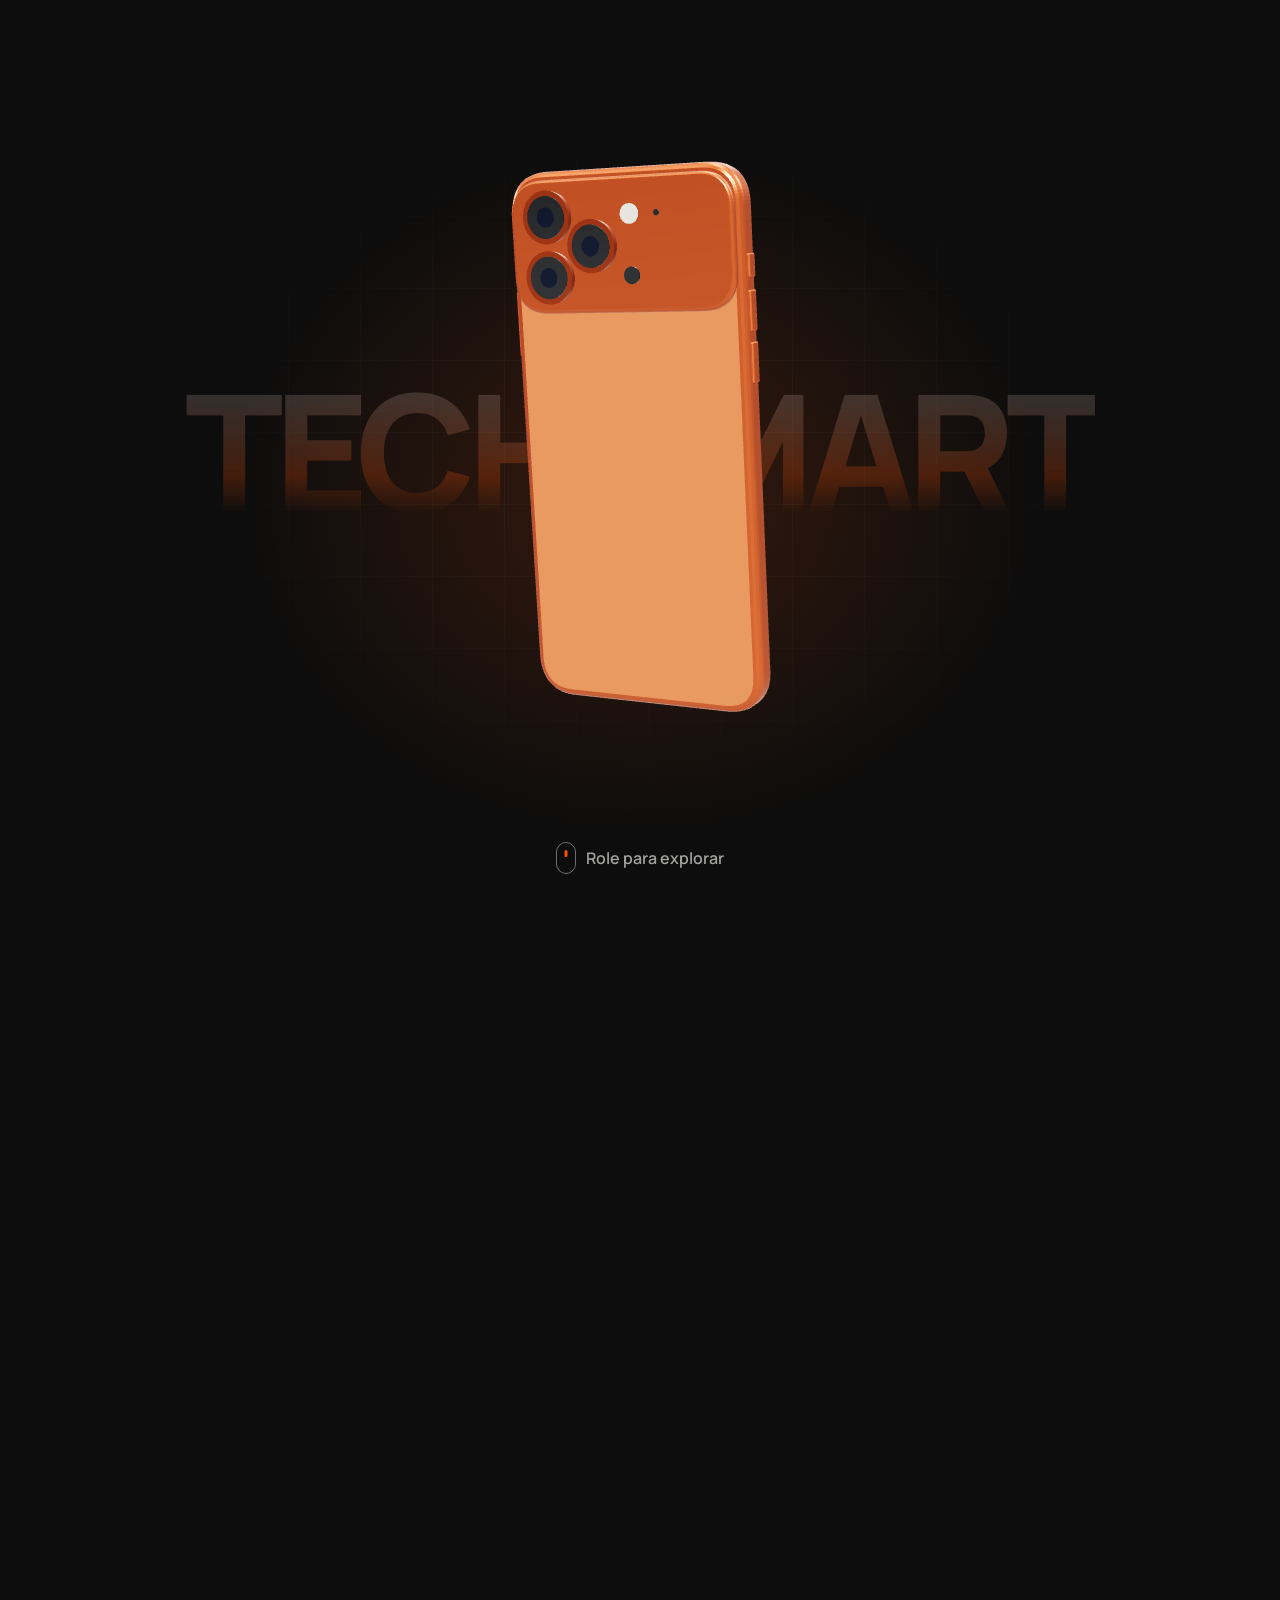
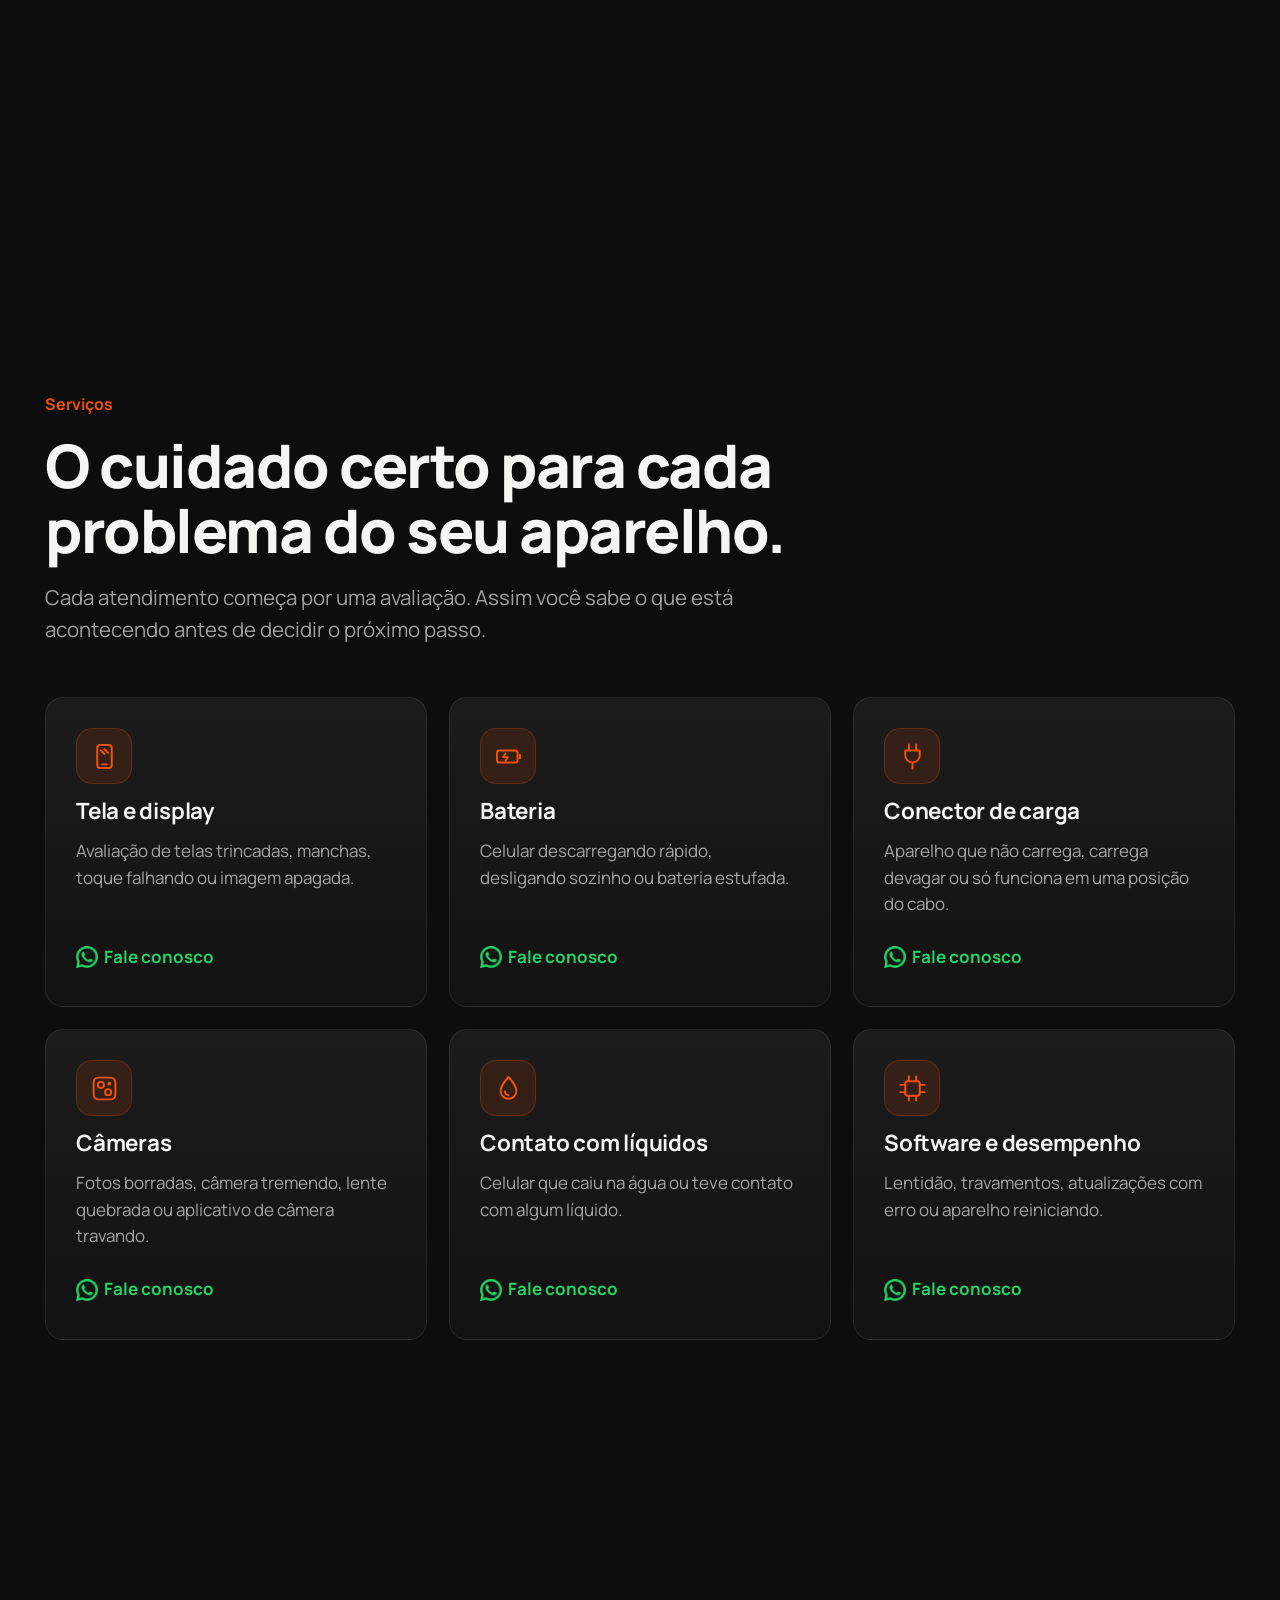
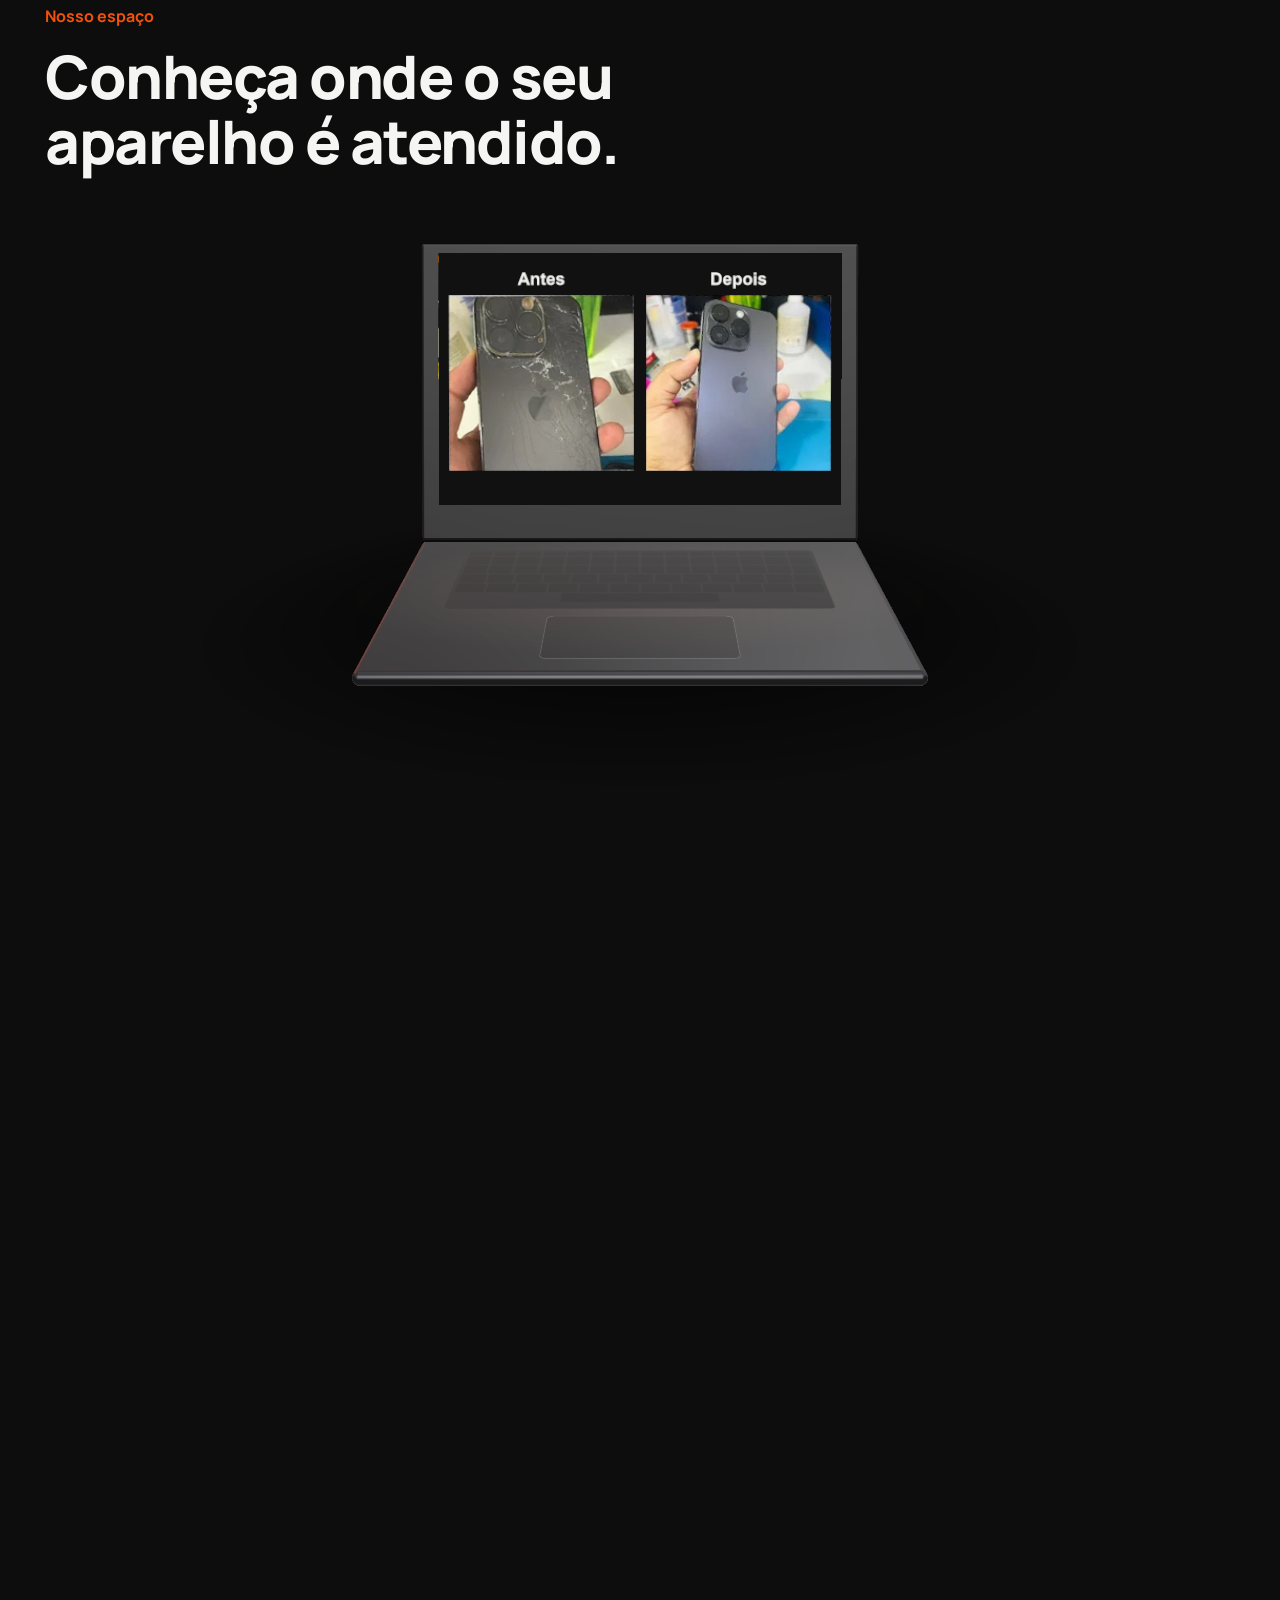
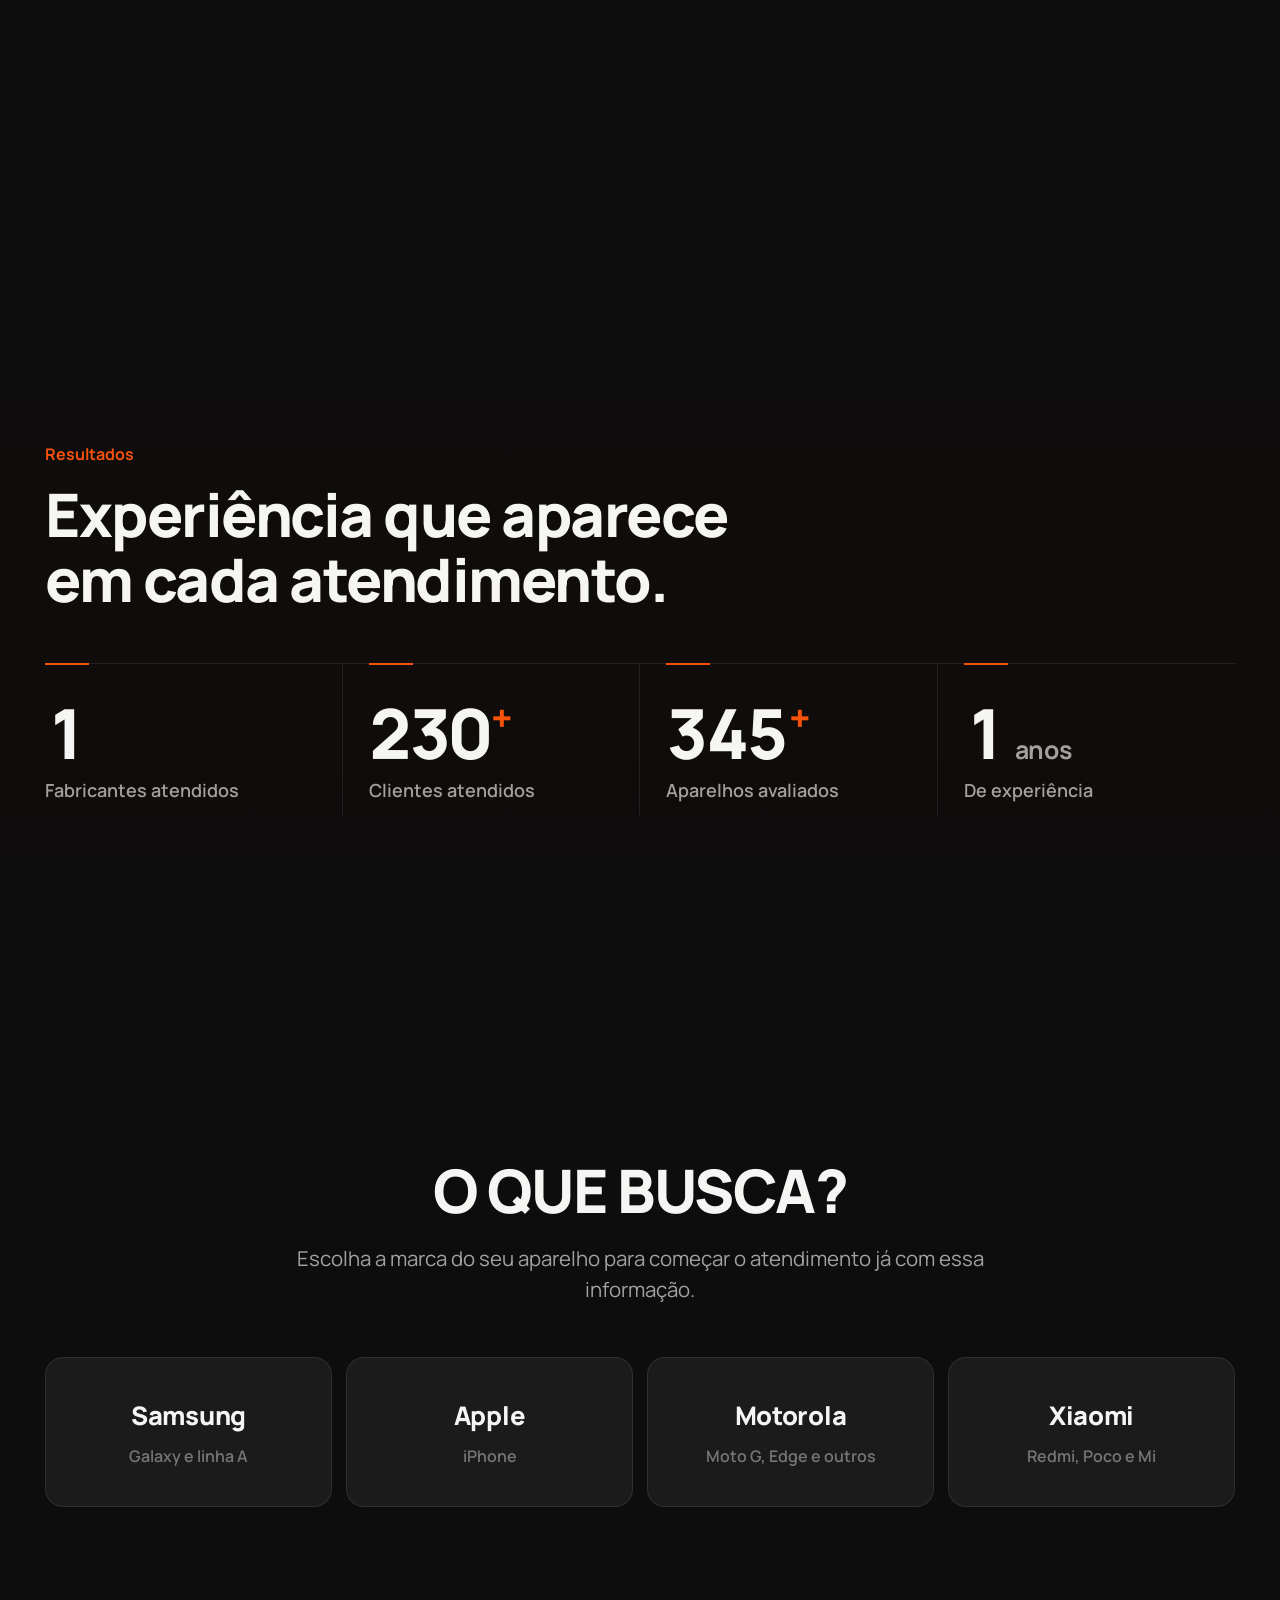
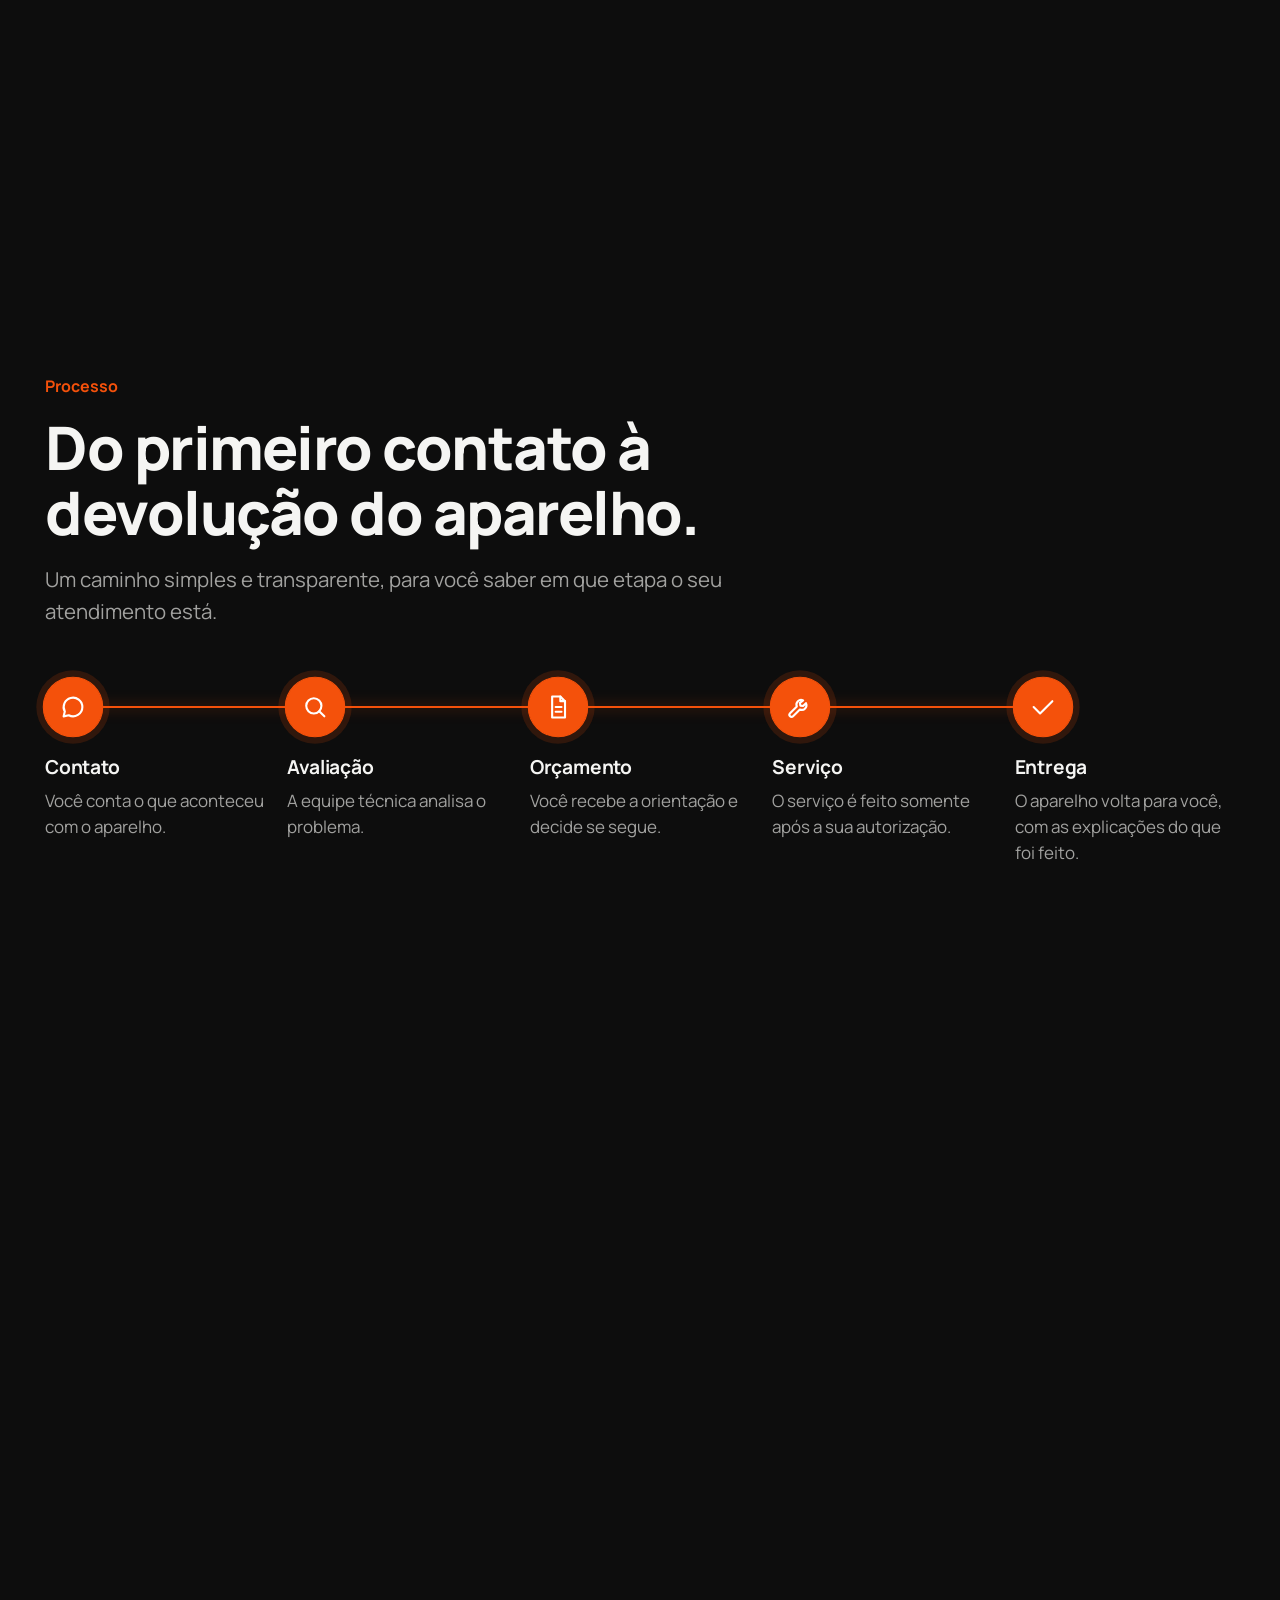
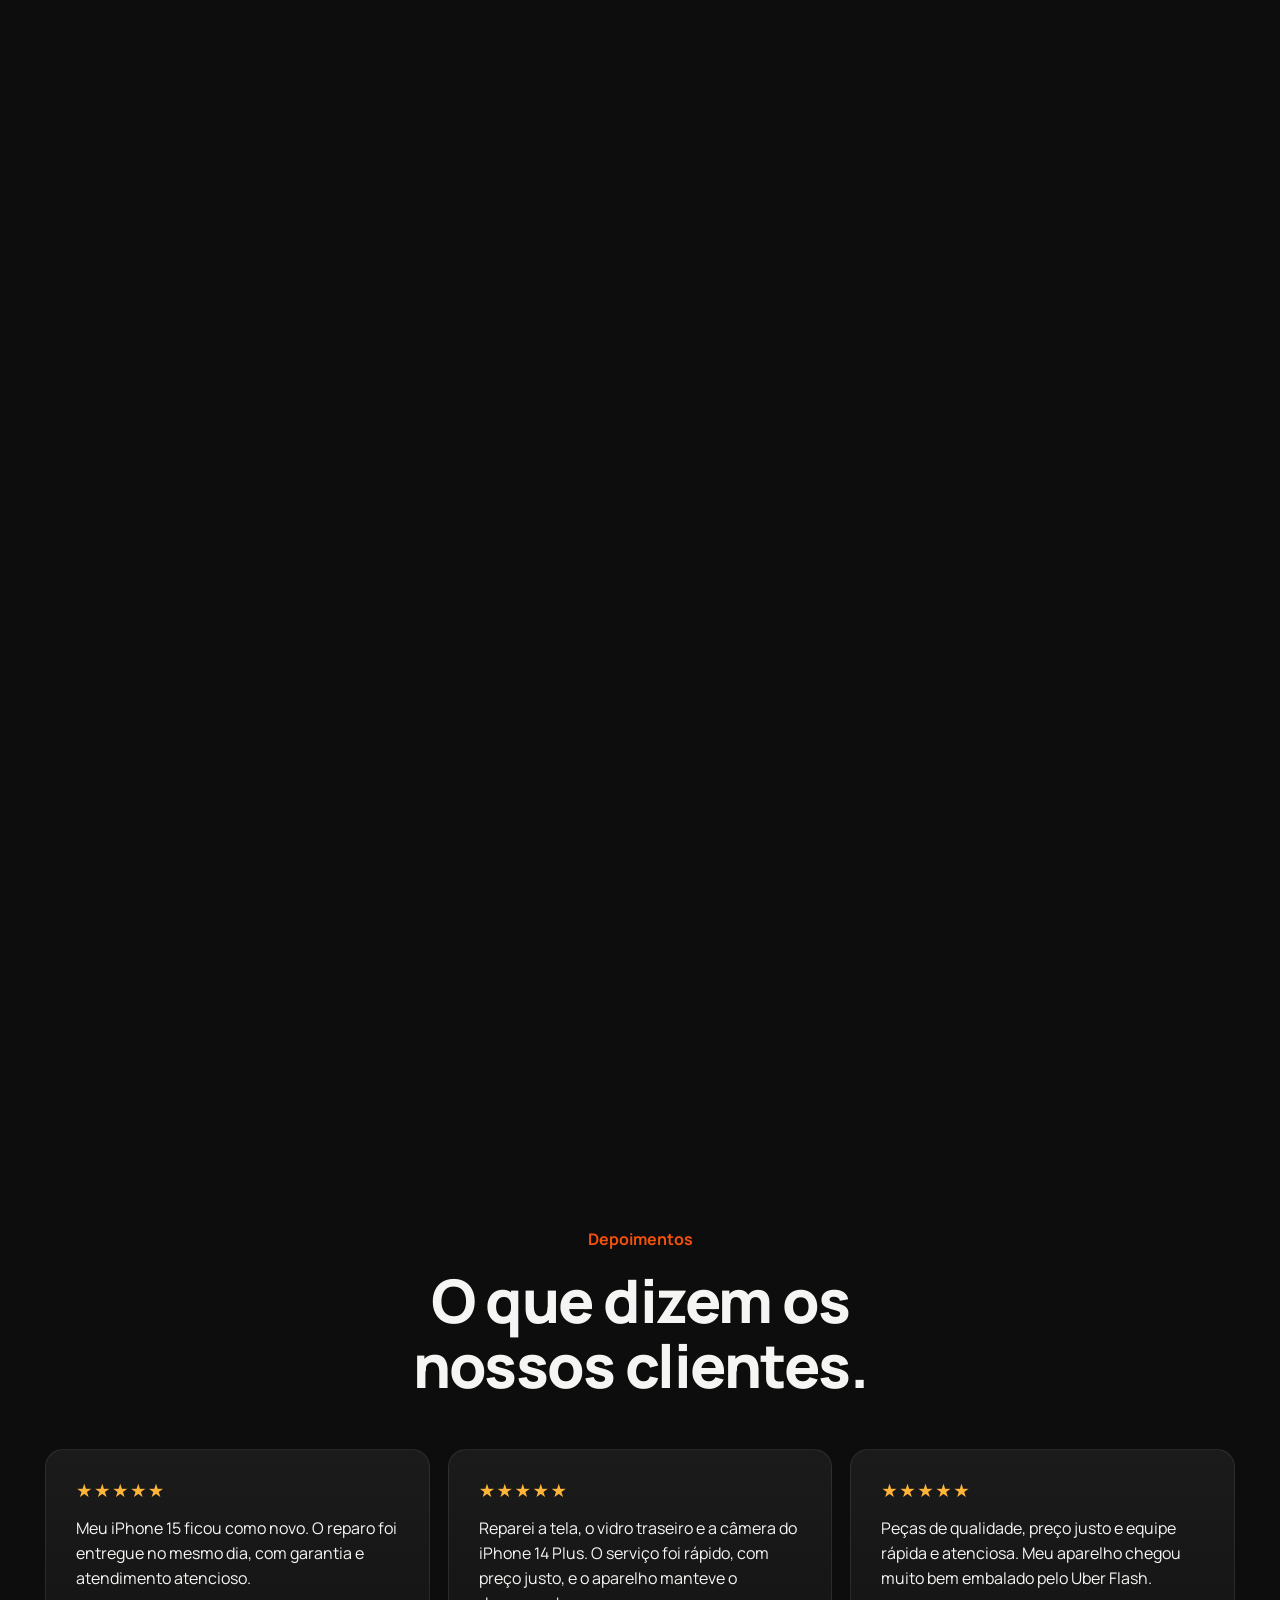
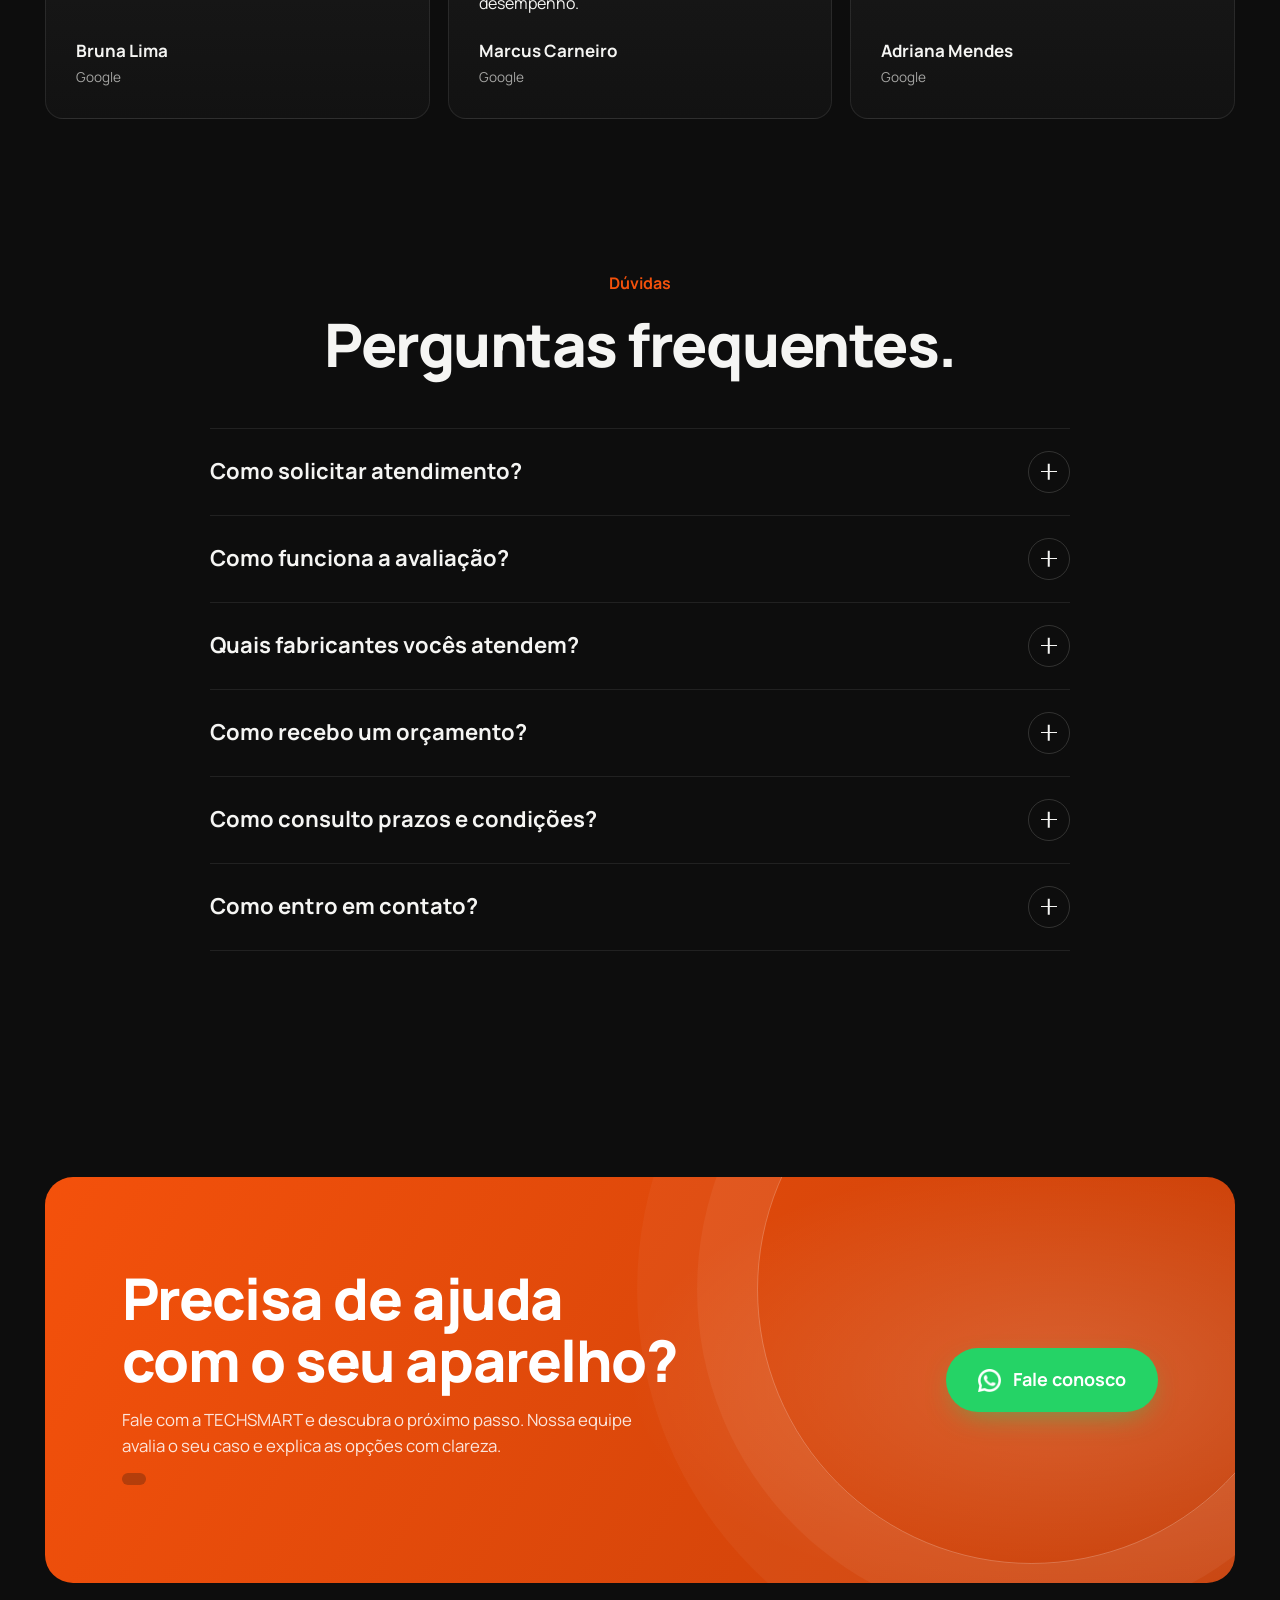
==== index.html @ 06741369 "Add files via upload" ====
<!DOCTYPE html>
<html lang="pt-BR">
<head>
<meta charset="utf-8">
<meta name="viewport" content="width=device-width, initial-scale=1, viewport-fit=cover">
<title>TECHSMART · Assistência técnica</title>
<meta name="description" content="TECHSMART: assistência técnica para celulares Samsung, Apple, Motorola e Xiaomi. Conte o que aconteceu com seu aparelho e receba orientação da nossa equipe.">
<meta property="og:title" content="TECHSMART · Assistência técnica">
<meta property="og:description" content="Assistência técnica para celulares Samsung, Apple, Motorola e Xiaomi.">
<meta property="og:type" content="website">
<meta name="theme-color" content="#0D0D0D">
<link rel="stylesheet" href="style.css">
<script src="vendor/lenis/lenis.min.js"></script>

</head>
<body class="nojs">
<a class="btn sm" href="#servicos" style="position:absolute;left:-9999px;top:8px;z-index:99" onfocus="this.style.left='16px'" onblur="this.style.left='-9999px'">Pular para o conteúdo</a>

<header class="hd" id="hd">
  <div class="wrap">
    <a class="logo" href="#inicio" data-go="inicio" aria-label="TECHSMART, voltar ao início"><svg class="brand-logo" viewBox="11 47 125 60" width="144" height="69" aria-hidden="true" focusable="false" xmlns="http://www.w3.org/2000/svg"><g fill="none" stroke="currentColor" stroke-width="2.05" stroke-linecap="round" stroke-linejoin="round"><rect x="13.4" y="49.25" width="120" height="55.2" rx="6.5" stroke-width="2.6"/><path d="M59 62.6H41.5V56.2H119.8V76.5H102"/><path d="M52 62.6V70"/><path d="M63 62.6H79 M79 66.5H63V68.4Q63 70 65.3 70H79"/><path d="M98 62.6H86.2Q82.5 62.6 82.5 66.3T86.2 70H98"/><path d="M102 62.6V70 M102 66.3H116.5 M116.5 62.6V70"/><path d="M41.5 76H28.7Q26.2 76 26.2 77.8T28.7 79.7H39Q41.6 79.7 41.6 81.6T39 83.5H26.5"/><path d="M46 83.5V76.6Q46 75.6 47.1 76.3L54 83.4L60.8 76.3Q61.9 75.6 61.9 76.6V83.5"/><path d="M66 83.6L71.7 76.4Q72.5 75.3 73.4 76.4L79.2 83.6"/><path d="M83 76H95.8Q98 76 98 77.9T95.8 79.8H85.2Q83 79.8 83 82V83.5 M92.7 79.9L98 83.5"/><path d="M109.2 76.5V83.6"/><path d="M21 90.2H125"/></g></svg></a>
    <nav class="nav" id="nav" aria-label="Principal"></nav>
    <a class="btn sm wa" href="#o-que-busca" data-cta="header" data-go="o-que-busca"><i class="ich" aria-hidden="true"></i>Fale conosco</a>
    <button class="burger" id="burger" aria-label="Abrir menu" aria-expanded="false" aria-controls="mm"><span></span><span></span></button>
  </div>
</header>
<div class="mm" id="mm" data-lenis-prevent aria-hidden="true"></div>

<!-- ================= HOME ================= -->
<main class="view" id="v-home">
  <section class="intro" id="inicio" aria-label="Abertura">
    <div class="intro-pin">
      <div class="iword" id="iword" aria-hidden="true">TECHSMART</div>
      <canvas id="ph3d" aria-hidden="true"></canvas>
      <div class="ifb" aria-hidden="true"><div class="cssph"><div>TECH<span style="color:var(--or)">SMART</span></div></div></div>
      <div class="ihint" id="ihint" aria-hidden="true"><i></i>Role para explorar</div>
      <div class="hero" id="hero">
        <div class="wrap hero-tx">
          <span class="eb">Assistência técnica de celulares</span>
          <h1 id="h1"><span class="video-line">Seu celular nas</span> <span class="video-line">mãos de quem</span> <em>entende do assunto.</em></h1>
          <p class="lead">Atendemos Samsung, Apple, Motorola e Xiaomi. Conte o que aconteceu com o seu aparelho e a nossa equipe orienta o melhor caminho, com avaliação antes de qualquer serviço.</p>
          <div class="hero-cta">
            <a class="btn wa" href="#o-que-busca" data-go="o-que-busca" data-cta="hero"><i class="ich" aria-hidden="true"></i>Fale conosco</a>
            <a class="btn gh" href="#servicos" data-go="servicos">Ver serviços</a>
          </div>
        </div>
      </div>
    </div>
  </section>

  <section class="sec" id="servicos" aria-labelledby="t-sv">
    <div class="wrap">
      <div class="head"><span class="eb" data-rv>Serviços</span><h2 id="t-sv" data-rv style="--i:1">O cuidado certo para cada problema do seu aparelho.</h2><p class="lead" data-rv style="--i:2">Cada atendimento começa por uma avaliação. Assim você sabe o que está acontecendo antes de decidir o próximo passo.</p></div>
      <div class="sv" id="sv"></div>
    </div>
  </section>

  <section class="sec nes" id="nosso-espaco" aria-labelledby="t-ne" style="padding-top:0">
    <div class="nes-pin">
    <div class="wrap">
      <div class="head"><span class="eb" data-rv>Nosso espaço</span><h2 id="t-ne" data-rv style="--i:1">Conheça onde o seu aparelho é atendido.</h2></div>
    </div>
    <canvas id="lap3d" aria-hidden="true"></canvas>
    <div class="wrap car-wrap">
      <div class="car" data-rv="z" aria-roledescription="carrossel" aria-label="Fotos da TECHSMART">
        <div class="track" id="track" data-lenis-prevent tabindex="0"></div>
        <div class="car-ui"><div class="dots" id="dots" role="group" aria-label="Escolher foto"></div>
          <div class="arr"><button id="prev" aria-label="Foto anterior"><svg viewBox="0 0 24 24" fill="none" stroke="currentColor" stroke-width="2"><path d="M15 6l-6 6 6 6"/></svg></button><button id="next" aria-label="Próxima foto"><svg viewBox="0 0 24 24" fill="none" stroke="currentColor" stroke-width="2"><path d="M9 6l6 6-6 6"/></svg></button></div></div>
      </div>
    </div>
    </div>
  </section>

  <section class="sec res" id="resultados" aria-labelledby="t-rs">
    <div class="wrap">
      <div class="head"><span class="eb" data-rv>Resultados</span><h2 id="t-rs" data-rv style="--i:1">Experiência que aparece em cada atendimento.</h2></div>
      <div class="st" id="st"></div>
    </div>
  </section>

  <section class="sec" id="o-que-busca" aria-labelledby="t-ob">
    <div class="wrap">
      <div class="head c"><span class="eb" data-rv>Atendimento por marca</span><h2 id="t-ob" data-rv style="--i:1">O QUE BUSCA?</h2><p class="lead" data-rv style="--i:2">Escolha a marca do seu aparelho para começar o atendimento já com essa informação.</p></div>
      <div class="bb" id="bb" role="group" aria-label="Marca do aparelho"></div>
      <p class="fbk" id="fbk" aria-live="polite"></p>
    </div>
  </section>

  <section class="sec prs" id="processo" aria-labelledby="t-pr" style="padding-block:0">
    <div class="wrap">
      <div class="head"><span class="eb" data-rv>Processo</span><h2 id="t-pr" data-rv style="--i:1">Do primeiro contato à devolução do aparelho.</h2><p class="lead" data-rv style="--i:2">Um caminho simples e transparente, para você saber em que etapa o seu atendimento está.</p></div>
      <ol class="pr" id="pr" style="list-style:none;margin:0;padding:0"></ol>
    </div>
  </section>

  <section class="sec" id="depoimentos" aria-labelledby="t-dp" style="padding-top:0">
    <div class="wrap">
      <div class="head c"><span class="eb" data-rv>Depoimentos</span><h2 id="t-dp" data-rv style="--i:1">O que dizem os nossos clientes.</h2></div>
      <div id="dp"></div>
    </div>
  </section>

  <section class="sec" id="duvidas" aria-labelledby="t-fq" style="padding-top:0">
    <div class="wrap">
      <div class="head c"><span class="eb" data-rv>Dúvidas</span><h2 id="t-fq" data-rv style="--i:1">Perguntas frequentes.</h2></div>
      <div class="fq" id="fq" data-rv></div>
    </div>
  </section>

  <section class="cta" id="contato" aria-labelledby="t-ct">
    <div class="wrap">
      <div class="ban" data-rv="z">
        <div><h2 id="t-ct">Precisa de ajuda com o seu aparelho?</h2><p>Fale com a TECHSMART e descubra o próximo passo. Nossa equipe avalia o seu caso e explica as opções com clareza.</p><span class="ctx" id="ctx" hidden></span></div>
        <a class="btn wa" id="cta-final" href="#o-que-busca" data-go="o-que-busca" data-cta="final"><i class="ich" aria-hidden="true"></i>Fale conosco</a>
      </div>
    </div>
  </section>
</main>

<!-- ================= PÁGINAS INTERNAS ================= -->
<main class="view doc" id="v-politica-de-privacidade" hidden><div class="wrap">
  <a class="back" href="#inicio" data-go="inicio">← Voltar ao início</a>
  <h1>Política de privacidade</h1><p class="upd">Última atualização: 2026. </p>
  <h2>Quais dados este site trata</h2><p>Este site não possui formulários, contas de usuário nem ferramentas de análise ou publicidade ativas. Não coletamos nome, telefone, e-mail ou outros dados pessoais pelo site.</p>
  <h2>Contato pelo WhatsApp</h2><p>Ao tocar em um botão de atendimento, você é direcionado ao WhatsApp, que pertence a outra empresa e segue a própria política de privacidade. As informações que você enviar na conversa são usadas apenas para responder ao seu atendimento.</p>
  <h2>Armazenamento no navegador</h2><p>Esta página não grava cookies, preferências ou identificadores de navegação.</p>
  <h2>Seus direitos</h2><p>Nos termos da LGPD, você pode solicitar informações, correção ou exclusão de dados pessoais tratados pela TECHSMART pelos canais oficiais de atendimento.</p>
</div></main>
<main class="view doc" id="v-termos-de-uso" hidden><div class="wrap">
  <a class="back" href="#inicio" data-go="inicio">← Voltar ao início</a>
  <h1>Termos de uso</h1><p class="upd">Última atualização: 2026. </p>
  <h2>Sobre este site</h2><p>Este site apresenta os serviços da TECHSMART e facilita o contato para atendimento. As informações têm caráter informativo e não constituem orçamento.</p>
  <h2>Orçamentos e serviços</h2><p>Valores, prazos e condições de cada serviço são informados somente após a avaliação do aparelho e dependem da disponibilidade de peças.</p>
  <h2>Marcas citadas</h2><p>Samsung, Apple, Motorola e Xiaomi são marcas de seus respectivos titulares e aparecem aqui apenas para indicar os fabricantes de aparelhos atendidos.</p>
  <h2>Alterações</h2><p>Estes termos podem ser atualizados a qualquer momento. A versão vigente é sempre a publicada nesta página.</p>
</div></main>
<main class="view doc" id="v-404" hidden><div class="wrap" style="text-align:center">
  <span class="eb">Erro 404</span><h1>Página não encontrada.</h1><p class="lead" style="margin-inline:auto">O endereço acessado não existe ou mudou de lugar.</p>
  <p style="margin-top:28px"><a class="btn" href="#inicio" data-go="inicio">Voltar ao início</a></p>
</div></main>

<footer class="ft">
  <div class="wrap">
    <div class="ft-g">
      <div><a class="logo" href="#inicio" data-go="inicio" aria-label="TECHSMART, voltar ao início"><svg class="brand-logo" viewBox="11 47 125 60" width="144" height="69" aria-hidden="true" focusable="false" xmlns="http://www.w3.org/2000/svg"><g fill="none" stroke="currentColor" stroke-width="2.05" stroke-linecap="round" stroke-linejoin="round"><rect x="13.4" y="49.25" width="120" height="55.2" rx="6.5" stroke-width="2.6"/><path d="M59 62.6H41.5V56.2H119.8V76.5H102"/><path d="M52 62.6V70"/><path d="M63 62.6H79 M79 66.5H63V68.4Q63 70 65.3 70H79"/><path d="M98 62.6H86.2Q82.5 62.6 82.5 66.3T86.2 70H98"/><path d="M102 62.6V70 M102 66.3H116.5 M116.5 62.6V70"/><path d="M41.5 76H28.7Q26.2 76 26.2 77.8T28.7 79.7H39Q41.6 79.7 41.6 81.6T39 83.5H26.5"/><path d="M46 83.5V76.6Q46 75.6 47.1 76.3L54 83.4L60.8 76.3Q61.9 75.6 61.9 76.6V83.5"/><path d="M66 83.6L71.7 76.4Q72.5 75.3 73.4 76.4L79.2 83.6"/><path d="M83 76H95.8Q98 76 98 77.9T95.8 79.8H85.2Q83 79.8 83 82V83.5 M92.7 79.9L98 83.5"/><path d="M109.2 76.5V83.6"/><path d="M21 90.2H125"/></g></svg></a><p class="ft-d">Assistência técnica para celulares Samsung, Apple, Motorola e Xiaomi, com avaliação antes de qualquer serviço.</p></div>
      <div><h4>Navegação</h4><ul id="ft-nav"></ul></div>
      <div><h4>Contato</h4><ul id="ft-ct"></ul></div>
      <div><h4>Legal</h4><ul><li><a href="#politica-de-privacidade">Política de privacidade</a></li><li><a href="#termos-de-uso">Termos de uso</a></li></ul></div>
    </div>
    <div class="cred">
      <p id="copy">TECHSMART © 2026 - Todos os direitos reservados.</p>
      <p>Desenvolvido com <svg class="heart" viewBox="0 0 24 24" fill="currentColor" role="img" aria-label="amor"><path d="M12 21s-7.5-4.6-9.6-9.3C1 8.4 3 4.5 6.9 4.5c2.1 0 3.7 1.1 5.1 2.9 1.4-1.8 3-2.9 5.1-2.9C21 4.5 23 8.4 21.6 11.7 19.5 16.4 12 21 12 21z"/></svg> por: <a href="https://www.nyltech.com.br" target="_blank" rel="noopener noreferrer">Nyltech Dev.</a></p>
      <p class="sub">Especialistas em criação de sites e tráfego pago. :)</p>
    </div>
  </div>
</footer>

<a class="wa-fab" id="wa-fab" href="#o-que-busca" data-go="o-que-busca" aria-label="Fale conosco"><i class="ich" aria-hidden="true"></i></a>


<script src="main.js"></script>

<script type="module" src="scene.js"></script>



</body>
</html>
---- style.css ----
:root{color-scheme:dark;
  --or:#F4510B;--or-2:#FF7A3D;--bg:#0D0D0D;--bg-2:#121212;--sf:#1B1B1B;--sf-2:#242424;--ln:rgba(245,245,243,.09);--ln-2:rgba(245,245,243,.16);
  --tx:#F5F5F3;--mu:rgba(245,245,243,.64);--mu-2:rgba(245,245,243,.42);--heart:#14DF14;
  --r:18px;--r-sm:12px;--wrap:1240px;--pad:max(5vw,18px);--sec:clamp(84px,11vw,150px);
  --e:cubic-bezier(.2,.7,.2,1);--d1:.2s;--d2:.5s;--hd:76px;--z-hd:50;--z-fab:60;--z-ck:70}
:root[data-theme=light],:root[data-theme=dark]{color-scheme:dark}
*{box-sizing:border-box;min-width:0}
html{scroll-padding-top:calc(var(--hd) + 12px);-webkit-text-size-adjust:100%}
body{margin:0;background:var(--bg);color:var(--tx);font:16px/1.6 Manrope,system-ui,-apple-system,"Segoe UI",sans-serif;overflow-x:clip;-webkit-font-smoothing:antialiased}
img{max-width:100%;display:block}a{color:inherit}button{font:inherit;color:inherit}
:focus-visible{outline:2px solid var(--or);outline-offset:3px;border-radius:6px}
.wrap{width:min(var(--wrap),100%);margin-inline:auto;padding-inline:var(--pad)}
.sec{padding-block:var(--sec);position:relative}
.eb{display:inline-flex;align-items:center;gap:8px;color:var(--or);font-weight:700;font-size:.875rem;margin-bottom:14px}
h1,h2,h3{margin:0;line-height:1.08;letter-spacing:-.025em;text-wrap:balance}
h2{font-size:clamp(2rem,4.2vw,3.25rem);font-weight:800}
h3{font-size:1.2rem;font-weight:700;letter-spacing:-.01em}
.lead{color:var(--mu);font-size:clamp(1rem,1.3vw,1.125rem);max-width:58ch;margin:18px 0 0}
.head{max-width:760px;margin-bottom:clamp(40px,5vw,64px)}.head.c{margin-inline:auto;text-align:center}.head.c .lead{margin-inline:auto}
/* botões */
.btn{--h:54px;display:inline-flex;align-items:center;justify-content:center;gap:10px;height:var(--h);padding:0 26px;border-radius:999px;border:0;background:var(--or);color:#fff;font-weight:700;font-size:.95rem;text-decoration:none;cursor:pointer;transition:background var(--d1),transform var(--d1) var(--e),box-shadow var(--d1);box-shadow:0 10px 30px -12px rgba(244,81,11,.7)}
.btn:hover{background:var(--or-2);transform:translateY(-2px)}.btn:active{transform:translateY(0)}
.btn.gh{background:transparent;color:var(--tx);box-shadow:inset 0 0 0 1px var(--ln-2)}.btn.gh:hover{background:rgba(245,245,243,.06)}
.btn.sm{--h:44px;padding:0 18px;font-size:.875rem}
.btn svg{width:18px;height:18px;flex:none}
/* header */
.hd{position:fixed;inset:0 0 auto;z-index:var(--z-hd);padding-top:env(safe-area-inset-top);transition:background var(--d2),border-color var(--d2),backdrop-filter var(--d2);border-bottom:1px solid transparent}
.hd.on{background:rgba(13,13,13,.78);backdrop-filter:blur(14px) saturate(1.3);-webkit-backdrop-filter:blur(14px) saturate(1.3);border-color:var(--ln)}
.hd .wrap{height:var(--hd);display:flex;align-items:center;gap:24px}
.logo{display:inline-flex;align-items:center;gap:10px;text-decoration:none;font-weight:800;letter-spacing:.02em;font-size:1.15rem}
.logo i{width:30px;height:30px;border-radius:9px;background:var(--or);display:grid;place-items:center;font-style:normal;color:#fff;font-size:.9rem;box-shadow:0 6px 18px -6px rgba(244,81,11,.8)}
.logo b{color:var(--or)}
.nav{display:flex;gap:4px;margin-left:auto}
.nav a{white-space:nowrap;padding:8px 10px;border-radius:999px;text-decoration:none;color:var(--mu);font-size:.875rem;font-weight:600;transition:color var(--d1),background var(--d1)}
.nav a:hover{color:var(--tx)}.nav a.act{color:var(--tx);background:rgba(245,245,243,.07)}
.burger{display:none;margin-left:auto;width:44px;height:44px;border-radius:50%;border:1px solid var(--ln-2);background:transparent;cursor:pointer;flex-direction:column;align-items:center;justify-content:center;padding:0}
.burger span{display:block;width:18px;height:2px;background:var(--tx);border-radius:2px;transition:transform .3s var(--e),opacity .2s;box-shadow:0 0 0 0}
.burger span+span{margin-top:5px}
.mm{position:fixed;inset:0;z-index:calc(var(--z-hd) - 1);background:rgba(13,13,13,.97);backdrop-filter:blur(10px);display:flex;flex-direction:column;justify-content:center;gap:6px;padding:calc(var(--hd) + 20px) var(--pad) 40px;opacity:0;visibility:hidden;transition:opacity .3s,visibility .3s}
.mm.open{opacity:1;visibility:visible}
.mm a:not(.btn){font-size:1.6rem;font-weight:800;text-decoration:none;padding:6px 0;color:var(--mu)}.mm a.act{color:var(--tx)}
.mm .btn{margin-top:18px;align-self:flex-start}
body.lock{overflow:hidden}
.burger[aria-expanded=true] span:first-child{transform:translateY(3.5px) rotate(45deg)}.burger[aria-expanded=true] span:last-child{transform:translateY(-3.5px) rotate(-45deg)}
@media (max-width:1280px){.nav,.hd .wrap>.btn{display:none}.burger{display:flex}}
.hd .wrap>.btn{white-space:nowrap;flex:none}
/* abertura imersiva: iPhone → troca de apps → navegador → site */
.intro{position:relative;height:560vh;height:560svh}
.intro-pin{position:sticky;top:0;height:100vh;height:100svh;overflow:hidden;isolation:isolate;background:radial-gradient(45% 55% at 50% 55%,rgba(244,81,11,.18),transparent 70%),var(--bg)}
.intro-pin::after{content:"";position:absolute;inset:0;z-index:-1;background-image:linear-gradient(var(--ln) 1px,transparent 1px),linear-gradient(90deg,var(--ln) 1px,transparent 1px);background-size:72px 72px;-webkit-mask:radial-gradient(55% 55% at 50% 50%,#000,transparent 75%);mask:radial-gradient(55% 55% at 50% 50%,#000,transparent 75%);opacity:.45}
.iword{position:absolute;left:50%;top:50%;translate:-50% -50%;font-weight:800;font-size:clamp(3.6rem,15vw,15rem);letter-spacing:-.055em;line-height:.8;white-space:nowrap;color:transparent;background:linear-gradient(180deg,rgba(245,245,243,.16),rgba(244,81,11,.24) 70%,rgba(244,81,11,0));-webkit-background-clip:text;background-clip:text;pointer-events:none;will-change:transform,opacity}
#ph3d{position:absolute;inset:0;width:100%;height:100%;display:block}
.ifb{position:absolute;inset:0;display:none;place-items:center}.intro.no3d .ifb{display:grid}
.cssph{width:min(280px,58%);aspect-ratio:78/163;border-radius:44px;background:linear-gradient(160deg,#F08A4B,#C9531B);padding:9px;box-shadow:0 40px 80px -30px rgba(0,0,0,.9),0 0 90px -20px rgba(244,81,11,.45);animation:fl 6s ease-in-out infinite}
.cssph div{height:100%;border-radius:36px;background:radial-gradient(80% 50% at 50% 30%,rgba(244,81,11,.35),transparent),#0b0b0b;display:grid;place-items:center;font-weight:800;letter-spacing:.05em}
@keyframes fl{50%{transform:translateY(-14px) rotate(-2deg)}}
.ihint{position:absolute;left:50%;bottom:calc(26px + env(safe-area-inset-bottom));translate:-50% 0;display:flex;align-items:center;gap:10px;color:var(--mu);font-size:.82rem;font-weight:600;transition:opacity .4s}
.ihint i{width:20px;height:32px;border-radius:12px;border:1.5px solid var(--mu-2);position:relative}
.ihint i::after{content:"";position:absolute;left:50%;top:7px;width:3px;height:7px;border-radius:2px;background:var(--or);translate:-50% 0;animation:sc 1.8s var(--e) infinite}
@keyframes sc{0%{opacity:0;transform:translateY(0)}30%{opacity:1}100%{opacity:0;transform:translateY(10px)}}
.hero{position:absolute;inset:0;display:grid;align-items:center;padding:calc(var(--hd) + 24px) 0 40px;background:radial-gradient(50% 60% at 50% 45%,rgba(244,81,11,.16),transparent 70%),var(--bg);opacity:0;visibility:hidden;will-change:opacity}
.hero.on{visibility:visible}
.hero-tx{text-align:center;display:flex;flex-direction:column;align-items:center}
.hero h1{font-size:clamp(2.5rem,6vw,5.2rem);font-weight:800;letter-spacing:-.035em;max-width:14ch}
.hero h1 em{font-style:normal;color:var(--or)}
.hero .lead{font-size:clamp(1.05rem,1.4vw,1.2rem);margin-inline:auto}
.hero-cta{display:flex;flex-wrap:wrap;justify-content:center;gap:12px;margin-top:34px}
.hero-tx>*{transform:translateY(calc((1 - var(--hp,1)) * 22px))}
.hd{transition:background var(--d2),border-color var(--d2),backdrop-filter var(--d2),opacity .5s var(--e),transform .5s var(--e)}
body.in-intro .hd{opacity:0;pointer-events:none;transform:translateY(-12px)}
body.in-intro .wa-fab{opacity:0;pointer-events:none}
@media (max-width:900px){.intro{height:480vh;height:480svh}}
/* revelações */
[data-rv]{opacity:0;transform:translateY(18px);transition:opacity .55s var(--e),transform .55s var(--e);transition-delay:calc(var(--i,0) * 70ms)}
[data-rv=l]{transform:translateX(-20px)}[data-rv=r]{transform:translateX(20px)}[data-rv=z]{transform:scale(.97)}
[data-rv].vis{opacity:1;transform:none}
.nojs [data-rv]{opacity:1;transform:none}
/* serviços */
.sv{display:grid;grid-template-columns:repeat(3,minmax(0,1fr));gap:18px}
.card{position:relative;background:linear-gradient(180deg,var(--sf),var(--bg-2));border:1px solid var(--ln);border-radius:var(--r);padding:28px;display:flex;flex-direction:column;gap:12px;transition:transform .25s var(--e),border-color .25s,box-shadow .25s}
.card:hover{transform:translateY(-4px);border-color:rgba(244,81,11,.45);box-shadow:0 24px 50px -28px rgba(244,81,11,.45)}
.ic{width:48px;height:48px;border-radius:14px;display:grid;place-items:center;background:rgba(244,81,11,.12);color:var(--or);border:1px solid rgba(244,81,11,.25)}
.ic svg{width:24px;height:24px}
.card p{margin:0;color:var(--mu);font-size:.95rem}
.card .bn{font-size:.875rem;color:var(--tx);font-weight:600;display:flex;gap:8px;align-items:flex-start}
.card .bn::before{content:"";flex:none;margin-top:8px;width:6px;height:6px;border-radius:50%;background:var(--or)}
.card .lk{margin-top:auto;padding-top:6px;color:var(--or);font-weight:700;font-size:.9rem;text-decoration:none;display:inline-flex;gap:6px;align-items:center;min-height:44px}
.card .lk span{transition:transform var(--d1)}.card .lk:hover span{transform:translateX(4px)}
@media (max-width:1000px){.sv{grid-template-columns:repeat(2,minmax(0,1fr))}}@media (max-width:620px){.sv{grid-template-columns:1fr}}
/* carrossel */
.car{position:relative}
#lap3d{display:none}
.nes.lap{height:400vh;height:400svh;padding:0}
.nes.lap .nes-pin{position:sticky;top:0;height:100vh;height:100svh;display:flex;flex-direction:column;padding-top:calc(var(--hd) + 28px);overflow:hidden}
.nes.lap .nes-pin .head{margin-bottom:0}
.nes.lap #lap3d{display:block;flex:1;min-height:0;width:100%}
.nes.lap .car-wrap{display:none}
@media (max-width:900px){.nes.lap{height:330vh;height:330svh}}
.track{display:flex;gap:18px;overflow-x:auto;scroll-snap-type:x mandatory;cursor:grab;user-select:none;-webkit-user-select:none;scrollbar-width:none;padding-bottom:4px;overscroll-behavior-x:contain}
.track::-webkit-scrollbar{display:none}.track.drag{cursor:grabbing;scroll-snap-type:none}.track img{pointer-events:none}
.slide{flex:0 0 min(78%,820px);scroll-snap-align:center;aspect-ratio:16/10;border-radius:22px;overflow:hidden;position:relative;background:var(--sf);border:1px solid var(--ln)}
.slide img{width:100%;height:100%;object-fit:cover}
.ph{position:absolute;inset:0;display:grid;place-items:center;text-align:center;padding:24px;background:radial-gradient(70% 60% at 30% 20%,rgba(244,81,11,.16),transparent 70%),repeating-linear-gradient(135deg,rgba(245,245,243,.025) 0 2px,transparent 2px 14px),linear-gradient(160deg,#1d1d1d,#101010)}
.ph b{display:block;font-size:clamp(1.2rem,2.4vw,1.8rem);letter-spacing:-.02em}.ph small{color:var(--mu-2);font-size:.85rem}
.slide figcaption{position:absolute;left:18px;bottom:16px;padding:8px 14px;border-radius:999px;background:rgba(13,13,13,.7);backdrop-filter:blur(8px);font-weight:700;font-size:.85rem}
.car-ui{display:flex;align-items:center;justify-content:space-between;gap:16px;margin-top:22px}
.dots{display:flex;gap:6px}.dots button{width:28px;height:44px;border:0;background:none;cursor:pointer;display:grid;place-items:center;padding:0}
.dots button::after{content:"";width:22px;height:4px;border-radius:4px;background:var(--ln-2);transition:background .3s,width .3s}
.dots button[aria-current=true]::after{background:var(--or)}
.arr{display:flex;gap:10px}.arr button{width:48px;height:48px;border-radius:50%;border:1px solid var(--ln-2);background:transparent;cursor:pointer;display:grid;place-items:center;transition:background var(--d1),border-color var(--d1)}
.arr button:hover{background:rgba(244,81,11,.14);border-color:rgba(244,81,11,.5)}.arr svg{width:18px;height:18px}
/* resultados */
.res{background:linear-gradient(180deg,var(--bg),#100c0a 50%,var(--bg))}
.st{display:grid;grid-template-columns:repeat(4,minmax(0,1fr));border-top:1px solid var(--ln)}
.st>div{padding:34px 26px 10px 0;border-right:1px solid var(--ln);position:relative}
.st>div:last-child{border-right:0}
.st>div+div{padding-left:26px}
.st>div::before{content:"";position:absolute;top:-1px;left:0;height:2px;width:0;background:var(--or);transition:width 1s var(--e)}
.st>div.vis::before{width:44px}
.st>div+div::before{left:26px}
.num{font-size:clamp(2.6rem,5.4vw,4.4rem);font-weight:800;letter-spacing:-.04em;line-height:1;font-variant-numeric:tabular-nums}
.num .un{font-size:.36em;letter-spacing:-.01em;color:var(--mu);margin-left:6px;font-weight:700}
.num sup{color:var(--or);font-size:.55em;vertical-align:top;margin-left:2px}
.st p{margin:10px 0 0;color:var(--mu);font-weight:600}
.pend{display:inline-block;margin-top:8px;font-size:.75rem;color:var(--mu-2)}
@media (max-width:860px){.st{grid-template-columns:repeat(2,minmax(0,1fr))}.st>div{border-right:0;border-bottom:1px solid var(--ln);padding:28px 12px 22px 0}.st>div+div{padding-left:0}.st>div:nth-child(even){padding-left:18px;border-left:1px solid var(--ln)}.st>div+div::before{left:0}.st>div:nth-child(even)::before{left:18px}}
/* o que busca */
.bb{display:grid;grid-template-columns:repeat(4,minmax(0,1fr));gap:14px}
.brand{position:relative;height:150px;border-radius:var(--r);border:1px solid var(--ln);background:var(--sf);cursor:pointer;display:flex;flex-direction:column;align-items:center;justify-content:center;gap:8px;text-decoration:none;transition:transform .25s var(--e),border-color .25s,background .25s;overflow:hidden}
.brand b{font-size:clamp(1.25rem,2vw,1.6rem);font-weight:800;letter-spacing:-.01em}
.brand small{color:var(--mu-2);font-size:.8rem;font-weight:600;transition:color .25s}
.brand::after{content:"";position:absolute;inset:auto 0 0;height:3px;background:var(--or);transform:scaleX(0);transform-origin:left;transition:transform .35s var(--e)}
.brand:hover{transform:translateY(-3px);border-color:var(--ln-2);background:var(--sf-2)}.brand:hover::after{transform:scaleX(1)}
.brand[aria-pressed=true]{border-color:var(--or);background:linear-gradient(180deg,rgba(244,81,11,.14),var(--sf))}.brand[aria-pressed=true]::after{transform:scaleX(1)}
.brand[aria-pressed=true] small{color:var(--or)}
.fbk{margin-top:22px;min-height:28px;color:var(--mu);font-weight:600;text-align:center}
.fbk b{color:var(--tx)}
@media (max-width:760px){.bb{grid-template-columns:repeat(2,minmax(0,1fr))}.brand{height:118px}}
/* processo */
.prs{position:relative}
@media (min-width:901px) and (prefers-reduced-motion:no-preference){.prs{height:300vh}.prs>.wrap{position:sticky;top:0;height:100vh;display:flex;flex-direction:column;justify-content:center;padding-top:var(--hd)}}
.pr{display:grid;grid-template-columns:repeat(5,minmax(0,1fr));gap:18px;position:relative;--p:0}
.pr::before,.pr::after{content:"";position:absolute;left:24px;right:24px;top:23px;height:2px;background:var(--ln)}
.pr::after{background:var(--or);transform:scaleX(var(--p));transform-origin:left;box-shadow:0 0 14px rgba(244,81,11,.6);will-change:transform}
.stp h3,.stp p{opacity:.38;transform:translateY(8px);transition:opacity .7s var(--e),transform .7s var(--e)}.stp.on h3,.stp.on p{opacity:1;transform:none}
.stp .n{transition:border-color .6s,background .6s,color .6s,transform .6s var(--e),box-shadow .6s}.stp.on .n{transform:scale(1.08);box-shadow:0 0 0 6px rgba(244,81,11,.15)}
.stp{position:relative;z-index:1}
.stp .n{width:48px;height:48px;border-radius:50%;display:grid;place-items:center;background:var(--bg);border:1.5px solid var(--ln-2);font-weight:800;transition:border-color .4s,background .4s,color .4s}
.stp.on .n{border-color:var(--or);background:var(--or);color:#fff}.stp .n svg{width:22px;height:22px}.stp .n{color:var(--mu)}
.stp h3{margin:22px 0 8px;font-size:1.05rem}.stp p{margin:0;color:var(--mu);font-size:.93rem}
.note{margin-top:34px;color:var(--mu-2);font-size:.85rem}
@media (max-width:900px){.pr{grid-template-columns:1fr;gap:28px;padding-left:4px}.pr::before,.pr::after{left:27px;right:auto;top:24px;bottom:24px;width:2px;height:auto}.pr::after{transform:scaleY(var(--p));transform-origin:top}.stp{display:grid;grid-template-columns:48px 1fr;column-gap:20px}.stp h3{margin:10px 0 6px}.stp p{grid-column:2}}
/* depoimentos */
.dp{display:grid;grid-template-columns:repeat(3,minmax(0,1fr));gap:18px}
.dp blockquote{margin:0}.dp .card p{color:var(--tx);font-size:1rem}
.dp cite{font-style:normal;color:var(--mu);font-size:.875rem;font-weight:600}
.empty{border:1px dashed var(--ln-2);border-radius:var(--r);padding:clamp(28px,5vw,52px);text-align:center;color:var(--mu);max-width:760px;margin-inline:auto}
.empty b{display:block;color:var(--tx);font-size:1.15rem;margin-bottom:6px}
@media (max-width:900px){.dp{grid-template-columns:1fr}}
/* faq */
.fq{max-width:860px;margin-inline:auto;border-top:1px solid var(--ln)}
.qa{border-bottom:1px solid var(--ln)}
.qa button{width:100%;display:flex;align-items:center;justify-content:space-between;gap:18px;text-align:left;padding:24px 0;background:none;border:0;cursor:pointer;font-size:clamp(1rem,1.4vw,1.15rem);font-weight:700;min-height:44px}
.qa .pl{flex:none;width:34px;height:34px;border-radius:50%;border:1px solid var(--ln-2);display:grid;place-items:center;transition:transform .35s var(--e),background .25s,border-color .25s}
.qa .pl::before,.qa .pl::after{content:"";position:absolute;width:12px;height:1.5px;background:currentColor}.qa .pl{position:relative}.qa .pl::after{transform:rotate(90deg);transition:transform .35s var(--e)}
.qa button[aria-expanded=true] .pl{background:var(--or);border-color:var(--or)}.qa button[aria-expanded=true] .pl::after{transform:rotate(0)}
.qa .ans{display:grid;grid-template-rows:0fr;transition:grid-template-rows .4s var(--e)}
.qa .ans>div{overflow:hidden}.qa .ans p{margin:0 0 24px;color:var(--mu);max-width:68ch}
.qa button[aria-expanded=true]+.ans{grid-template-rows:1fr}
/* cta final */
.cta{padding-block:clamp(40px,6vw,80px) var(--sec)}
.ban{position:relative;overflow:hidden;border-radius:28px;padding:clamp(40px,7vw,92px) clamp(24px,6vw,80px);background:radial-gradient(60% 90% at 85% 50%,rgba(255,255,255,.16),transparent 60%),linear-gradient(120deg,#F4510B,#c7400a);display:grid;grid-template-columns:minmax(0,1.3fr) auto;align-items:center;gap:32px;isolation:isolate}
.ban::after{content:"";position:absolute;right:-6%;top:-40%;width:46%;aspect-ratio:1;border-radius:50%;border:1px solid rgba(255,255,255,.25);z-index:-1;box-shadow:0 0 0 60px rgba(255,255,255,.05),0 0 0 120px rgba(255,255,255,.035)}
.ban h2{color:#fff;font-size:clamp(2rem,4.6vw,3.6rem)}.ban p{color:rgba(255,255,255,.86);margin:16px 0 0;max-width:52ch;font-size:1.05rem}
.ban .ctx{display:inline-block;margin-top:14px;padding:6px 12px;border-radius:999px;background:rgba(13,13,13,.25);color:#fff;font-weight:700;font-size:.85rem}
.ban .btn{background:#0D0D0D;box-shadow:0 14px 34px -14px rgba(0,0,0,.7)}.ban .btn:hover{background:#1f1f1f}
@media (max-width:800px){.ban{grid-template-columns:1fr;text-align:center}.ban p{margin-inline:auto}.ban .btn{justify-self:center}}
/* rodapé */
.ft{border-top:1px solid var(--ln);padding:64px 0 calc(32px + env(safe-area-inset-bottom))}
.ft-g{display:grid;grid-template-columns:minmax(0,1.4fr) repeat(3,minmax(0,1fr));gap:36px}
.ft h4{margin:0 0 14px;font-size:.9rem;color:var(--tx)}
.ft ul{list-style:none;margin:0;padding:0;display:grid;gap:4px}
.ft li a,.ft li span{color:var(--mu);text-decoration:none;font-size:.92rem;display:inline-block;padding:5px 0;transition:color var(--d1)}
.ft li a:hover{color:var(--or)}
.ft-d{color:var(--mu);font-size:.95rem;max-width:36ch;margin:16px 0 0}
.cred{margin-top:56px;padding-top:28px;border-top:1px solid var(--ln);display:grid;gap:6px;justify-items:center;text-align:center;font-size:.84rem;color:var(--mu)}
.cred p{margin:0}.cred a{color:var(--tx);text-decoration:none;font-weight:700;transition:color var(--d1)}.cred a:hover{color:var(--heart)}
.cred .sub{font-size:.76rem;color:var(--mu-2)}
.heart{display:inline-block;width:14px;height:14px;vertical-align:-2px;color:var(--heart);animation:hb 1.3s ease-in-out infinite;transform-origin:50% 60%}
@keyframes hb{0%,100%{transform:scale(1)}15%{transform:scale(1.25)}30%{transform:scale(1)}45%{transform:scale(1.16)}60%{transform:scale(1)}}
@media (max-width:900px){.ft-g{grid-template-columns:1fr 1fr}.ft-g>div:first-child{grid-column:1/-1}}
@media (max-width:520px){.ft-g{grid-template-columns:1fr}}
/* whatsapp flutuante */
.wa-fab{position:fixed;right:max(20px,env(safe-area-inset-right));bottom:max(20px,env(safe-area-inset-bottom));z-index:var(--z-fab);width:60px;height:60px;border-radius:50%;display:grid;place-items:center;background:#25D366;color:#fff;box-shadow:0 10px 26px -10px rgba(37,211,102,.6);transition:transform .25s var(--e)}
.wa-fab:hover{transform:scale(1.07)}
.btn.wa{background:#25D366;box-shadow:0 10px 30px -12px rgba(37,211,102,.7)}.btn.wa:hover{background:#1fbe5a}.ich{display:inline-block;background:currentColor;-webkit-mask:url(assets/icones/interface-1.png) center/contain no-repeat;mask:url(assets/icones/interface-1.png) center/contain no-repeat}
.wa-fab .ich{width:30px;height:30px}
.btn .ich{width:20px;height:20px;flex:none}.btn.sm .ich{width:18px;height:18px}.card .lk .ich{width:18px;height:18px}.card .lk{color:#25D366}
.wa-fab::before{content:"";position:absolute;inset:0;border-radius:50%;background:#25D366;z-index:-1;animation:wp 2.6s cubic-bezier(.2,.6,.3,1) infinite}
@keyframes wp{0%{transform:scale(1);opacity:.4}100%{transform:scale(1.55);opacity:0}}
@media (max-width:640px){.wa-fab{width:54px;height:54px}}
/* páginas internas */
.view[hidden]{display:none}
.doc{padding:calc(var(--hd) + 64px) 0 var(--sec)}
.doc .wrap{max-width:820px}
.doc h1{font-size:clamp(2.2rem,4.4vw,3.4rem);font-weight:800;margin:6px 0 10px}
.doc h2{font-size:1.35rem;margin:38px 0 10px}
.doc p,.doc li{color:var(--mu)}.doc .upd{color:var(--mu-2);font-size:.88rem}
.back{display:inline-flex;align-items:center;gap:8px;color:var(--or);font-weight:700;text-decoration:none;min-height:44px}
@media (prefers-reduced-motion:reduce){html{scroll-behavior:auto}*,*::before,*::after{animation:none!important;transition-duration:.01ms!important}[data-rv]{opacity:1;transform:none}.intro{height:auto}.intro-pin{position:relative}#ph3d,.iword,.ihint,.ifb{display:none!important}.hero{position:relative;opacity:1;visibility:visible}body.in-intro .hd{opacity:1;pointer-events:auto;transform:none}}

/* Desktop geometry measured from the supplied 1280 × 720 recording. */
@font-face{font-family:Manrope;src:url(assets/fonts/manrope-latin.woff2) format("woff2");font-weight:200 800;font-style:normal;font-display:swap}
@media(min-width:1050px){
  :root{
    --desktop-scale:1;
    --hd:calc(76px * var(--desktop-scale));
    --sec:calc(150px * var(--desktop-scale));
  }
  @supports (zoom:calc(100vw / 1920px)){
    :root{--desktop-scale:clamp(.84,calc(100vw / 1920px),1)}
  }
  .wrap{width:min(1048px,calc(100% - 36px));padding-inline:0;zoom:var(--desktop-scale)}
  .hd .wrap{height:76px}
  .hd .wrap>.btn,.nav{display:inline-flex}
  .burger{display:none}
  .hero{padding:0 0 16px}
  .hero h1{font-size:5.2rem;max-width:none;line-height:1.08}
  .hero h1 .video-line,.hero h1 em{display:block}
  .hero .lead{font-size:1.2rem;max-width:58ch}
  #servicos .head{max-width:750px}
  #servicos .card{min-height:280px}
  #nosso-espaco .head{max-width:570px}
  #processo .head{max-width:660px}
  .nes.lap .nes-pin{padding-top:calc(104px * var(--desktop-scale))}
  .nes.lap #lap3d{margin-inline:auto;width:100%;max-width:1100px}
  .iword{font-size:clamp(3.6rem,12.6vw,15rem)}
  .ihint,.wa-fab{zoom:var(--desktop-scale)}
}
@media(max-width:1049px){
  .btn,.btn.sm{font-size:1rem}
  .btn.sm{min-height:44px}
}
@media(min-width:901px) and (prefers-reduced-motion:no-preference){.prs>.wrap{height:100svh}}
@media(min-width:1050px) and (prefers-reduced-motion:no-preference){
  .prs>.wrap{height:calc(100svh / var(--desktop-scale));padding-top:76px}
}
/* Larger type and controls, with spacing tied to the content. */
body{font-size:18px;line-height:1.55}
h2{font-size:clamp(2.25rem,5vw,3.75rem)}
h3{font-size:1.4rem}
.eb{font-size:1rem;margin-bottom:16px}
.lead{font-size:clamp(1.125rem,1.6vw,1.3125rem);margin-top:20px}
.head{margin-bottom:clamp(28px,4vw,56px)}
.btn{--h:64px;font-size:1.125rem;padding-inline:clamp(20px,3vw,32px);gap:12px}
.btn.sm{--h:52px;font-size:1rem;padding-inline:18px;gap:9px}
.btn svg,.btn .ich{width:23px;height:23px}
.btn.sm svg,.btn.sm .ich{width:20px;height:20px}
.logo{font-size:1.3rem}
.logo i{width:36px;height:36px;font-size:1rem}
.burger{width:50px;height:50px}
.burger span{width:22px}
.mm{overflow-y:auto;justify-content:safe center}
.mm a:not(.btn){font-size:1.75rem}
.hero{padding-inline:0}
.hero h1{font-size:clamp(2.75rem,9.5vw,5.75rem)}
.hero .lead{font-size:clamp(1.125rem,2.4vw,1.375rem)}
.hero-cta{margin-top:clamp(24px,4vw,36px);gap:14px}
.card{padding:clamp(22px,2.5vw,30px);gap:15px}
.ic{width:56px;height:56px;border-radius:16px}
.ic svg{width:29px;height:29px}
.card p,.card .lk,.stp p,.ft-d,.ft li a,.ft li span{font-size:1.0625rem}
.card .lk .ich{width:22px;height:22px}
.sv,.pr{gap:22px}
.brand b{font-size:clamp(1.35rem,2vw,1.8rem)}
.brand small,.ft h4{font-size:1rem}
.stp h3{font-size:1.2rem;margin-bottom:10px}
.stp .n{width:56px;height:56px}
.stp .n svg{width:26px;height:26px}
.pr::before,.pr::after{left:28px;right:calc((100% - 4 * 22px) / 5 - 28px);top:27px}
.qa button{font-size:clamp(1.15rem,2vw,1.375rem);padding-block:22px}
.qa .pl{width:42px;height:42px}
.qa .pl::before,.qa .pl::after{width:16px}
.wa-fab{width:68px;height:68px}
.wa-fab .ich{width:35px;height:35px}
.ihint{font-size:1rem}
@media(min-width:1050px){
  :root{--hd:calc(88px * var(--desktop-scale))}
  .wrap{width:min(1190px,calc(100% - 48px))}
  .hd .wrap{height:88px;gap:16px}
  .nav{gap:2px}
  .nav a{font-size:1rem;padding-inline:8px}
  .hero h1{font-size:5.9rem}
  .hero .lead{font-size:1.375rem}
  #servicos .head{max-width:850px}
  #servicos .card{min-height:304px}
  #nosso-espaco .head{max-width:670px}
  #processo .head{max-width:755px}
  .nes.lap .nes-pin{padding-top:calc(112px * var(--desktop-scale))}
  .prs>.wrap{padding-top:88px}
}
@media(max-width:900px){
  .pr{gap:26px}
  .pr::before,.pr::after{left:31px;right:auto;bottom:calc(var(--last-step-height,54px) - 28px)}
  .stp{grid-template-columns:56px minmax(0,1fr)}
}
@media(max-width:620px){
  :root{--sec:clamp(65px,13vw,88px)}
  body{font-size:17px}
  .wrap{padding-inline:max(5vw,18px)}
  h2{font-size:clamp(2.1rem,9vw,3rem)}
  .hero{padding:clamp(24px,7svh,64px) 0 20px}
  .hero h1{font-size:clamp(2.45rem,9.5vw,4rem)}
  .hero .lead{font-size:1.125rem;line-height:1.5}
  .hero-cta{gap:10px}
  .hero-cta .btn{--h:56px;padding-inline:16px;font-size:1rem;gap:8px}
  .hero-cta .btn .ich{width:21px;height:21px}
  .brand{padding-inline:10px;overflow-wrap:anywhere}
  .wa-fab{width:60px;height:60px}
  .wa-fab .ich{width:32px;height:32px}
  .ihint{font-size:.9rem}
}
@media(max-width:620px) and (max-height:650px){
  .hero{padding-block:26px 12px}
  .hero h1{font-size:clamp(2.2rem,8.5vw,3rem)}
  .hero .eyebrow,.hero .eb{margin-bottom:10px}
  .hero .lead{margin-top:14px}
  .hero-cta{margin-top:18px}
}

@media(max-width:900px){
  .mm{overscroll-behavior:contain;padding-bottom:max(28px,env(safe-area-inset-bottom))}
  .hero,.cta,.ft{overflow-wrap:anywhere}
  .hd.on,.mm{-webkit-backdrop-filter:none;backdrop-filter:none;background-color:#131313}
  .wa-fab{bottom:max(18px,env(safe-area-inset-bottom));right:max(16px,env(safe-area-inset-right))}
}
@media(max-width:620px){
  .intro-pin:has(.hero.on) .hero{overflow-y:auto;overscroll-behavior-y:auto}
}
@media (prefers-reduced-motion:reduce){
  .intro-pin{height:auto;min-height:100svh;display:grid}
  .stp h3,.stp p{opacity:1;transform:none}
  .pr::after{--p:1}
}

.logo{color:var(--or);flex:none}
.brand-logo{display:block;width:144px;height:auto}
.ft .brand-logo{width:168px;max-width:100%}
@media(max-width:1049px){.hd .brand-logo{width:120px}}

.review-stars{color:#ffb43a;font-size:1.15rem;letter-spacing:.08em;line-height:1.15}
.review-person{display:grid;gap:2px;margin-top:auto;padding-top:8px}
.review-person strong{font-size:1.0625rem}
.review-person small{color:var(--mu);font-size:.85rem}
@media(min-width:769px) and (max-width:900px){#dp .dp{grid-template-columns:repeat(3,minmax(0,1fr));gap:12px}#dp .card{padding:18px}}
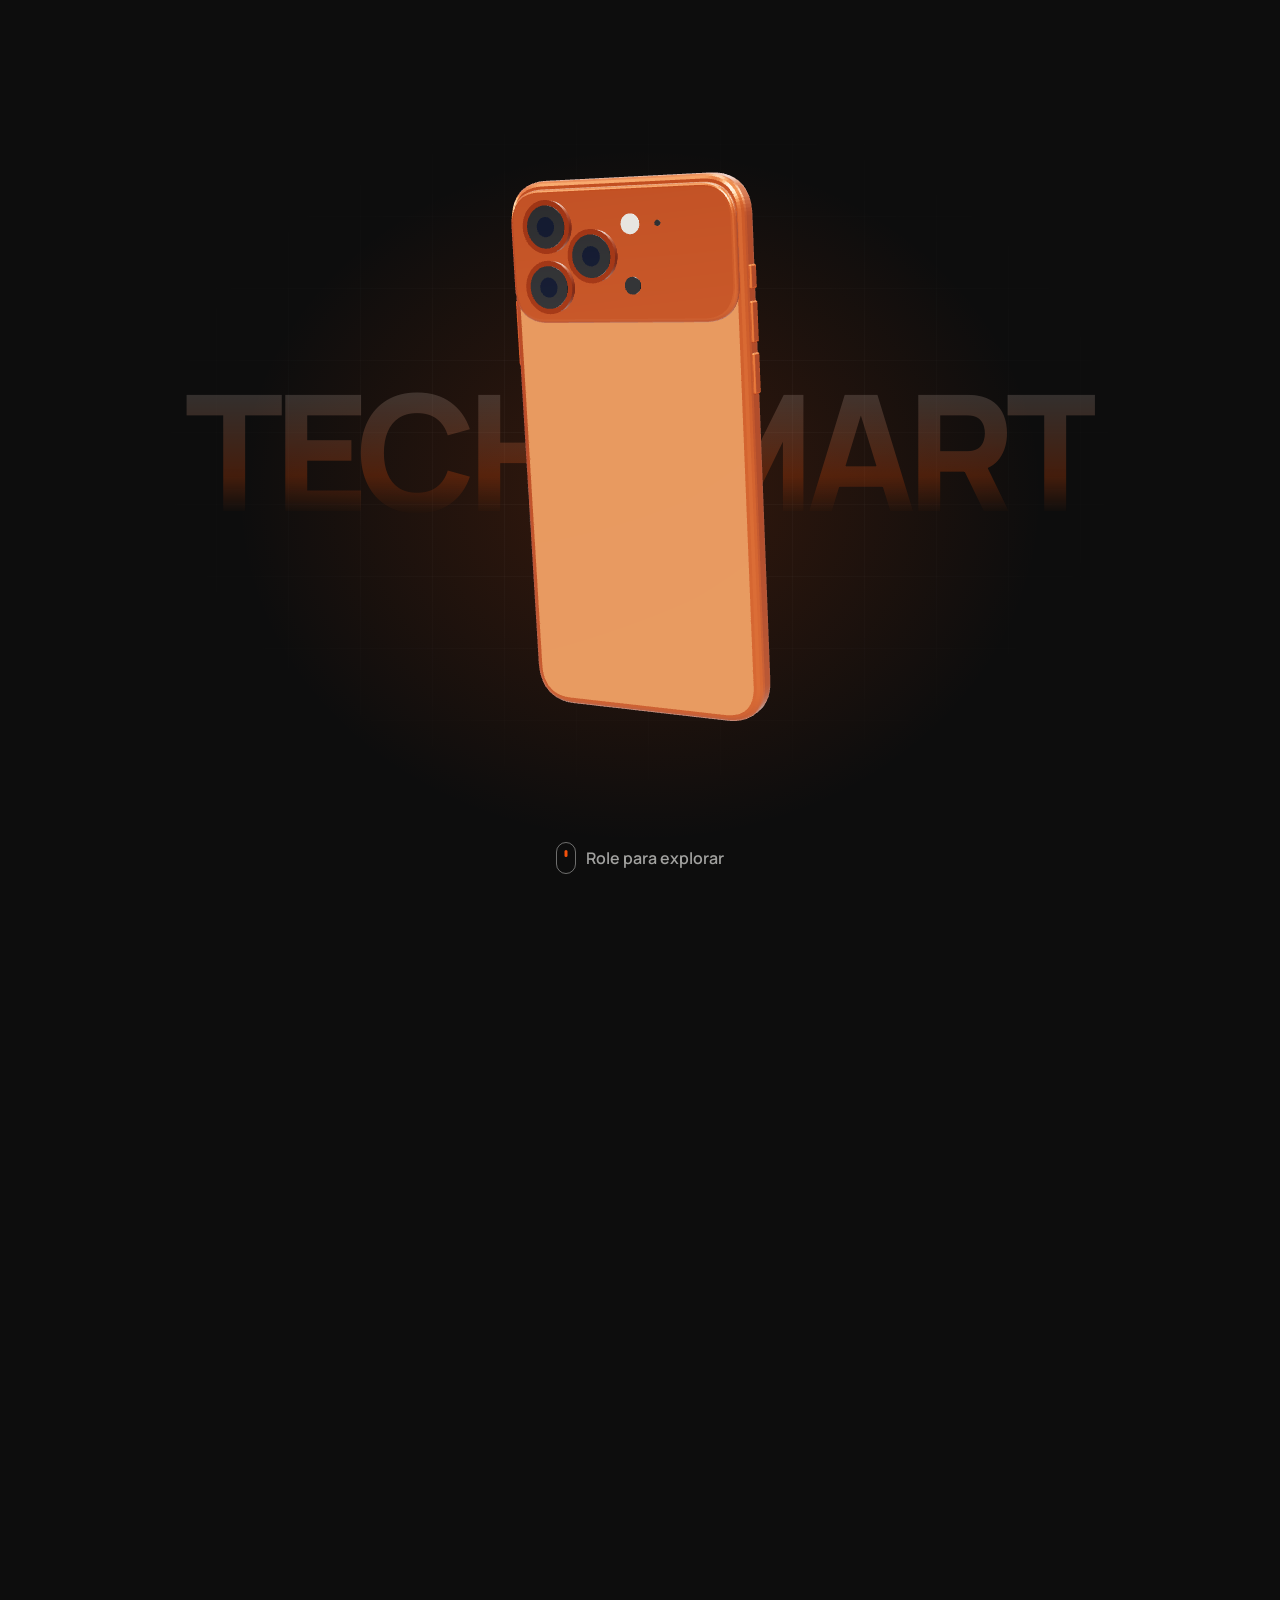
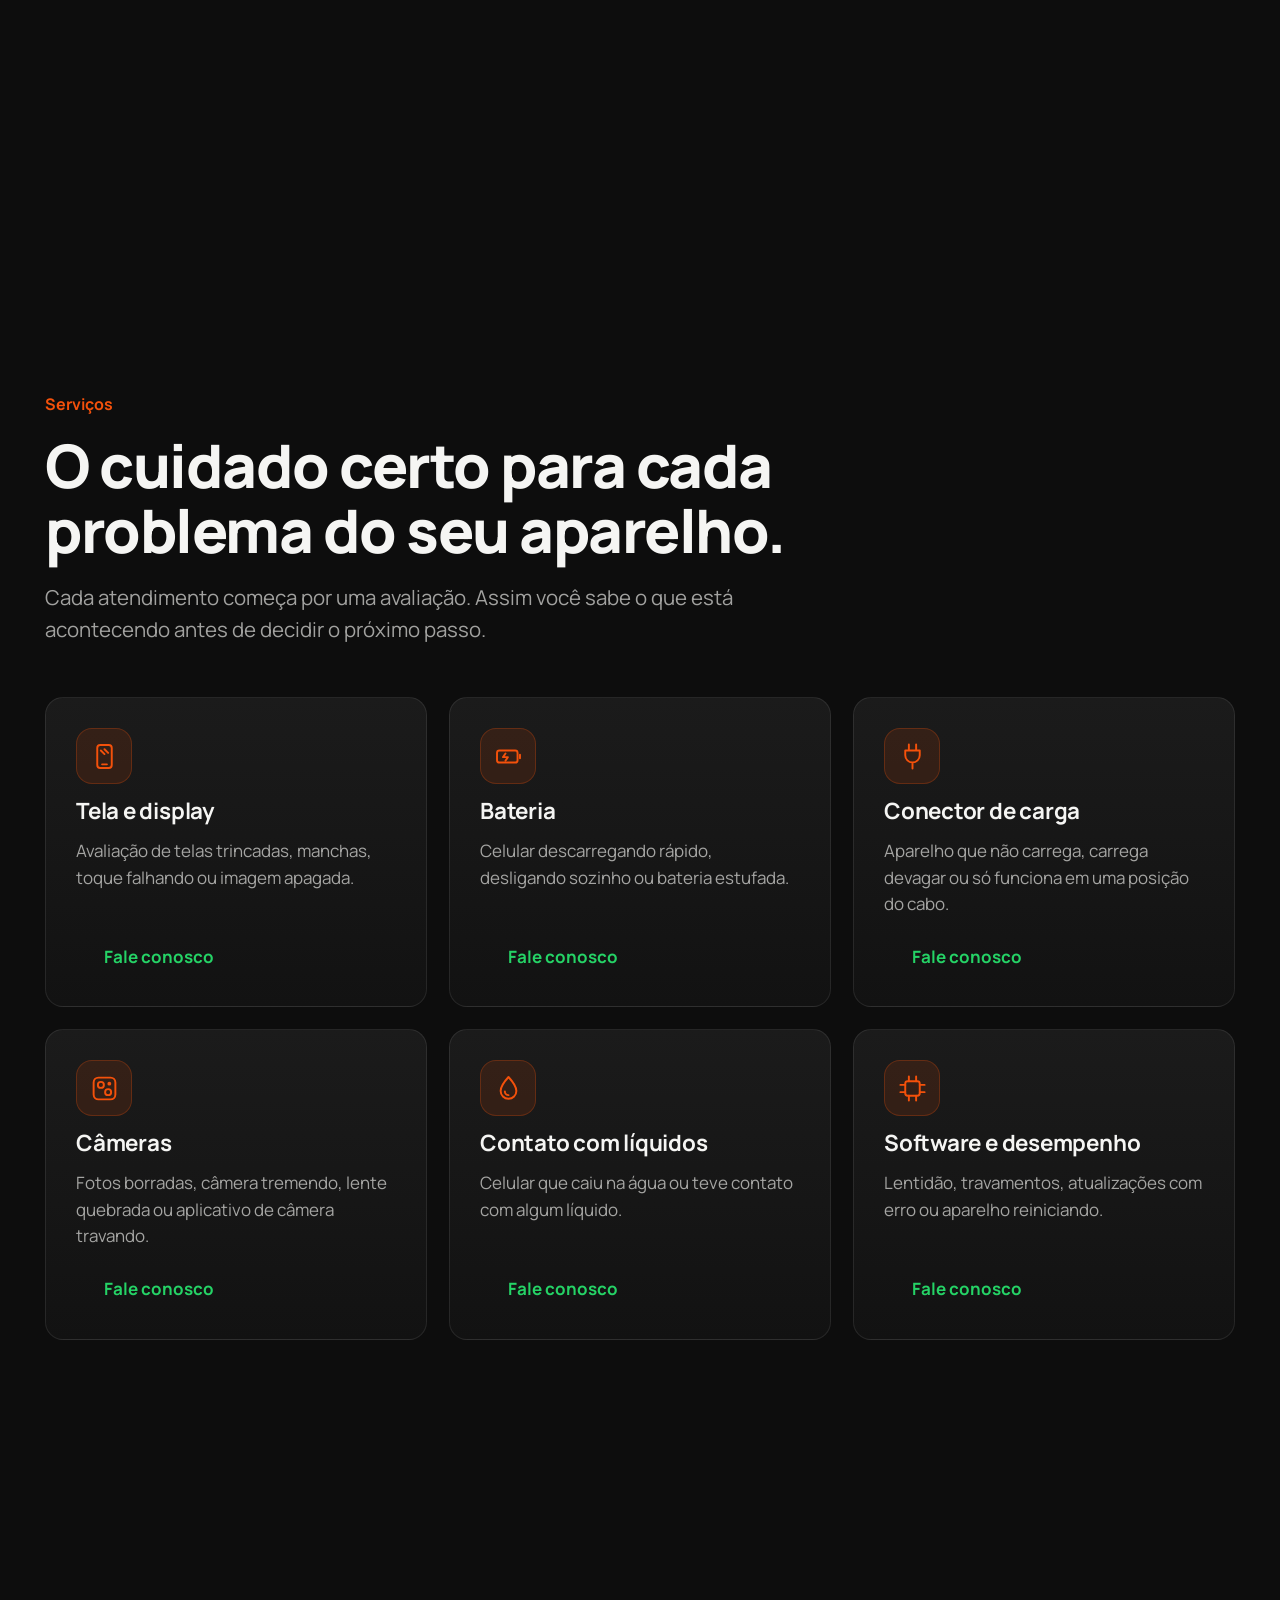
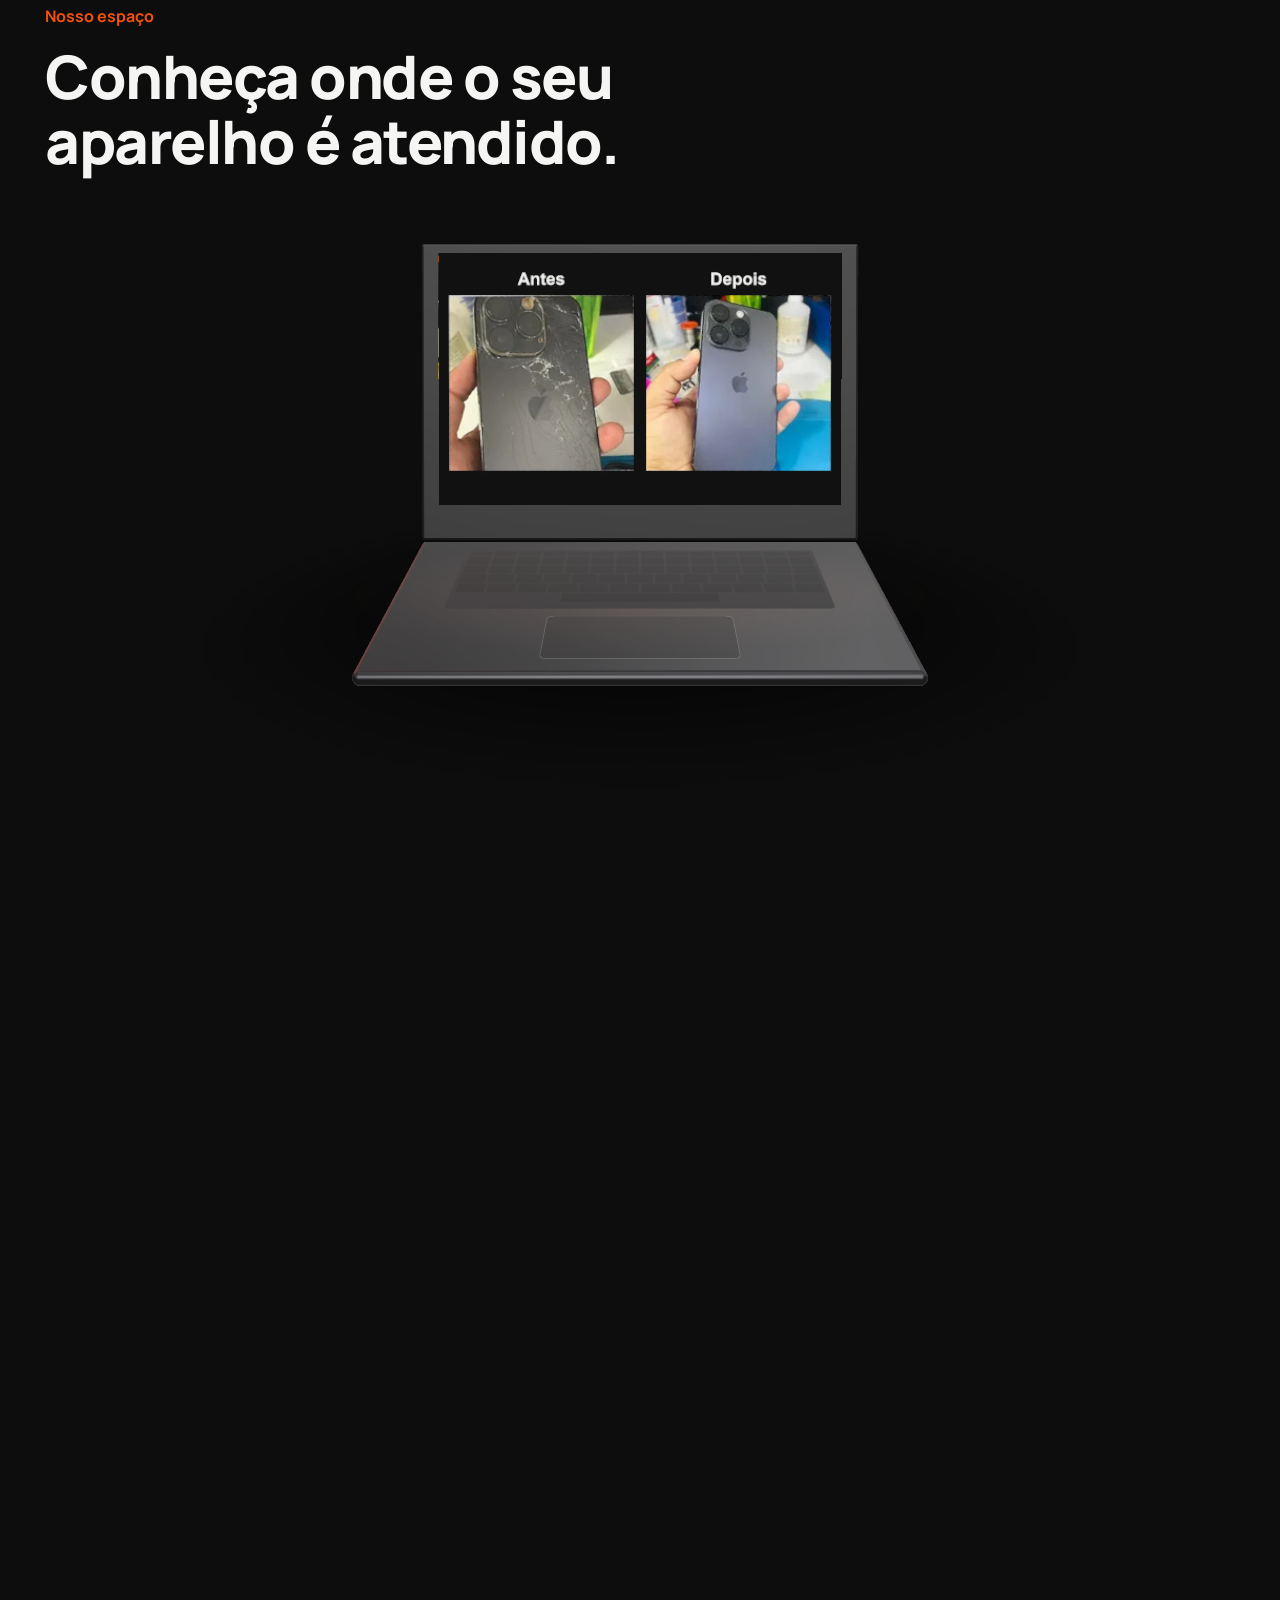
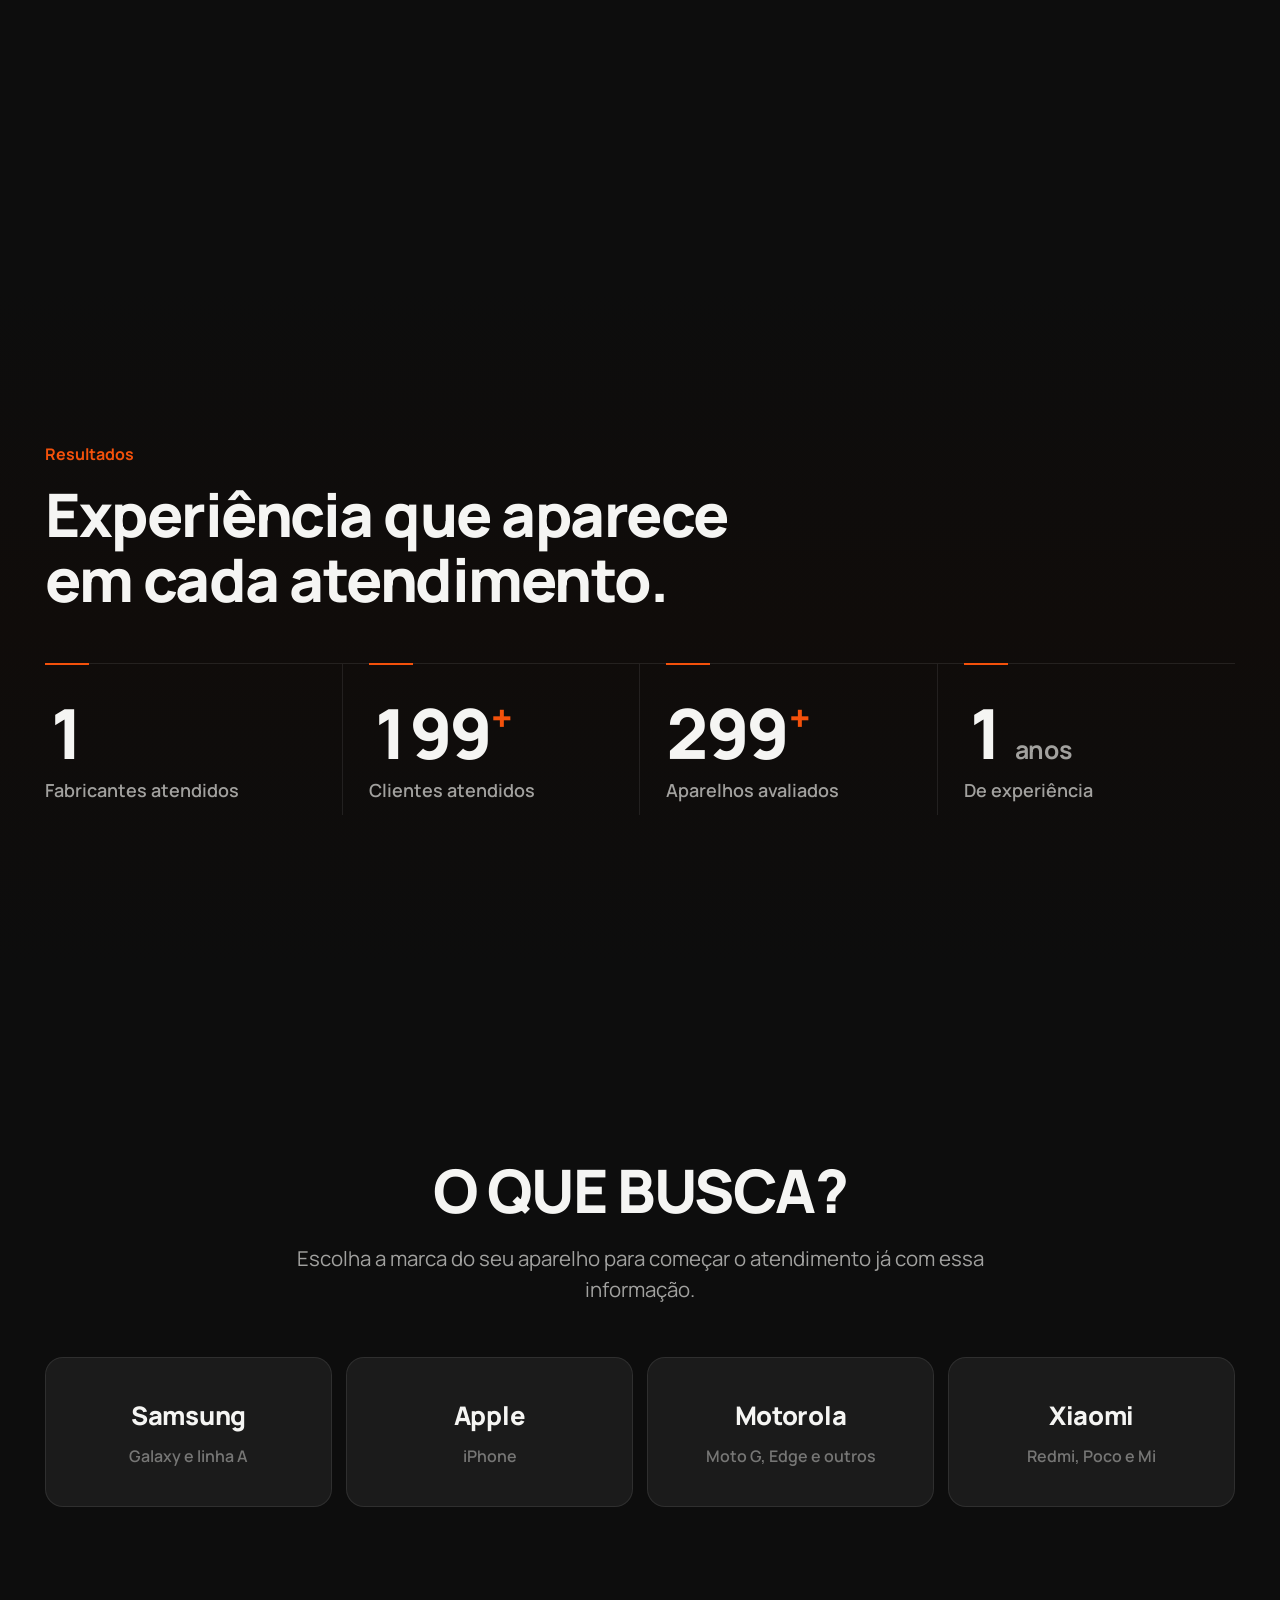
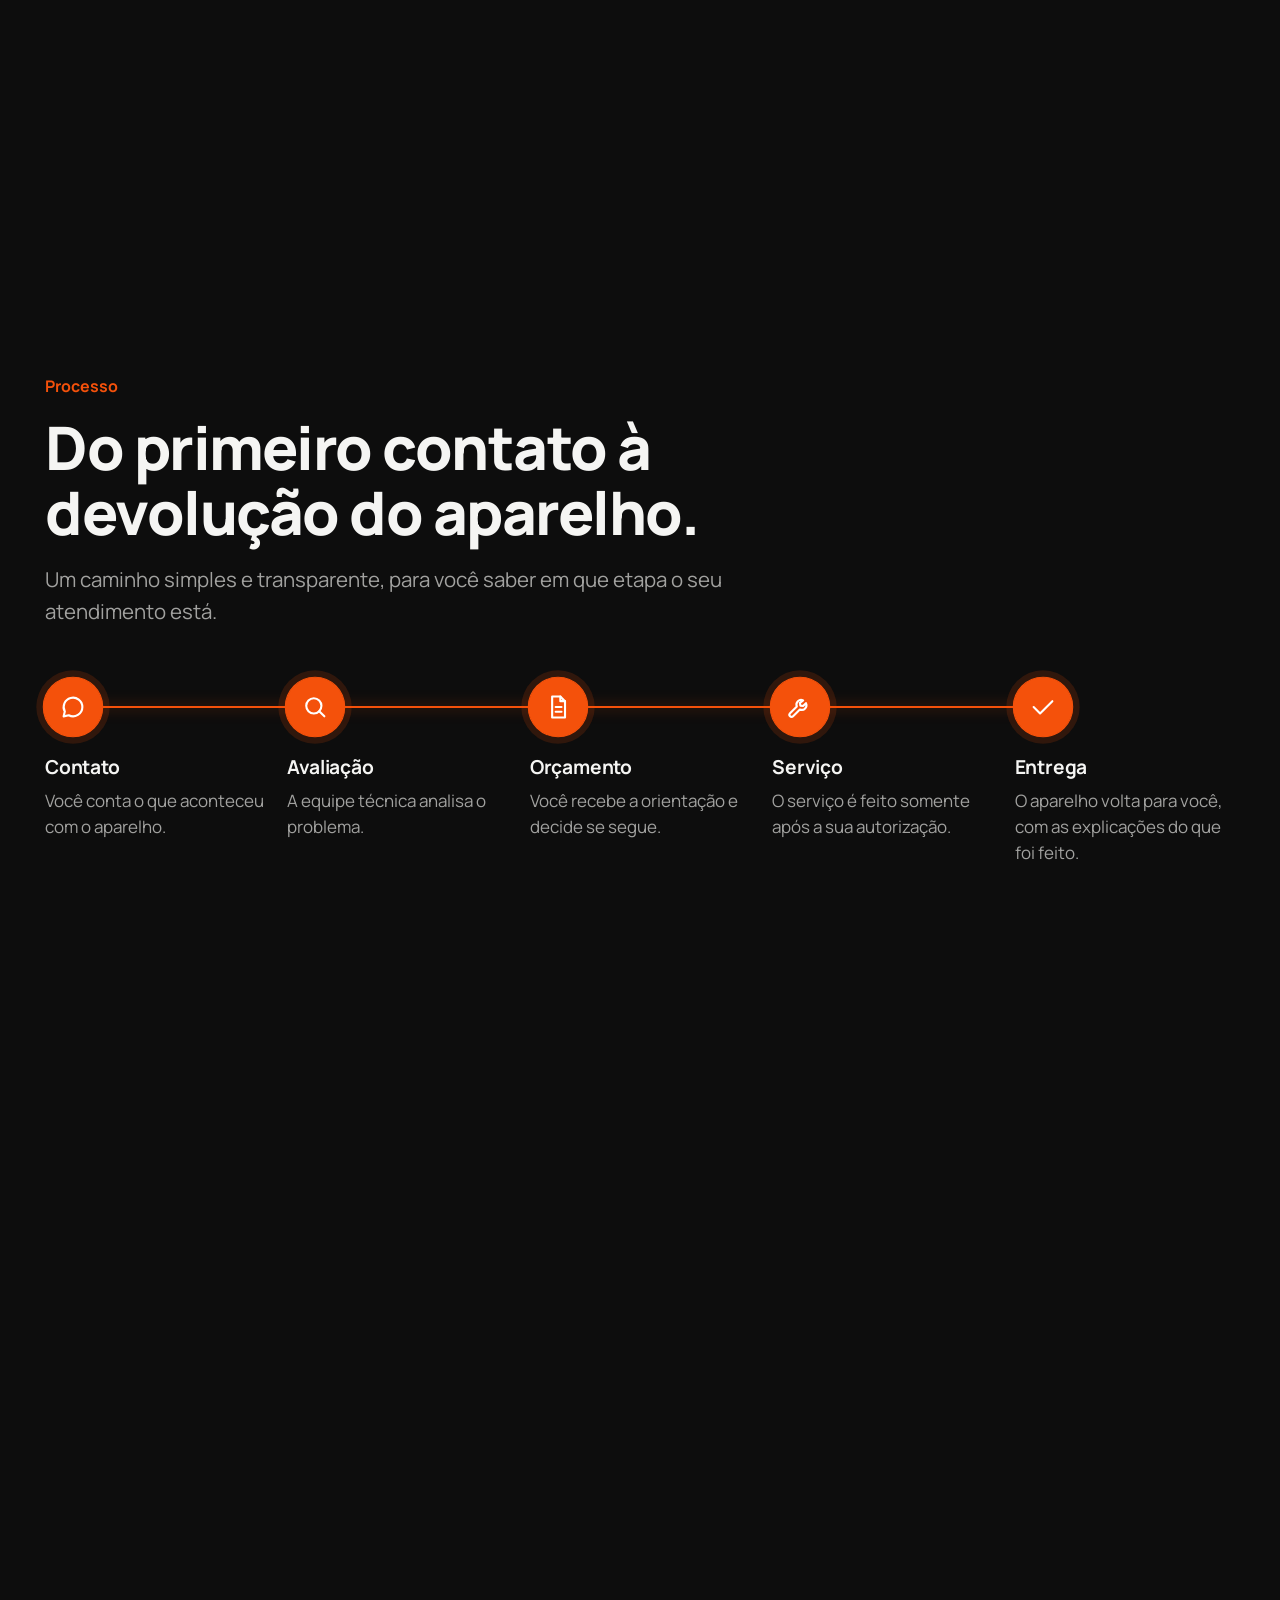
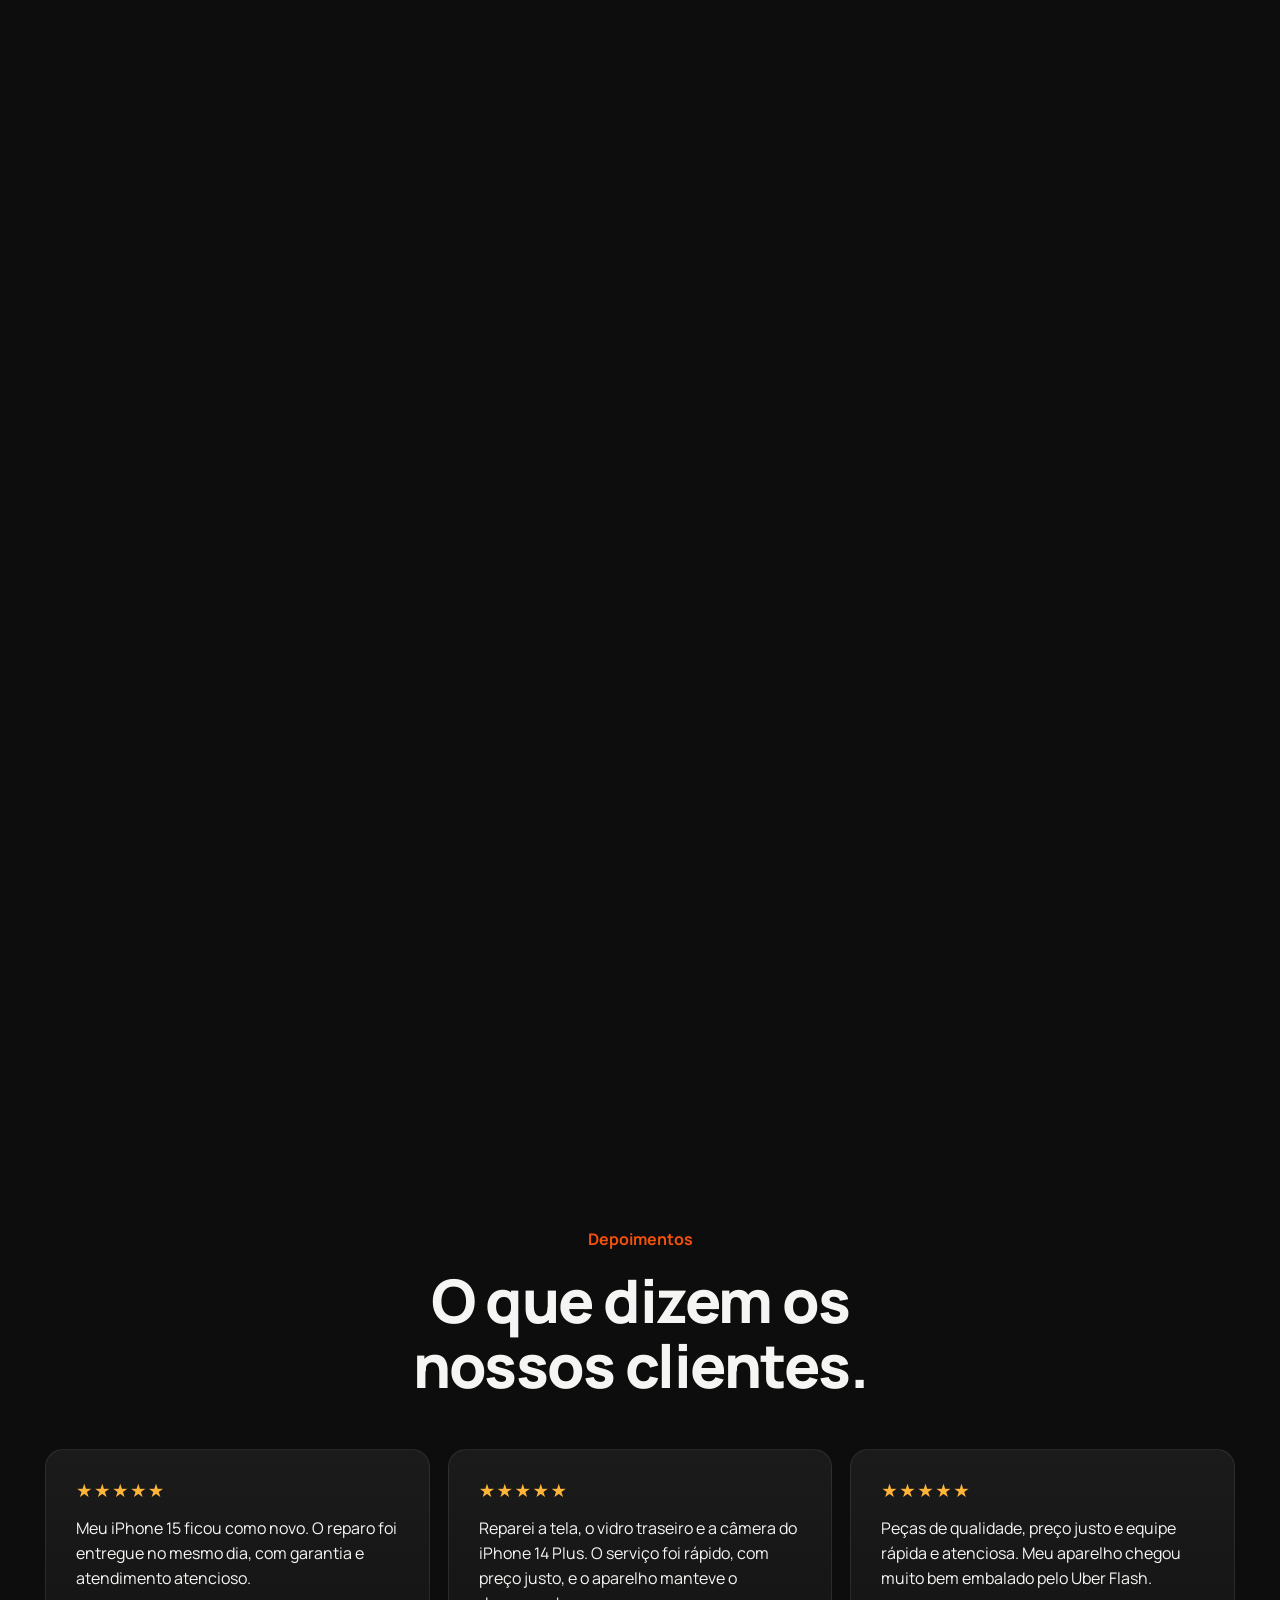
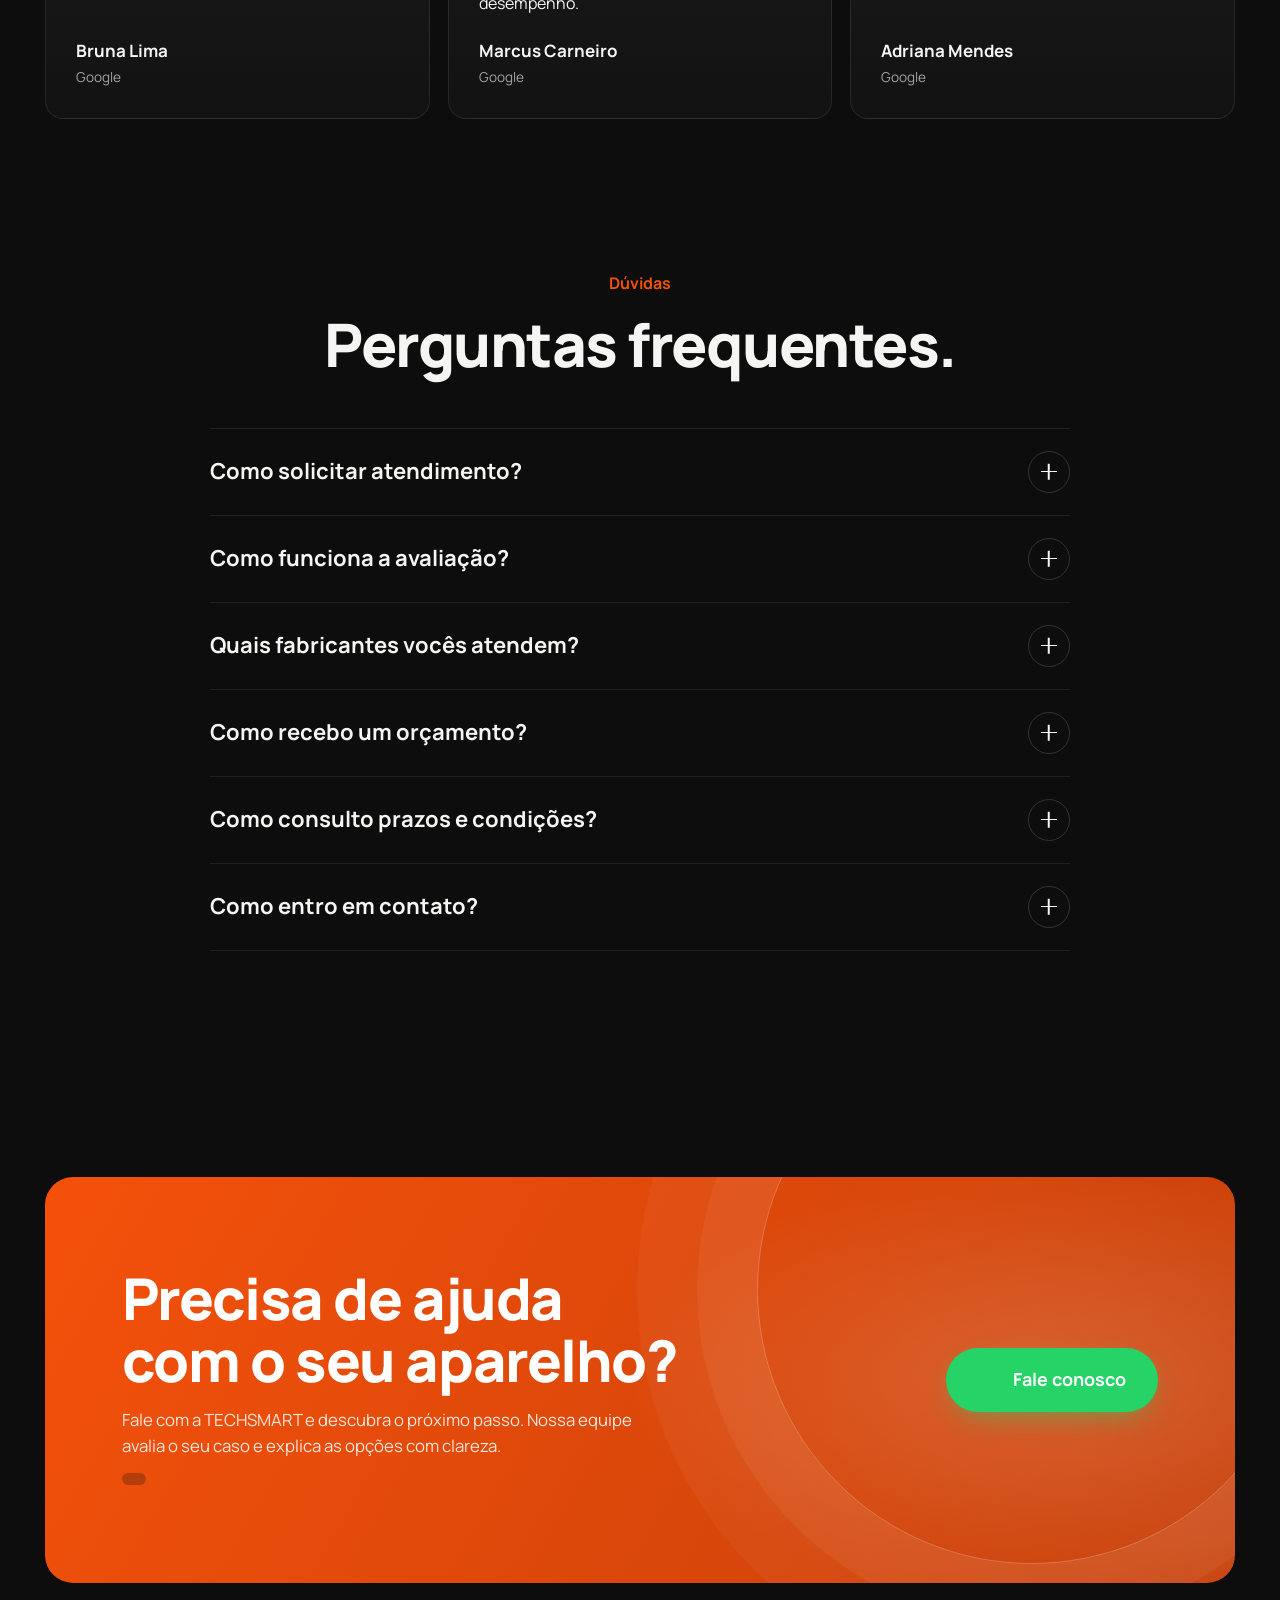
==== commit dfda87ce: "Add files via upload" ====
--- a/index.html
+++ b/index.html
@@ -9,8 +9,7 @@
 <meta property="og:description" content="Assistência técnica para celulares Samsung, Apple, Motorola e Xiaomi.">
 <meta property="og:type" content="website">
 <meta name="theme-color" content="#0D0D0D">
-<link rel="stylesheet" href="style.css">
-<script src="vendor/lenis/lenis.min.js"></script>
+<link rel="stylesheet" href="assets/immutable/site.abd9362d398e919c.css">
 
 </head>
 <body class="nojs">
@@ -158,9 +157,9 @@
 <a class="wa-fab" id="wa-fab" href="#o-que-busca" data-go="o-que-busca" aria-label="Fale conosco"><i class="ich" aria-hidden="true"></i></a>
 
 
-<script src="main.js"></script>
+<script src="assets/immutable/site.69bddac09d24009d.js"></script>
 
-<script type="module" src="scene.js"></script>
+<script type="module" src="assets/immutable/scene.1cd8021e3d14034f.js"></script>
 
 
 
--- a/assets/immutable/site.abd9362d398e919c.css
+++ b/assets/immutable/site.abd9362d398e919c.css
@@ -0,0 +1 @@
+:root{color-scheme:dark;--or:#F4510B;--or-2:#FF7A3D;--bg:#0D0D0D;--bg-2:#121212;--sf:#1B1B1B;--sf-2:#242424;--ln:rgba(245,245,243,.09);--ln-2:rgba(245,245,243,.16);--tx:#F5F5F3;--mu:rgba(245,245,243,.64);--mu-2:rgba(245,245,243,.42);--heart:#14DF14;--r:18px;--r-sm:12px;--wrap:1240px;--pad:max(5vw,18px);--sec:clamp(84px,11vw,150px);--e:cubic-bezier(.2,.7,.2,1);--d1:.2s;--d2:.5s;--hd:76px;--z-hd:50;--z-fab:60;--z-ck:70}:root[data-theme=light],:root[data-theme=dark]{color-scheme:dark}*{box-sizing:border-box;min-width:0}html{scroll-padding-top:calc(var(--hd) + 12px);-webkit-text-size-adjust:100%}body{margin:0;background:var(--bg);color:var(--tx);font:16px/1.6 Manrope,system-ui,-apple-system,Segoe UI,sans-serif;overflow-x:clip;-webkit-font-smoothing:antialiased}img{max-width:100%;display:block}a{color:inherit}button{font:inherit;color:inherit}:focus-visible{outline:2px solid var(--or);outline-offset:3px;border-radius:6px}.wrap{width:min(var(--wrap),100%);margin-inline:auto;padding-inline:var(--pad)}.sec{padding-block:var(--sec);position:relative}.eb{display:inline-flex;align-items:center;gap:8px;color:var(--or);font-weight:700;font-size:.875rem;margin-bottom:14px}h1,h2,h3{margin:0;line-height:1.08;letter-spacing:-.025em;text-wrap:balance}h2{font-size:clamp(2rem,4.2vw,3.25rem);font-weight:800}h3{font-size:1.2rem;font-weight:700;letter-spacing:-.01em}.lead{color:var(--mu);font-size:clamp(1rem,1.3vw,1.125rem);max-width:58ch;margin:18px 0 0}.head{max-width:760px;margin-bottom:clamp(40px,5vw,64px)}.head.c{margin-inline:auto;text-align:center}.head.c .lead{margin-inline:auto}.btn{--h:54px;display:inline-flex;align-items:center;justify-content:center;gap:10px;height:var(--h);padding:0 26px;border-radius:999px;border:0;background:var(--or);color:#fff;font-weight:700;font-size:.95rem;text-decoration:none;cursor:pointer;transition:background var(--d1),transform var(--d1) var(--e),box-shadow var(--d1);box-shadow:0 10px 30px -12px #f4510bb3}.btn:hover{background:var(--or-2);transform:translateY(-2px)}.btn:active{transform:translateY(0)}.btn.gh{background:transparent;color:var(--tx);box-shadow:inset 0 0 0 1px var(--ln-2)}.btn.gh:hover{background:#f5f5f30f}.btn.sm{--h:44px;padding:0 18px;font-size:.875rem}.btn svg{width:18px;height:18px;flex:none}.hd{position:fixed;inset:0 0 auto;z-index:var(--z-hd);padding-top:env(safe-area-inset-top);transition:background var(--d2),border-color var(--d2),backdrop-filter var(--d2);border-bottom:1px solid transparent}.hd.on{background:#0d0d0dc7;backdrop-filter:blur(14px) saturate(1.3);-webkit-backdrop-filter:blur(14px) saturate(1.3);border-color:var(--ln)}.hd .wrap{height:var(--hd);display:flex;align-items:center;gap:24px}.logo{display:inline-flex;align-items:center;gap:10px;text-decoration:none;font-weight:800;letter-spacing:.02em;font-size:1.15rem}.logo i{width:30px;height:30px;border-radius:9px;background:var(--or);display:grid;place-items:center;font-style:normal;color:#fff;font-size:.9rem;box-shadow:0 6px 18px -6px #f4510bcc}.logo b{color:var(--or)}.nav{display:flex;gap:4px;margin-left:auto}.nav a{white-space:nowrap;padding:8px 10px;border-radius:999px;text-decoration:none;color:var(--mu);font-size:.875rem;font-weight:600;transition:color var(--d1),background var(--d1)}.nav a:hover{color:var(--tx)}.nav a.act{color:var(--tx);background:#f5f5f312}.burger{display:none;margin-left:auto;width:44px;height:44px;border-radius:50%;border:1px solid var(--ln-2);background:transparent;cursor:pointer;flex-direction:column;align-items:center;justify-content:center;padding:0}.burger span{display:block;width:18px;height:2px;background:var(--tx);border-radius:2px;transition:transform .3s var(--e),opacity .2s;box-shadow:0 0}.burger span+span{margin-top:5px}.mm{position:fixed;inset:0;z-index:calc(var(--z-hd) - 1);background:#0d0d0df7;backdrop-filter:blur(10px);display:flex;flex-direction:column;justify-content:center;gap:6px;padding:calc(var(--hd) + 20px) var(--pad) 40px;opacity:0;visibility:hidden;transition:opacity .3s,visibility .3s}.mm.open{opacity:1;visibility:visible}.mm a:not(.btn){font-size:1.6rem;font-weight:800;text-decoration:none;padding:6px 0;color:var(--mu)}.mm a.act{color:var(--tx)}.mm .btn{margin-top:18px;align-self:flex-start}body.lock{overflow:hidden}.burger[aria-expanded=true] span:first-child{transform:translateY(3.5px) rotate(45deg)}.burger[aria-expanded=true] span:last-child{transform:translateY(-3.5px) rotate(-45deg)}@media(max-width:1280px){.nav,.hd .wrap>.btn{display:none}.burger{display:flex}}.hd .wrap>.btn{white-space:nowrap;flex:none}.intro{position:relative;height:560vh;height:560svh}.intro-pin{position:sticky;top:0;height:100vh;height:100svh;overflow:hidden;isolation:isolate;background:radial-gradient(45% 55% at 50% 55%,rgba(244,81,11,.18),transparent 70%),var(--bg)}.intro-pin:after{content:"";position:absolute;inset:0;z-index:-1;background-image:linear-gradient(var(--ln) 1px,transparent 1px),linear-gradient(90deg,var(--ln) 1px,transparent 1px);background-size:72px 72px;-webkit-mask:radial-gradient(55% 55% at 50% 50%,#000,transparent 75%);mask:radial-gradient(55% 55% at 50% 50%,#000,transparent 75%);opacity:.45}.iword{position:absolute;left:50%;top:50%;translate:-50% -50%;font-weight:800;font-size:clamp(3.6rem,15vw,15rem);letter-spacing:-.055em;line-height:.8;white-space:nowrap;color:transparent;background:linear-gradient(180deg,#f5f5f329,#f4510b3d 70%,#f4510b00);-webkit-background-clip:text;background-clip:text;pointer-events:none;will-change:transform,opacity}#ph3d{position:absolute;inset:0;width:100%;height:100%;display:block}.ifb{position:absolute;inset:0;display:none;place-items:center}.intro.no3d .ifb{display:grid}.cssph{width:min(280px,58%);aspect-ratio:78/163;border-radius:44px;background:linear-gradient(160deg,#f08a4b,#c9531b);padding:9px;box-shadow:0 40px 80px -30px #000000e6,0 0 90px -20px #f4510b73;animation:fl 6s ease-in-out infinite}.cssph div{height:100%;border-radius:36px;background:radial-gradient(80% 50% at 50% 30%,rgba(244,81,11,.35),transparent),#0b0b0b;display:grid;place-items:center;font-weight:800;letter-spacing:.05em}@keyframes fl{50%{transform:translateY(-14px) rotate(-2deg)}}.ihint{position:absolute;left:50%;bottom:calc(26px + env(safe-area-inset-bottom));translate:-50% 0;display:flex;align-items:center;gap:10px;color:var(--mu);font-size:.82rem;font-weight:600;transition:opacity .4s}.ihint i{width:20px;height:32px;border-radius:12px;border:1.5px solid var(--mu-2);position:relative}.ihint i:after{content:"";position:absolute;left:50%;top:7px;width:3px;height:7px;border-radius:2px;background:var(--or);translate:-50% 0;animation:sc 1.8s var(--e) infinite}@keyframes sc{0%{opacity:0;transform:translateY(0)}30%{opacity:1}to{opacity:0;transform:translateY(10px)}}.hero{position:absolute;inset:0;display:grid;align-items:center;padding:calc(var(--hd) + 24px) 0 40px;background:radial-gradient(50% 60% at 50% 45%,rgba(244,81,11,.16),transparent 70%),var(--bg);opacity:0;visibility:hidden;will-change:opacity}.hero.on{visibility:visible}.hero-tx{text-align:center;display:flex;flex-direction:column;align-items:center}.hero h1{font-size:clamp(2.5rem,6vw,5.2rem);font-weight:800;letter-spacing:-.035em;max-width:14ch}.hero h1 em{font-style:normal;color:var(--or)}.hero .lead{font-size:clamp(1.05rem,1.4vw,1.2rem);margin-inline:auto}.hero-cta{display:flex;flex-wrap:wrap;justify-content:center;gap:12px;margin-top:34px}.hero-tx>*{transform:translateY(calc((1 - var(--hp,1)) * 22px))}.hd{transition:background var(--d2),border-color var(--d2),backdrop-filter var(--d2),opacity .5s var(--e),transform .5s var(--e)}body.in-intro .hd{opacity:0;pointer-events:none;transform:translateY(-12px)}body.in-intro .wa-fab{opacity:0;pointer-events:none}@media(max-width:900px){.intro{height:480vh;height:480svh}}[data-rv]{opacity:0;transform:translateY(18px);transition:opacity .55s var(--e),transform .55s var(--e);transition-delay:calc(var(--i,0) * 70ms)}[data-rv=l]{transform:translate(-20px)}[data-rv=r]{transform:translate(20px)}[data-rv=z]{transform:scale(.97)}[data-rv].vis,.nojs [data-rv]{opacity:1;transform:none}.sv{display:grid;grid-template-columns:repeat(3,minmax(0,1fr));gap:18px}.card{position:relative;background:linear-gradient(180deg,var(--sf),var(--bg-2));border:1px solid var(--ln);border-radius:var(--r);padding:28px;display:flex;flex-direction:column;gap:12px;transition:transform .25s var(--e),border-color .25s,box-shadow .25s}.card:hover{transform:translateY(-4px);border-color:#f4510b73;box-shadow:0 24px 50px -28px #f4510b73}.ic{width:48px;height:48px;border-radius:14px;display:grid;place-items:center;background:#f4510b1f;color:var(--or);border:1px solid rgba(244,81,11,.25)}.ic svg{width:24px;height:24px}.card p{margin:0;color:var(--mu);font-size:.95rem}.card .bn{font-size:.875rem;color:var(--tx);font-weight:600;display:flex;gap:8px;align-items:flex-start}.card .bn:before{content:"";flex:none;margin-top:8px;width:6px;height:6px;border-radius:50%;background:var(--or)}.card .lk{margin-top:auto;padding-top:6px;color:var(--or);font-weight:700;font-size:.9rem;text-decoration:none;display:inline-flex;gap:6px;align-items:center;min-height:44px}.card .lk span{transition:transform var(--d1)}.card .lk:hover span{transform:translate(4px)}@media(max-width:1000px){.sv{grid-template-columns:repeat(2,minmax(0,1fr))}}@media(max-width:620px){.sv{grid-template-columns:1fr}}.car{position:relative}#lap3d{display:none}.nes.lap{height:400vh;height:400svh;padding:0}.nes.lap .nes-pin{position:sticky;top:0;height:100vh;height:100svh;display:flex;flex-direction:column;padding-top:calc(var(--hd) + 28px);overflow:hidden}.nes.lap .nes-pin .head{margin-bottom:0}.nes.lap #lap3d{display:block;flex:1;min-height:0;width:100%}.nes.lap .car-wrap{display:none}@media(max-width:900px){.nes.lap{height:330vh;height:330svh}}.track{display:flex;gap:18px;overflow-x:auto;scroll-snap-type:x mandatory;cursor:grab;user-select:none;-webkit-user-select:none;scrollbar-width:none;padding-bottom:4px;overscroll-behavior-x:contain}.track::-webkit-scrollbar{display:none}.track.drag{cursor:grabbing;scroll-snap-type:none}.track img{pointer-events:none}.slide{flex:0 0 min(78%,820px);scroll-snap-align:center;aspect-ratio:16/10;border-radius:22px;overflow:hidden;position:relative;background:var(--sf);border:1px solid var(--ln)}.slide img{width:100%;height:100%;object-fit:cover}.ph{position:absolute;inset:0;display:grid;place-items:center;text-align:center;padding:24px;background:radial-gradient(70% 60% at 30% 20%,rgba(244,81,11,.16),transparent 70%),repeating-linear-gradient(135deg,rgba(245,245,243,.025) 0 2px,transparent 2px 14px),linear-gradient(160deg,#1d1d1d,#101010)}.ph b{display:block;font-size:clamp(1.2rem,2.4vw,1.8rem);letter-spacing:-.02em}.ph small{color:var(--mu-2);font-size:.85rem}.slide figcaption{position:absolute;left:18px;bottom:16px;padding:8px 14px;border-radius:999px;background:#0d0d0db3;backdrop-filter:blur(8px);font-weight:700;font-size:.85rem}.car-ui{display:flex;align-items:center;justify-content:space-between;gap:16px;margin-top:22px}.dots{display:flex;gap:6px}.dots button{width:28px;height:44px;border:0;background:none;cursor:pointer;display:grid;place-items:center;padding:0}.dots button:after{content:"";width:22px;height:4px;border-radius:4px;background:var(--ln-2);transition:background .3s,width .3s}.dots button[aria-current=true]:after{background:var(--or)}.arr{display:flex;gap:10px}.arr button{width:48px;height:48px;border-radius:50%;border:1px solid var(--ln-2);background:transparent;cursor:pointer;display:grid;place-items:center;transition:background var(--d1),border-color var(--d1)}.arr button:hover{background:#f4510b24;border-color:#f4510b80}.arr svg{width:18px;height:18px}.res{background:linear-gradient(180deg,var(--bg),#100c0a 50%,var(--bg))}.st{display:grid;grid-template-columns:repeat(4,minmax(0,1fr));border-top:1px solid var(--ln)}.st>div{padding:34px 26px 10px 0;border-right:1px solid var(--ln);position:relative}.st>div:last-child{border-right:0}.st>div+div{padding-left:26px}.st>div:before{content:"";position:absolute;top:-1px;left:0;height:2px;width:0;background:var(--or);transition:width 1s var(--e)}.st>div.vis:before{width:44px}.st>div+div:before{left:26px}.num{font-size:clamp(2.6rem,5.4vw,4.4rem);font-weight:800;letter-spacing:-.04em;line-height:1;font-variant-numeric:tabular-nums}.num .un{font-size:.36em;letter-spacing:-.01em;color:var(--mu);margin-left:6px;font-weight:700}.num sup{color:var(--or);font-size:.55em;vertical-align:top;margin-left:2px}.st p{margin:10px 0 0;color:var(--mu);font-weight:600}.pend{display:inline-block;margin-top:8px;font-size:.75rem;color:var(--mu-2)}@media(max-width:860px){.st{grid-template-columns:repeat(2,minmax(0,1fr))}.st>div{border-right:0;border-bottom:1px solid var(--ln);padding:28px 12px 22px 0}.st>div+div{padding-left:0}.st>div:nth-child(2n){padding-left:18px;border-left:1px solid var(--ln)}.st>div+div:before{left:0}.st>div:nth-child(2n):before{left:18px}}.bb{display:grid;grid-template-columns:repeat(4,minmax(0,1fr));gap:14px}.brand{position:relative;height:150px;border-radius:var(--r);border:1px solid var(--ln);background:var(--sf);cursor:pointer;display:flex;flex-direction:column;align-items:center;justify-content:center;gap:8px;text-decoration:none;transition:transform .25s var(--e),border-color .25s,background .25s;overflow:hidden}.brand b{font-size:clamp(1.25rem,2vw,1.6rem);font-weight:800;letter-spacing:-.01em}.brand small{color:var(--mu-2);font-size:.8rem;font-weight:600;transition:color .25s}.brand:after{content:"";position:absolute;inset:auto 0 0;height:3px;background:var(--or);transform:scaleX(0);transform-origin:left;transition:transform .35s var(--e)}.brand:hover{transform:translateY(-3px);border-color:var(--ln-2);background:var(--sf-2)}.brand:hover:after{transform:scaleX(1)}.brand[aria-pressed=true]{border-color:var(--or);background:linear-gradient(180deg,rgba(244,81,11,.14),var(--sf))}.brand[aria-pressed=true]:after{transform:scaleX(1)}.brand[aria-pressed=true] small{color:var(--or)}.fbk{margin-top:22px;min-height:28px;color:var(--mu);font-weight:600;text-align:center}.fbk b{color:var(--tx)}@media(max-width:760px){.bb{grid-template-columns:repeat(2,minmax(0,1fr))}.brand{height:118px}}.prs{position:relative}@media(min-width:901px)and (prefers-reduced-motion:no-preference){.prs{height:300vh}.prs>.wrap{position:sticky;top:0;height:100vh;display:flex;flex-direction:column;justify-content:center;padding-top:var(--hd)}}.pr{display:grid;grid-template-columns:repeat(5,minmax(0,1fr));gap:18px;position:relative;--p:0}.pr:before,.pr:after{content:"";position:absolute;left:24px;right:24px;top:23px;height:2px;background:var(--ln)}.pr:after{background:var(--or);transform:scaleX(var(--p));transform-origin:left;box-shadow:0 0 14px #f4510b99;will-change:transform}.stp h3,.stp p{opacity:.38;transform:translateY(8px);transition:opacity .7s var(--e),transform .7s var(--e)}.stp.on h3,.stp.on p{opacity:1;transform:none}.stp .n{transition:border-color .6s,background .6s,color .6s,transform .6s var(--e),box-shadow .6s}.stp.on .n{transform:scale(1.08);box-shadow:0 0 0 6px #f4510b26}.stp{position:relative;z-index:1}.stp .n{width:48px;height:48px;border-radius:50%;display:grid;place-items:center;background:var(--bg);border:1.5px solid var(--ln-2);font-weight:800;transition:border-color .4s,background .4s,color .4s}.stp.on .n{border-color:var(--or);background:var(--or);color:#fff}.stp .n svg{width:22px;height:22px}.stp .n{color:var(--mu)}.stp h3{margin:22px 0 8px;font-size:1.05rem}.stp p{margin:0;color:var(--mu);font-size:.93rem}.note{margin-top:34px;color:var(--mu-2);font-size:.85rem}@media(max-width:900px){.pr{grid-template-columns:1fr;gap:28px;padding-left:4px}.pr:before,.pr:after{inset:24px auto 24px 27px;width:2px;height:auto}.pr:after{transform:scaleY(var(--p));transform-origin:top}.stp{display:grid;grid-template-columns:48px 1fr;column-gap:20px}.stp h3{margin:10px 0 6px}.stp p{grid-column:2}}.dp{display:grid;grid-template-columns:repeat(3,minmax(0,1fr));gap:18px}.dp blockquote{margin:0}.dp .card p{color:var(--tx);font-size:1rem}.dp cite{font-style:normal;color:var(--mu);font-size:.875rem;font-weight:600}.empty{border:1px dashed var(--ln-2);border-radius:var(--r);padding:clamp(28px,5vw,52px);text-align:center;color:var(--mu);max-width:760px;margin-inline:auto}.empty b{display:block;color:var(--tx);font-size:1.15rem;margin-bottom:6px}@media(max-width:900px){.dp{grid-template-columns:1fr}}.fq{max-width:860px;margin-inline:auto;border-top:1px solid var(--ln)}.qa{border-bottom:1px solid var(--ln)}.qa button{width:100%;display:flex;align-items:center;justify-content:space-between;gap:18px;text-align:left;padding:24px 0;background:none;border:0;cursor:pointer;font-size:clamp(1rem,1.4vw,1.15rem);font-weight:700;min-height:44px}.qa .pl{flex:none;width:34px;height:34px;border-radius:50%;border:1px solid var(--ln-2);display:grid;place-items:center;transition:transform .35s var(--e),background .25s,border-color .25s}.qa .pl:before,.qa .pl:after{content:"";position:absolute;width:12px;height:1.5px;background:currentColor}.qa .pl{position:relative}.qa .pl:after{transform:rotate(90deg);transition:transform .35s var(--e)}.qa button[aria-expanded=true] .pl{background:var(--or);border-color:var(--or)}.qa button[aria-expanded=true] .pl:after{transform:rotate(0)}.qa .ans{display:grid;grid-template-rows:0fr;transition:grid-template-rows .4s var(--e)}.qa .ans>div{overflow:hidden}.qa .ans p{margin:0 0 24px;color:var(--mu);max-width:68ch}.qa button[aria-expanded=true]+.ans{grid-template-rows:1fr}.cta{padding-block:clamp(40px,6vw,80px) var(--sec)}.ban{position:relative;overflow:hidden;border-radius:28px;padding:clamp(40px,7vw,92px) clamp(24px,6vw,80px);background:radial-gradient(60% 90% at 85% 50%,rgba(255,255,255,.16),transparent 60%),linear-gradient(120deg,#f4510b,#c7400a);display:grid;grid-template-columns:minmax(0,1.3fr) auto;align-items:center;gap:32px;isolation:isolate}.ban:after{content:"";position:absolute;right:-6%;top:-40%;width:46%;aspect-ratio:1;border-radius:50%;border:1px solid rgba(255,255,255,.25);z-index:-1;box-shadow:0 0 0 60px #ffffff0d,0 0 0 120px #ffffff09}.ban h2{color:#fff;font-size:clamp(2rem,4.6vw,3.6rem)}.ban p{color:#ffffffdb;margin:16px 0 0;max-width:52ch;font-size:1.05rem}.ban .ctx{display:inline-block;margin-top:14px;padding:6px 12px;border-radius:999px;background:#0d0d0d40;color:#fff;font-weight:700;font-size:.85rem}.ban .btn{background:#0d0d0d;box-shadow:0 14px 34px -14px #000000b3}.ban .btn:hover{background:#1f1f1f}@media(max-width:800px){.ban{grid-template-columns:1fr;text-align:center}.ban p{margin-inline:auto}.ban .btn{justify-self:center}}.ft{border-top:1px solid var(--ln);padding:64px 0 calc(32px + env(safe-area-inset-bottom))}.ft-g{display:grid;grid-template-columns:minmax(0,1.4fr) repeat(3,minmax(0,1fr));gap:36px}.ft h4{margin:0 0 14px;font-size:.9rem;color:var(--tx)}.ft ul{list-style:none;margin:0;padding:0;display:grid;gap:4px}.ft li a,.ft li span{color:var(--mu);text-decoration:none;font-size:.92rem;display:inline-block;padding:5px 0;transition:color var(--d1)}.ft li a:hover{color:var(--or)}.ft-d{color:var(--mu);font-size:.95rem;max-width:36ch;margin:16px 0 0}.cred{margin-top:56px;padding-top:28px;border-top:1px solid var(--ln);display:grid;gap:6px;justify-items:center;text-align:center;font-size:.84rem;color:var(--mu)}.cred p{margin:0}.cred a{color:var(--tx);text-decoration:none;font-weight:700;transition:color var(--d1)}.cred a:hover{color:var(--heart)}.cred .sub{font-size:.76rem;color:var(--mu-2)}.heart{display:inline-block;width:14px;height:14px;vertical-align:-2px;color:var(--heart);animation:hb 1.3s ease-in-out infinite;transform-origin:50% 60%}@keyframes hb{0%,to{transform:scale(1)}15%{transform:scale(1.25)}30%{transform:scale(1)}45%{transform:scale(1.16)}60%{transform:scale(1)}}@media(max-width:900px){.ft-g{grid-template-columns:1fr 1fr}.ft-g>div:first-child{grid-column:1/-1}}@media(max-width:520px){.ft-g{grid-template-columns:1fr}}.wa-fab{position:fixed;right:max(20px,env(safe-area-inset-right));bottom:max(20px,env(safe-area-inset-bottom));z-index:var(--z-fab);width:60px;height:60px;border-radius:50%;display:grid;place-items:center;background:#25d366;color:#fff;box-shadow:0 10px 26px -10px #25d36699;transition:transform .25s var(--e)}.wa-fab:hover{transform:scale(1.07)}.btn.wa{background:#25d366;box-shadow:0 10px 30px -12px #25d366b3}.btn.wa:hover{background:#1fbe5a}.ich{display:inline-block;background:currentColor;-webkit-mask:url(assets/icones/interface-1.png) center/contain no-repeat;mask:url(assets/icones/interface-1.png) center/contain no-repeat}.wa-fab .ich{width:30px;height:30px}.btn .ich{width:20px;height:20px;flex:none}.btn.sm .ich,.card .lk .ich{width:18px;height:18px}.card .lk{color:#25d366}.wa-fab:before{content:"";position:absolute;inset:0;border-radius:50%;background:#25d366;z-index:-1;animation:wp 2.6s cubic-bezier(.2,.6,.3,1) infinite}@keyframes wp{0%{transform:scale(1);opacity:.4}to{transform:scale(1.55);opacity:0}}@media(max-width:640px){.wa-fab{width:54px;height:54px}}.view[hidden]{display:none}.doc{padding:calc(var(--hd) + 64px) 0 var(--sec)}.doc .wrap{max-width:820px}.doc h1{font-size:clamp(2.2rem,4.4vw,3.4rem);font-weight:800;margin:6px 0 10px}.doc h2{font-size:1.35rem;margin:38px 0 10px}.doc p,.doc li{color:var(--mu)}.doc .upd{color:var(--mu-2);font-size:.88rem}.back{display:inline-flex;align-items:center;gap:8px;color:var(--or);font-weight:700;text-decoration:none;min-height:44px}@media(prefers-reduced-motion:reduce){html{scroll-behavior:auto}*,*:before,*:after{animation:none!important;transition-duration:.01ms!important}[data-rv]{opacity:1;transform:none}.intro{height:auto}.intro-pin{position:relative}#ph3d,.iword,.ihint,.ifb{display:none!important}.hero{position:relative;opacity:1;visibility:visible}body.in-intro .hd{opacity:1;pointer-events:auto;transform:none}}@font-face{font-family:Manrope;src:url(manrope.a30ddcd349703aff.woff2) format("woff2");font-weight:200 800;font-style:normal;font-display:swap}@media(min-width:1050px){:root{--desktop-scale:1;--hd:calc(76px * var(--desktop-scale));--sec:calc(150px * var(--desktop-scale))}@supports (zoom: calc(100vw/1920px)){:root{--desktop-scale:clamp(.84, calc(100vw/1920px) ,1)}}.wrap{width:min(1048px,calc(100% - 36px));padding-inline:0;zoom:var(--desktop-scale)}.hd .wrap{height:76px}.hd .wrap>.btn,.nav{display:inline-flex}.burger{display:none}.hero{padding:0 0 16px}.hero h1{font-size:5.2rem;max-width:none;line-height:1.08}.hero h1 .video-line,.hero h1 em{display:block}.hero .lead{font-size:1.2rem;max-width:58ch}#servicos .head{max-width:750px}#servicos .card{min-height:280px}#nosso-espaco .head{max-width:570px}#processo .head{max-width:660px}.nes.lap .nes-pin{padding-top:calc(104px * var(--desktop-scale))}.nes.lap #lap3d{margin-inline:auto;width:100%;max-width:1100px}.iword{font-size:clamp(3.6rem,12.6vw,15rem)}.ihint,.wa-fab{zoom:var(--desktop-scale)}}@media(max-width:1049px){.btn,.btn.sm{font-size:1rem}.btn.sm{min-height:44px}}@media(min-width:901px)and (prefers-reduced-motion:no-preference){.prs>.wrap{height:100svh}}@media(min-width:1050px)and (prefers-reduced-motion:no-preference){.prs>.wrap{height:calc(100svh / var(--desktop-scale));padding-top:76px}}body{font-size:18px;line-height:1.55}h2{font-size:clamp(2.25rem,5vw,3.75rem)}h3{font-size:1.4rem}.eb{font-size:1rem;margin-bottom:16px}.lead{font-size:clamp(1.125rem,1.6vw,1.3125rem);margin-top:20px}.head{margin-bottom:clamp(28px,4vw,56px)}.btn{--h:64px;font-size:1.125rem;padding-inline:clamp(20px,3vw,32px);gap:12px}.btn.sm{--h:52px;font-size:1rem;padding-inline:18px;gap:9px}.btn svg,.btn .ich{width:23px;height:23px}.btn.sm svg,.btn.sm .ich{width:20px;height:20px}.logo{font-size:1.3rem}.logo i{width:36px;height:36px;font-size:1rem}.burger{width:50px;height:50px}.burger span{width:22px}.mm{overflow-y:auto;justify-content:safe center}.mm a:not(.btn){font-size:1.75rem}.hero{padding-inline:0}.hero h1{font-size:clamp(2.75rem,9.5vw,5.75rem)}.hero .lead{font-size:clamp(1.125rem,2.4vw,1.375rem)}.hero-cta{margin-top:clamp(24px,4vw,36px);gap:14px}.card{padding:clamp(22px,2.5vw,30px);gap:15px}.ic{width:56px;height:56px;border-radius:16px}.ic svg{width:29px;height:29px}.card p,.card .lk,.stp p,.ft-d,.ft li a,.ft li span{font-size:1.0625rem}.card .lk .ich{width:22px;height:22px}.sv,.pr{gap:22px}.brand b{font-size:clamp(1.35rem,2vw,1.8rem)}.brand small,.ft h4{font-size:1rem}.stp h3{font-size:1.2rem;margin-bottom:10px}.stp .n{width:56px;height:56px}.stp .n svg{width:26px;height:26px}.pr:before,.pr:after{left:28px;right:calc((100% - 88px)/5 - 28px);top:27px}.qa button{font-size:clamp(1.15rem,2vw,1.375rem);padding-block:22px}.qa .pl{width:42px;height:42px}.qa .pl:before,.qa .pl:after{width:16px}.wa-fab{width:68px;height:68px}.wa-fab .ich{width:35px;height:35px}.ihint{font-size:1rem}@media(min-width:1050px){:root{--hd:calc(88px * var(--desktop-scale))}.wrap{width:min(1190px,calc(100% - 48px))}.hd .wrap{height:88px;gap:16px}.nav{gap:2px}.nav a{font-size:1rem;padding-inline:8px}.hero h1{font-size:5.9rem}.hero .lead{font-size:1.375rem}#servicos .head{max-width:850px}#servicos .card{min-height:304px}#nosso-espaco .head{max-width:670px}#processo .head{max-width:755px}.nes.lap .nes-pin{padding-top:calc(112px * var(--desktop-scale))}.prs>.wrap{padding-top:88px}}@media(max-width:900px){.pr{gap:26px}.pr:before,.pr:after{left:31px;right:auto;bottom:calc(var(--last-step-height,54px) - 28px)}.stp{grid-template-columns:56px minmax(0,1fr)}}@media(max-width:620px){:root{--sec:clamp(65px,13vw,88px)}body{font-size:17px}.wrap{padding-inline:max(5vw,18px)}h2{font-size:clamp(2.1rem,9vw,3rem)}.hero{padding:clamp(24px,7svh,64px) 0 20px}.hero h1{font-size:clamp(2.45rem,9.5vw,4rem)}.hero .lead{font-size:1.125rem;line-height:1.5}.hero-cta{gap:10px}.hero-cta .btn{--h:56px;padding-inline:16px;font-size:1rem;gap:8px}.hero-cta .btn .ich{width:21px;height:21px}.brand{padding-inline:10px;overflow-wrap:anywhere}.wa-fab{width:60px;height:60px}.wa-fab .ich{width:32px;height:32px}.ihint{font-size:.9rem}}@media(max-width:620px)and (max-height:650px){.hero{padding-block:26px 12px}.hero h1{font-size:clamp(2.2rem,8.5vw,3rem)}.hero .eyebrow,.hero .eb{margin-bottom:10px}.hero .lead{margin-top:14px}.hero-cta{margin-top:18px}}@media(max-width:900px){.mm{overscroll-behavior:contain;padding-bottom:max(28px,env(safe-area-inset-bottom))}.hero,.cta,.ft{overflow-wrap:anywhere}.hd.on,.mm{-webkit-backdrop-filter:none;backdrop-filter:none;background-color:#131313}.wa-fab{bottom:max(18px,env(safe-area-inset-bottom));right:max(16px,env(safe-area-inset-right))}}@media(max-width:620px){.intro-pin:has(.hero.on) .hero{overflow-y:auto;overscroll-behavior-y:auto}}@media(prefers-reduced-motion:reduce){.intro-pin{height:auto;min-height:100svh;display:grid}.stp h3,.stp p{opacity:1;transform:none}.pr:after{--p:1}}.logo{color:var(--or);flex:none}.brand-logo{display:block;width:144px;height:auto}.ft .brand-logo{width:168px;max-width:100%}@media(max-width:1049px){.hd .brand-logo{width:120px}}.review-stars{color:#ffb43a;font-size:1.15rem;letter-spacing:.08em;line-height:1.15}.review-person{display:grid;gap:2px;margin-top:auto;padding-top:8px}.review-person strong{font-size:1.0625rem}.review-person small{color:var(--mu);font-size:.85rem}@media(min-width:769px)and (max-width:900px){#dp .dp{grid-template-columns:repeat(3,minmax(0,1fr));gap:12px}#dp .card{padding:18px}}
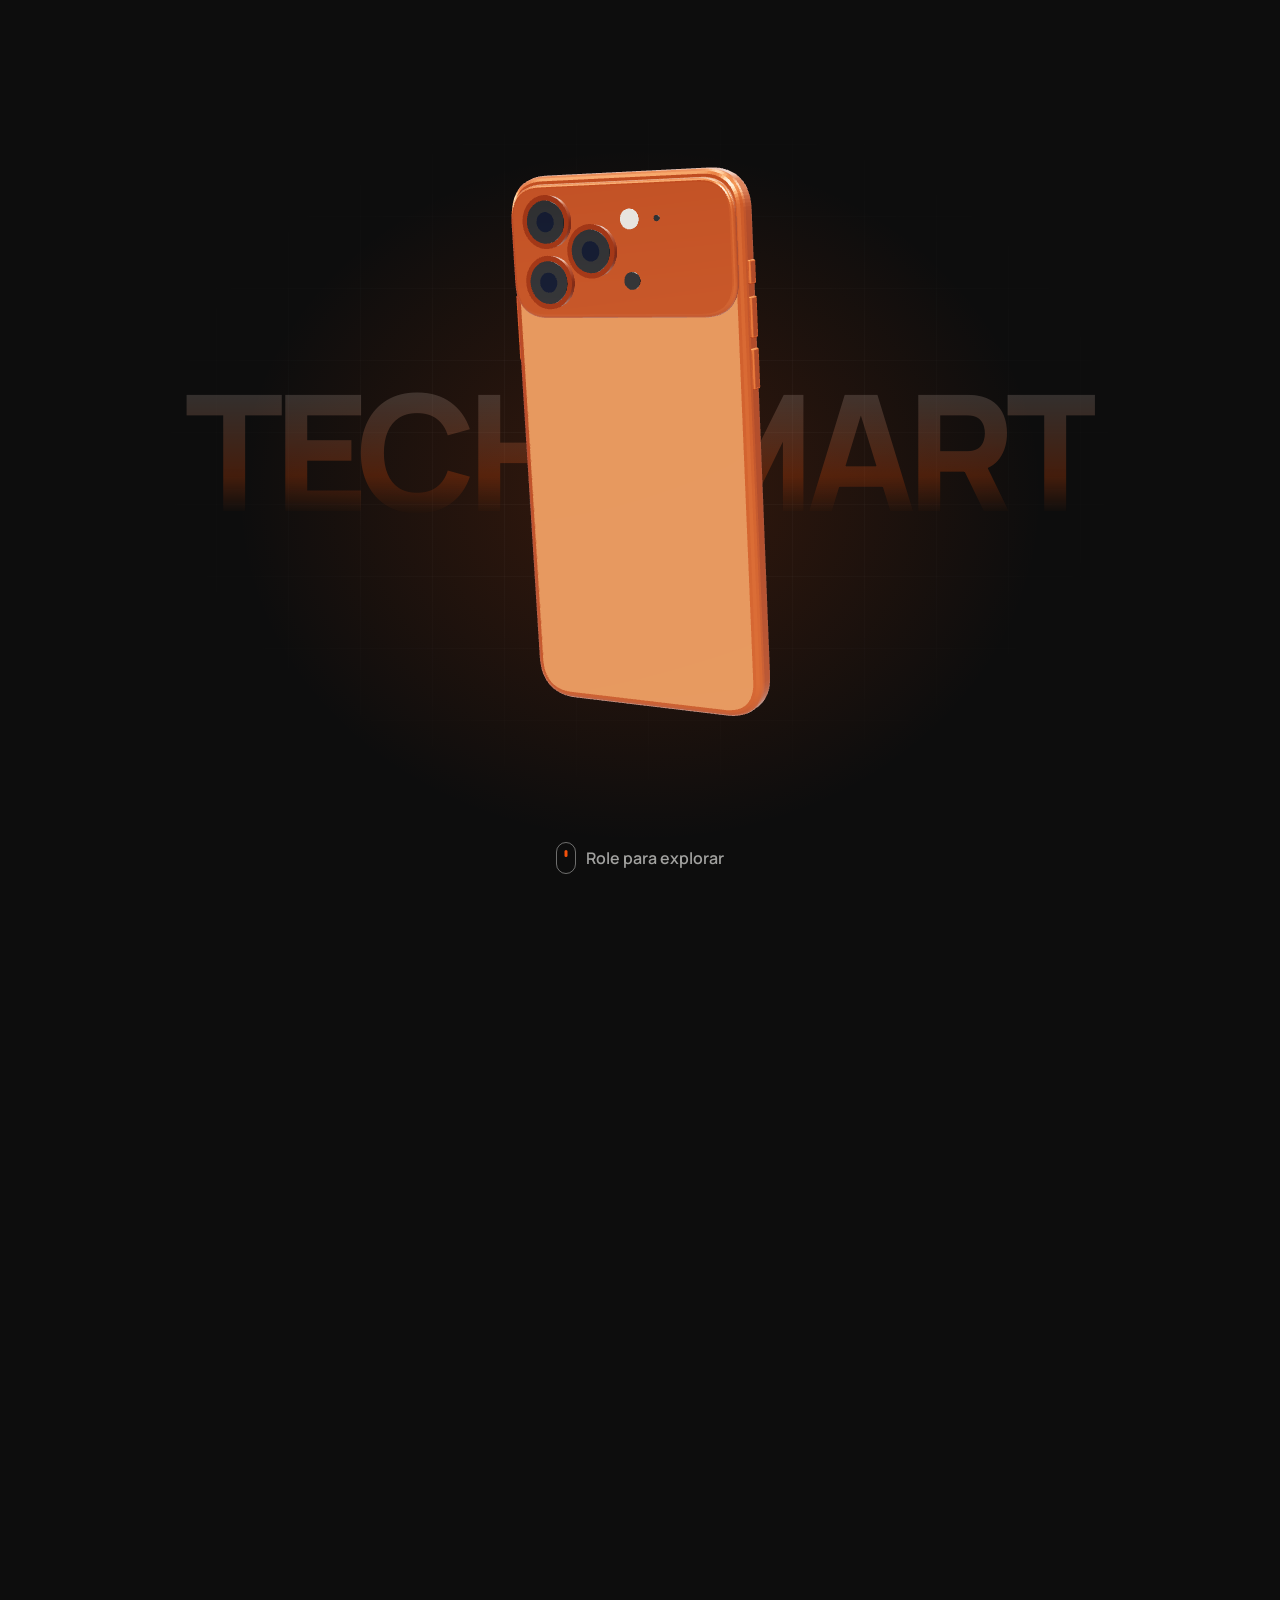
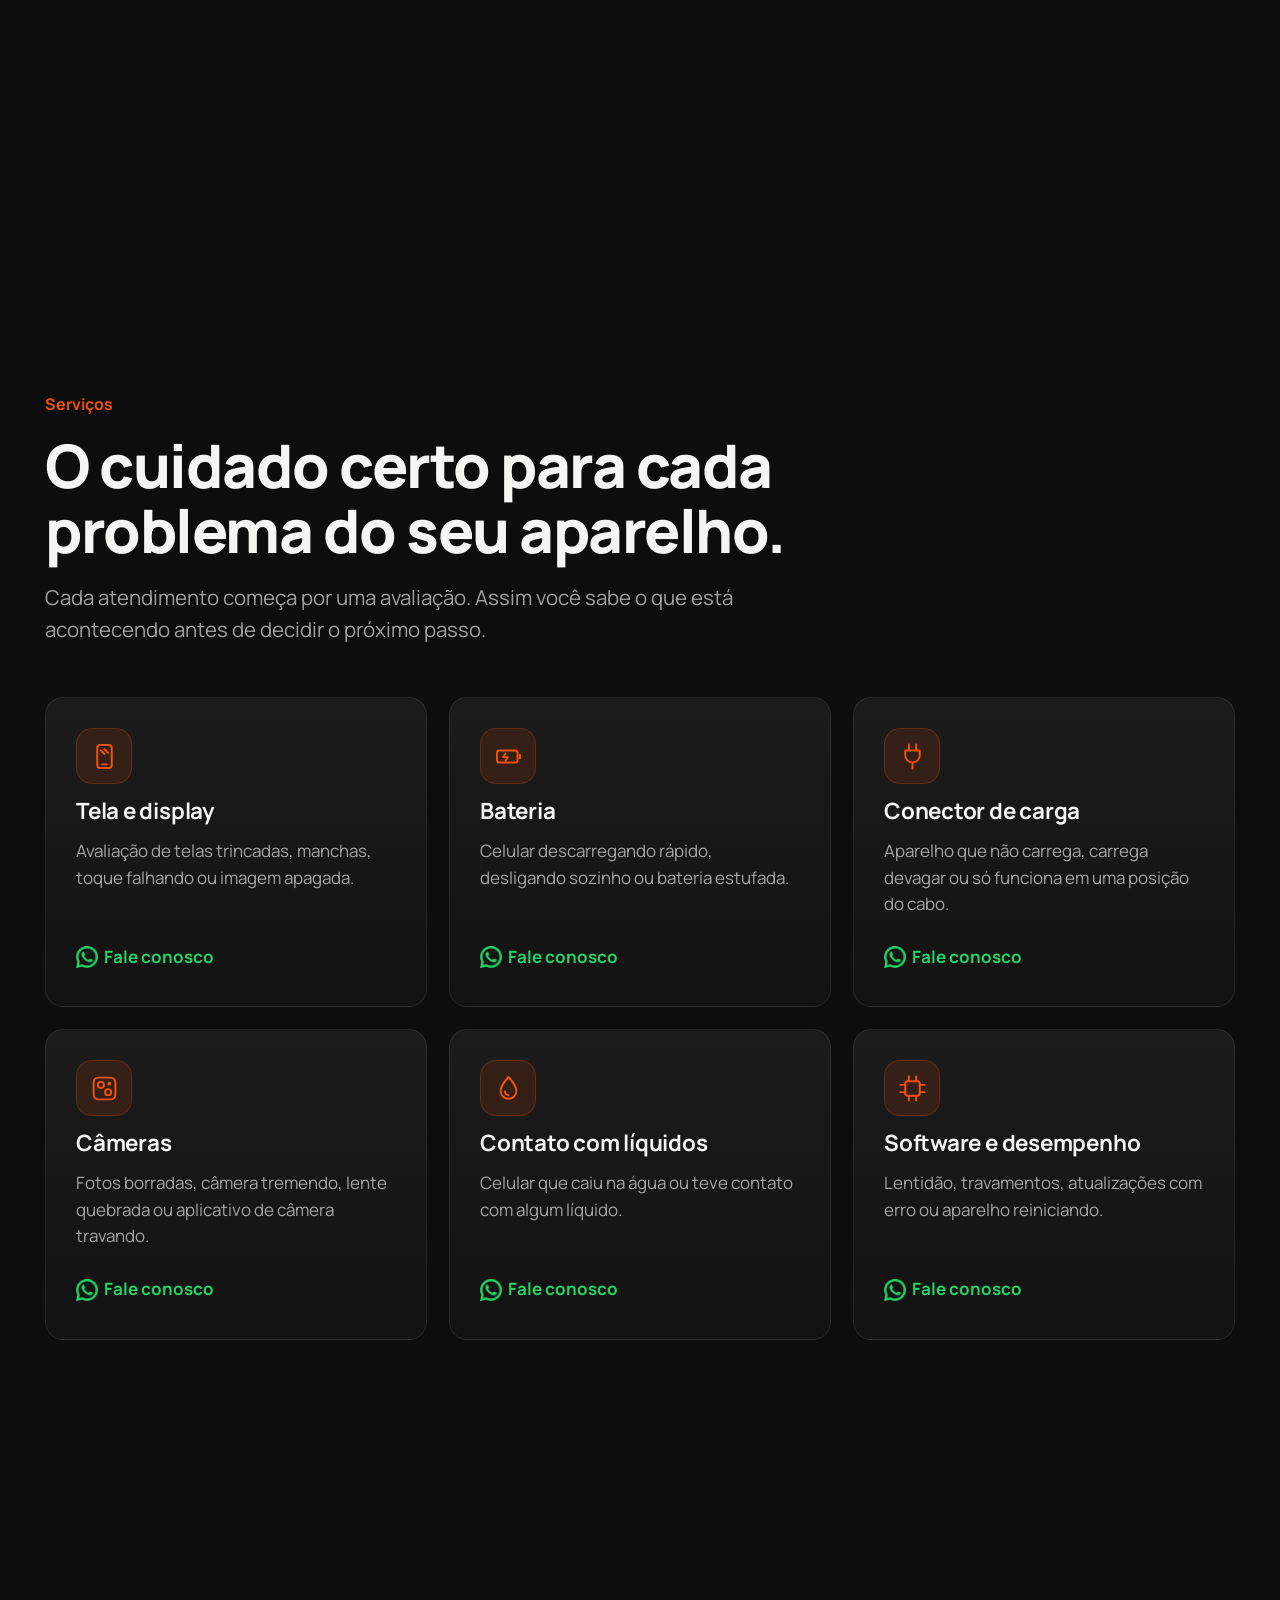
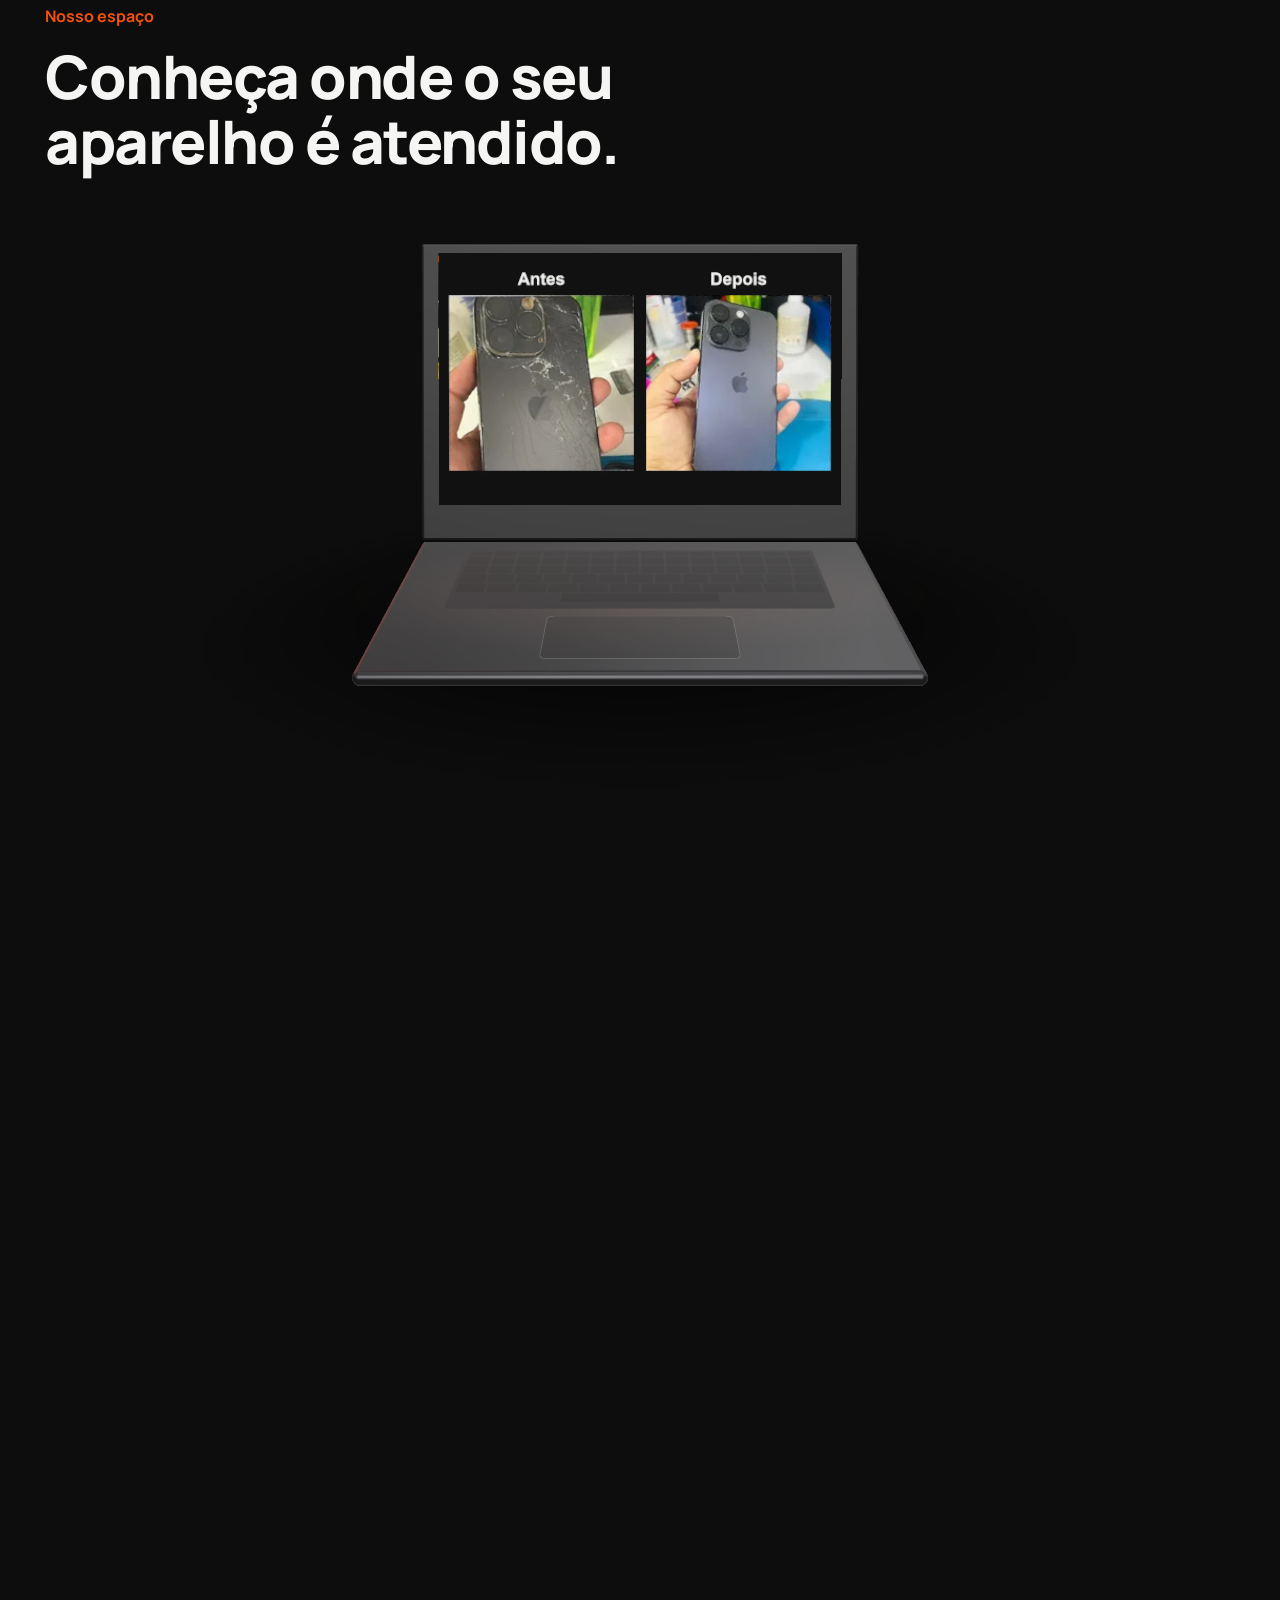
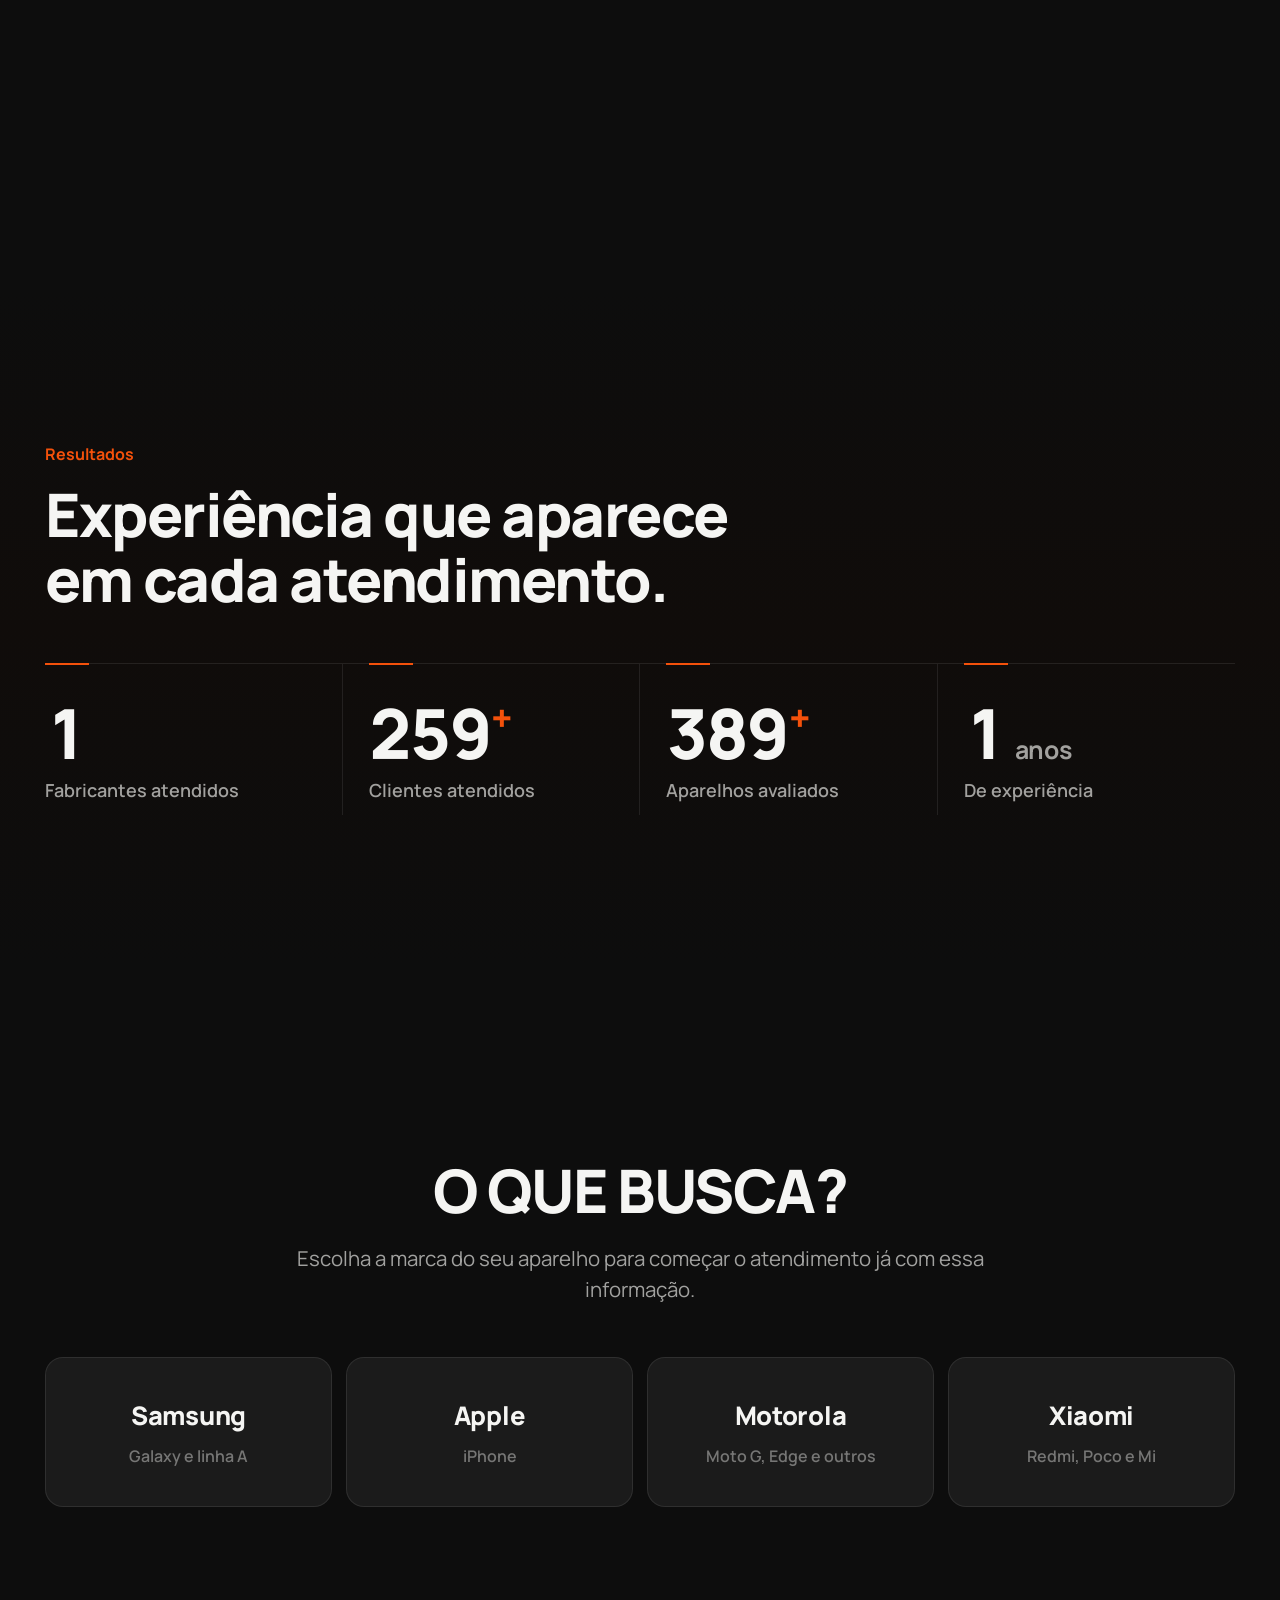
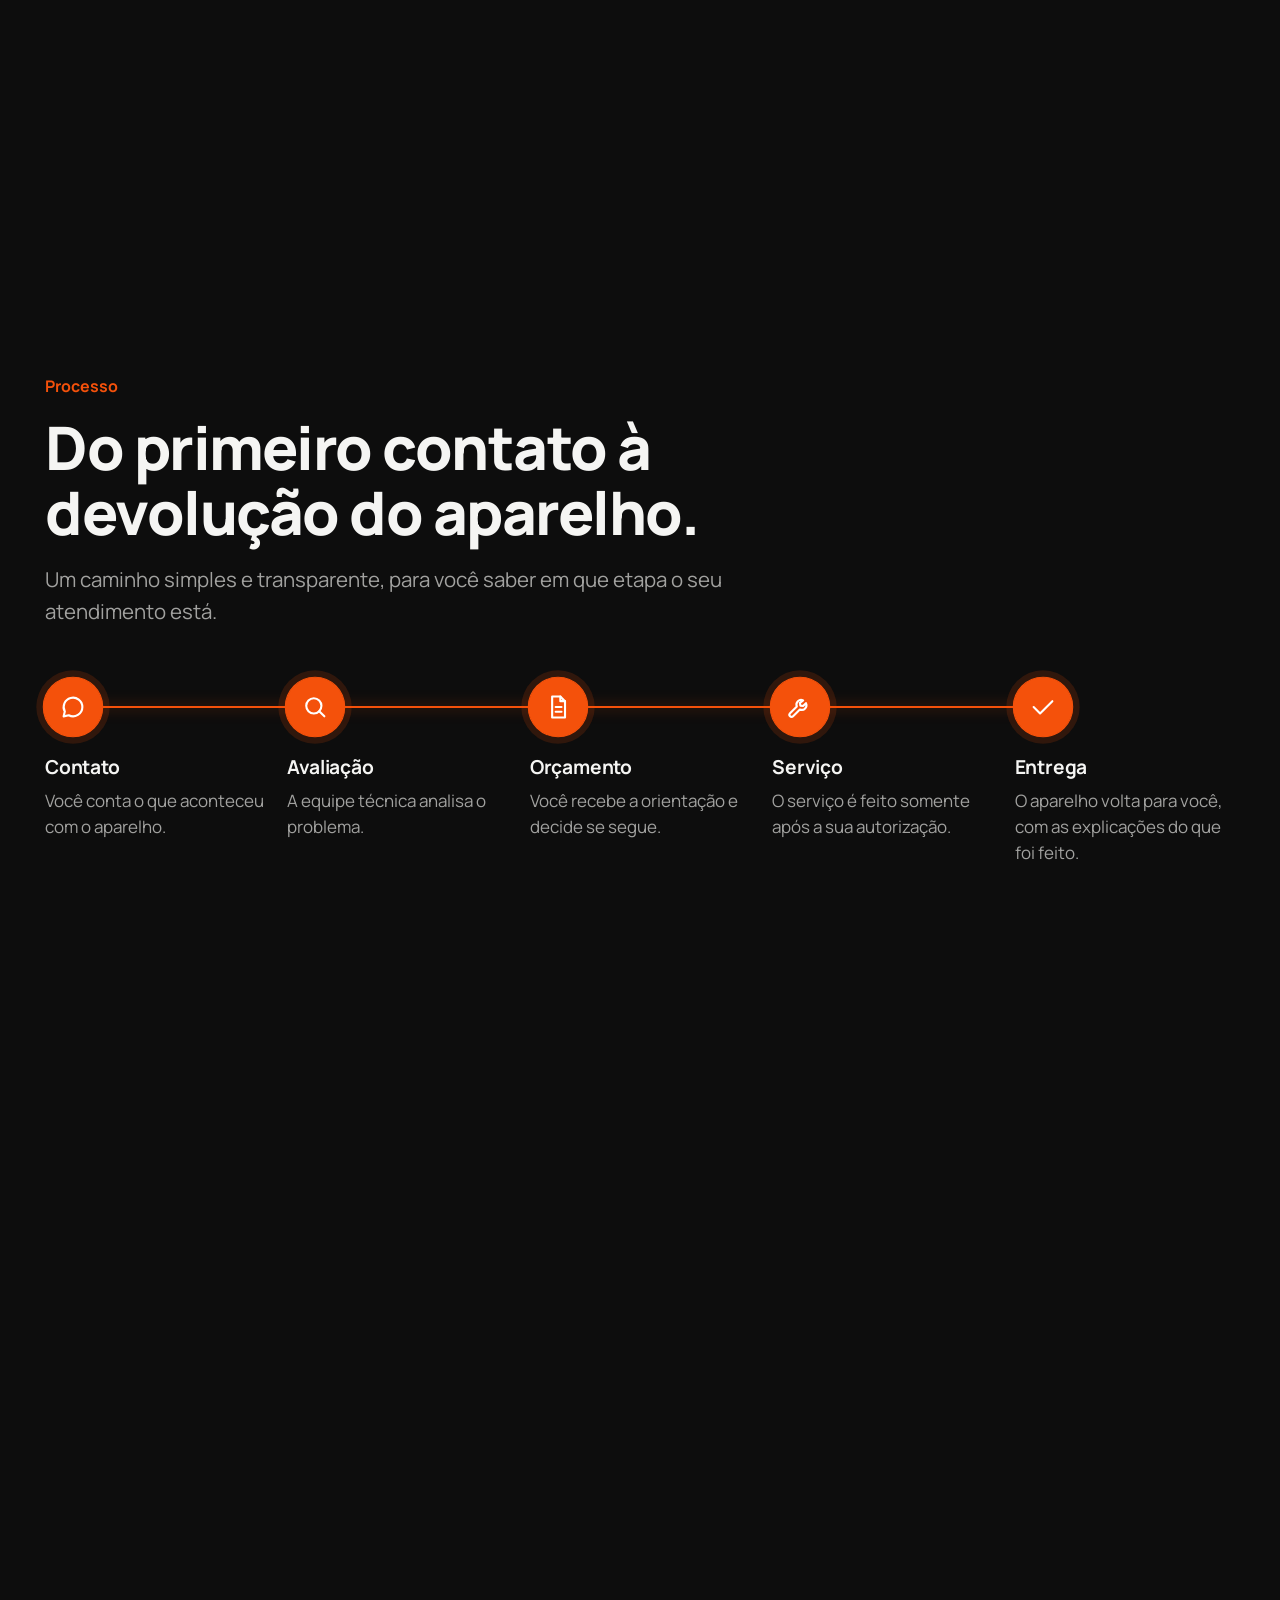
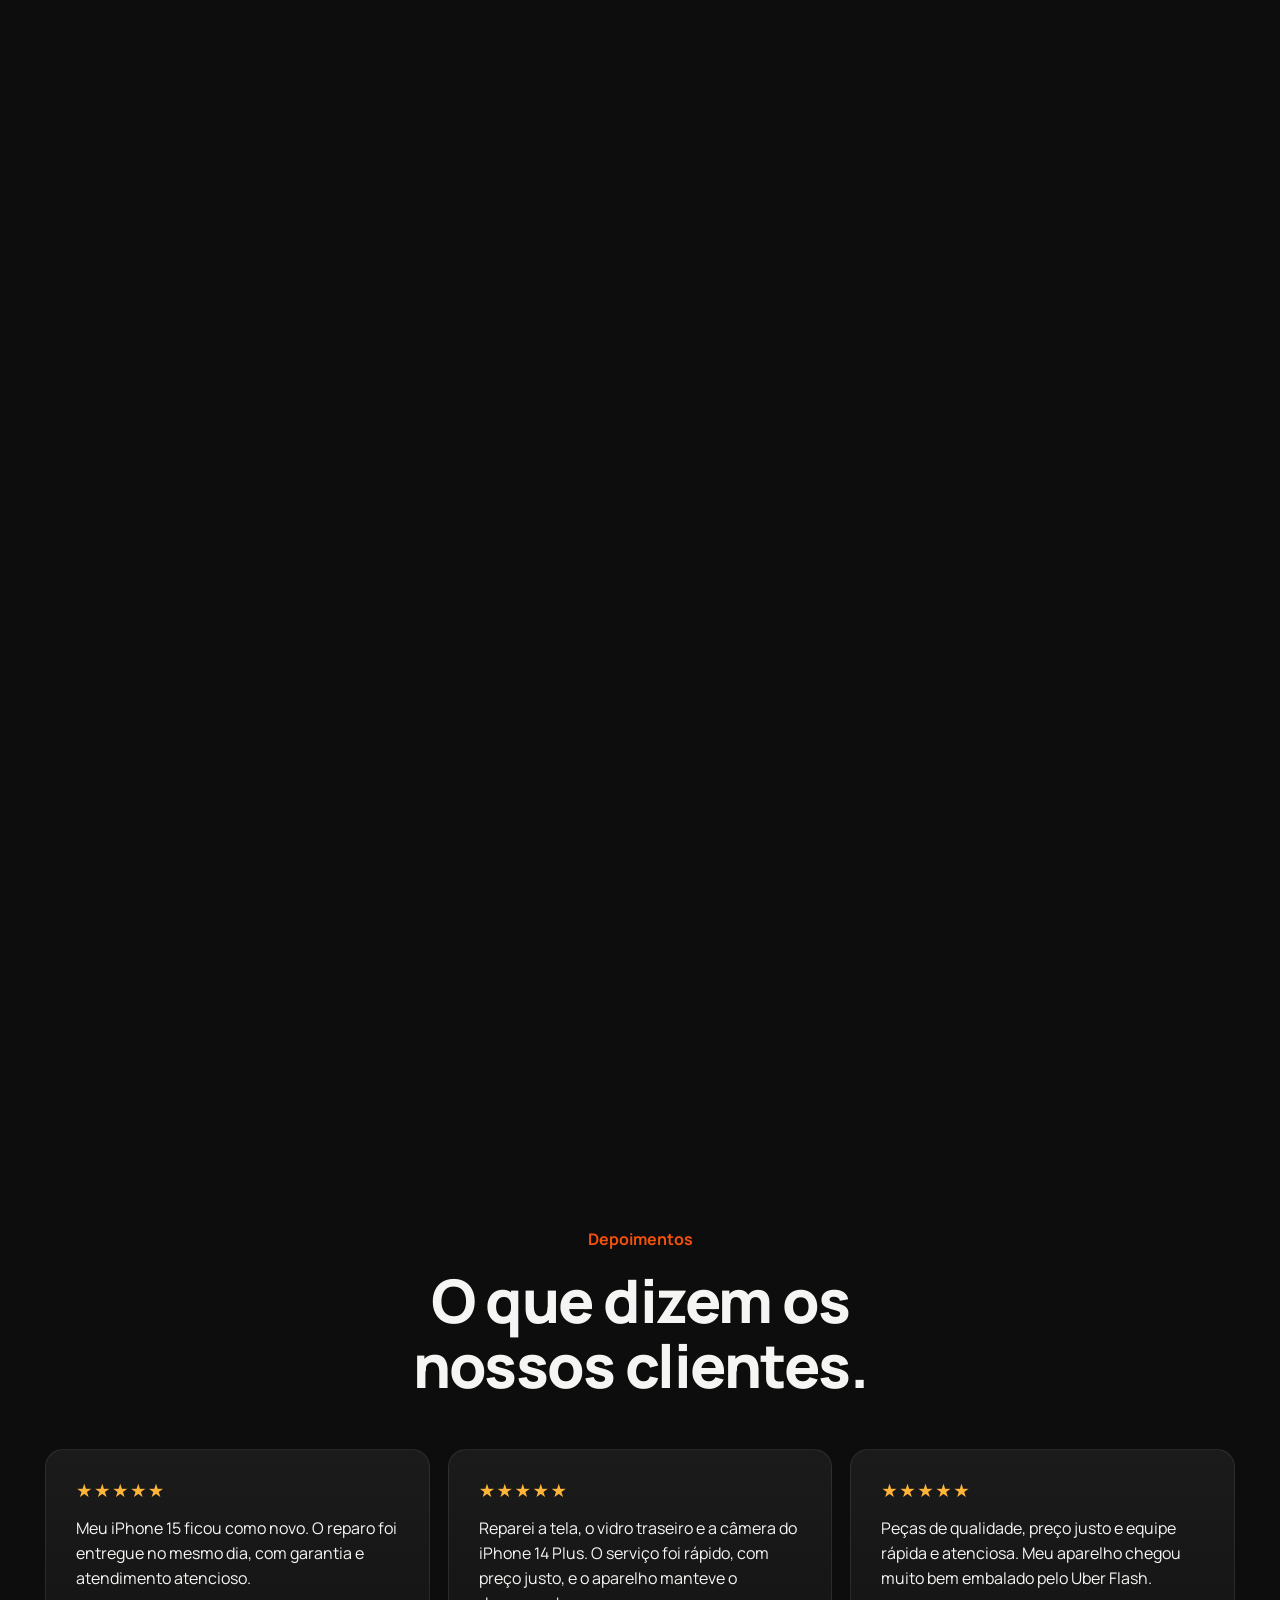
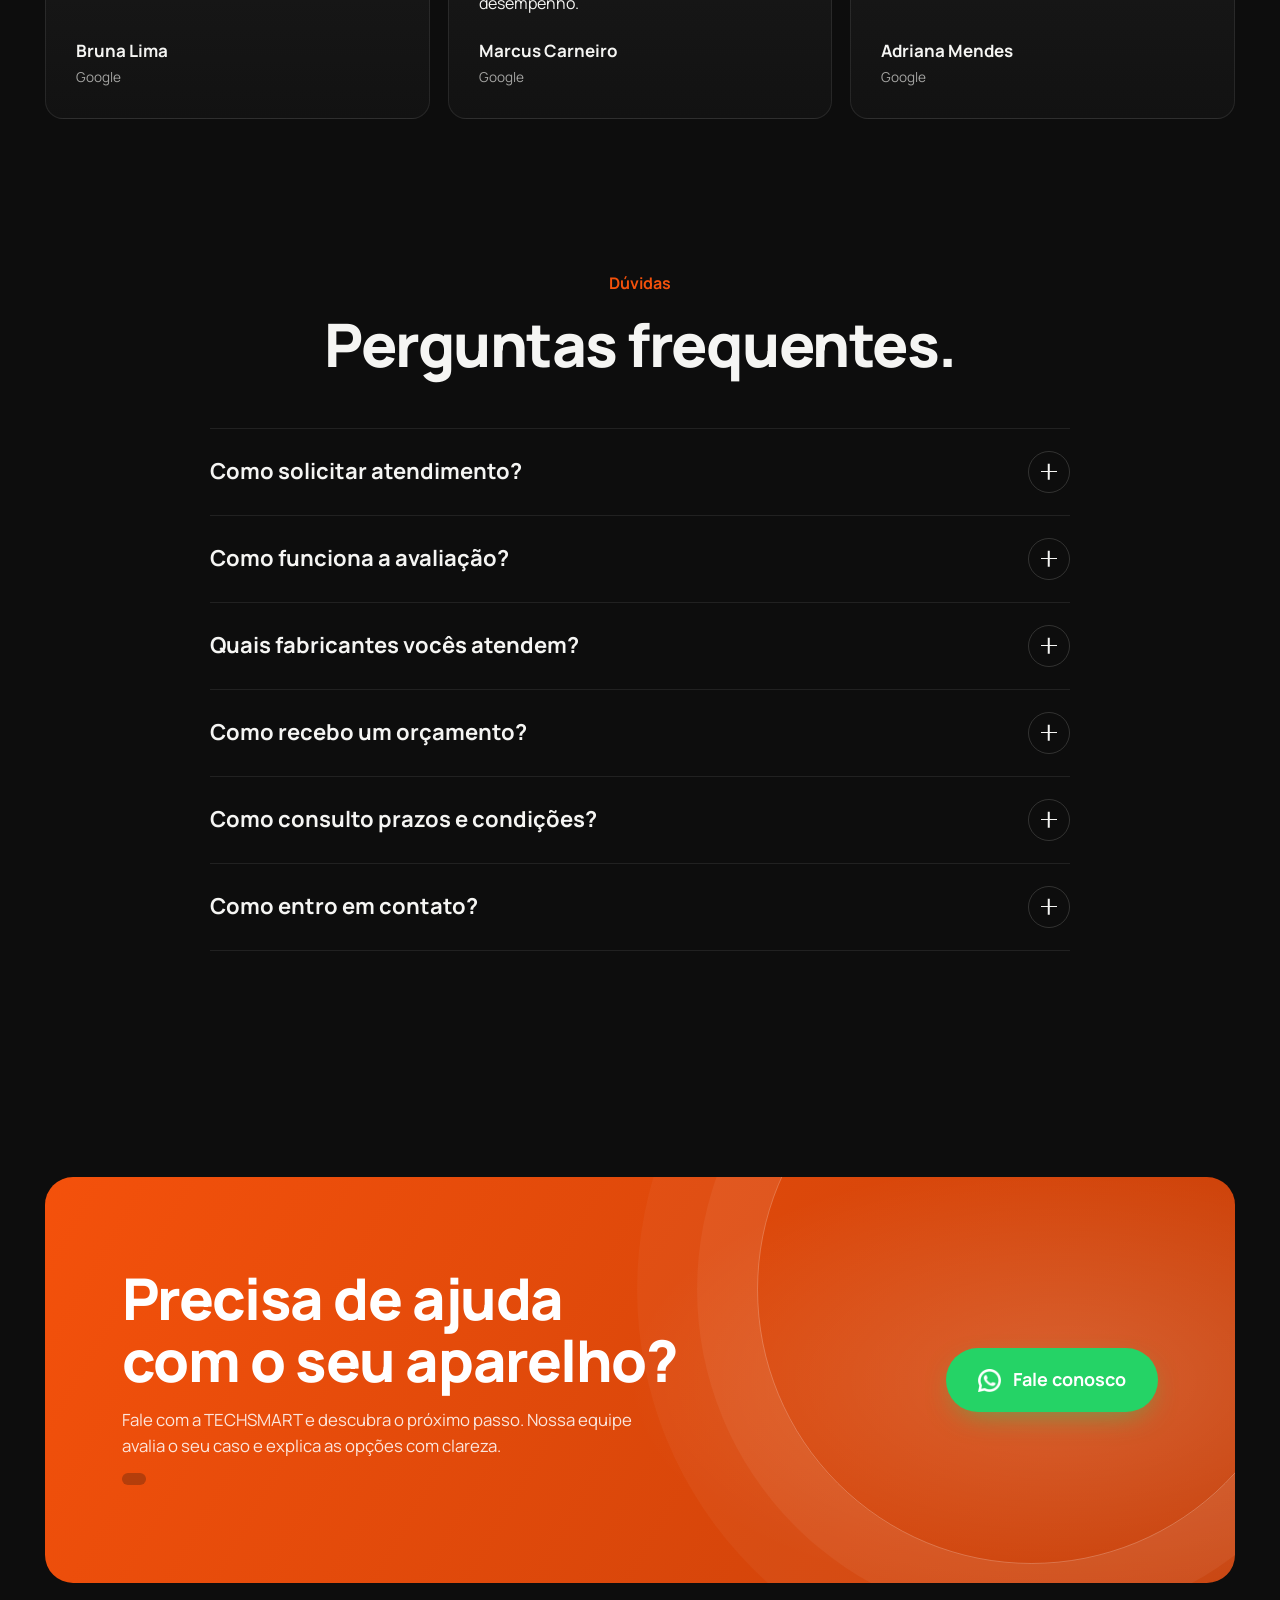
==== commit fda94530: "Add files via upload" ====
--- a/index.html
+++ b/index.html
@@ -9,7 +9,7 @@
 <meta property="og:description" content="Assistência técnica para celulares Samsung, Apple, Motorola e Xiaomi.">
 <meta property="og:type" content="website">
 <meta name="theme-color" content="#0D0D0D">
-<link rel="stylesheet" href="assets/immutable/site.abd9362d398e919c.css">
+<link rel="stylesheet" href="assets/immutable/site.fe33176271bd35ed.css">
 
 </head>
 <body class="nojs">
--- a/assets/immutable/site.fe33176271bd35ed.css
+++ b/assets/immutable/site.fe33176271bd35ed.css
@@ -0,0 +1 @@
+:root{color-scheme:dark;--or:#F4510B;--or-2:#FF7A3D;--bg:#0D0D0D;--bg-2:#121212;--sf:#1B1B1B;--sf-2:#242424;--ln:rgba(245,245,243,.09);--ln-2:rgba(245,245,243,.16);--tx:#F5F5F3;--mu:rgba(245,245,243,.64);--mu-2:rgba(245,245,243,.42);--heart:#14DF14;--r:18px;--r-sm:12px;--wrap:1240px;--pad:max(5vw,18px);--sec:clamp(84px,11vw,150px);--e:cubic-bezier(.2,.7,.2,1);--d1:.2s;--d2:.5s;--hd:76px;--z-hd:50;--z-fab:60;--z-ck:70}:root[data-theme=light],:root[data-theme=dark]{color-scheme:dark}*{box-sizing:border-box;min-width:0}html{scroll-padding-top:calc(var(--hd) + 12px);-webkit-text-size-adjust:100%}body{margin:0;background:var(--bg);color:var(--tx);font:16px/1.6 Manrope,system-ui,-apple-system,Segoe UI,sans-serif;overflow-x:clip;-webkit-font-smoothing:antialiased}img{max-width:100%;display:block}a{color:inherit}button{font:inherit;color:inherit}:focus-visible{outline:2px solid var(--or);outline-offset:3px;border-radius:6px}.wrap{width:min(var(--wrap),100%);margin-inline:auto;padding-inline:var(--pad)}.sec{padding-block:var(--sec);position:relative}.eb{display:inline-flex;align-items:center;gap:8px;color:var(--or);font-weight:700;font-size:.875rem;margin-bottom:14px}h1,h2,h3{margin:0;line-height:1.08;letter-spacing:-.025em;text-wrap:balance}h2{font-size:clamp(2rem,4.2vw,3.25rem);font-weight:800}h3{font-size:1.2rem;font-weight:700;letter-spacing:-.01em}.lead{color:var(--mu);font-size:clamp(1rem,1.3vw,1.125rem);max-width:58ch;margin:18px 0 0}.head{max-width:760px;margin-bottom:clamp(40px,5vw,64px)}.head.c{margin-inline:auto;text-align:center}.head.c .lead{margin-inline:auto}.btn{--h:54px;display:inline-flex;align-items:center;justify-content:center;gap:10px;height:var(--h);padding:0 26px;border-radius:999px;border:0;background:var(--or);color:#fff;font-weight:700;font-size:.95rem;text-decoration:none;cursor:pointer;transition:background var(--d1),transform var(--d1) var(--e),box-shadow var(--d1);box-shadow:0 10px 30px -12px #f4510bb3}.btn:hover{background:var(--or-2);transform:translateY(-2px)}.btn:active{transform:translateY(0)}.btn.gh{background:transparent;color:var(--tx);box-shadow:inset 0 0 0 1px var(--ln-2)}.btn.gh:hover{background:#f5f5f30f}.btn.sm{--h:44px;padding:0 18px;font-size:.875rem}.btn svg{width:18px;height:18px;flex:none}.hd{position:fixed;inset:0 0 auto;z-index:var(--z-hd);padding-top:env(safe-area-inset-top);transition:background var(--d2),border-color var(--d2),backdrop-filter var(--d2);border-bottom:1px solid transparent}.hd.on{background:#0d0d0dc7;backdrop-filter:blur(14px) saturate(1.3);-webkit-backdrop-filter:blur(14px) saturate(1.3);border-color:var(--ln)}.hd .wrap{height:var(--hd);display:flex;align-items:center;gap:24px}.logo{display:inline-flex;align-items:center;gap:10px;text-decoration:none;font-weight:800;letter-spacing:.02em;font-size:1.15rem}.logo i{width:30px;height:30px;border-radius:9px;background:var(--or);display:grid;place-items:center;font-style:normal;color:#fff;font-size:.9rem;box-shadow:0 6px 18px -6px #f4510bcc}.logo b{color:var(--or)}.nav{display:flex;gap:4px;margin-left:auto}.nav a{white-space:nowrap;padding:8px 10px;border-radius:999px;text-decoration:none;color:var(--mu);font-size:.875rem;font-weight:600;transition:color var(--d1),background var(--d1)}.nav a:hover{color:var(--tx)}.nav a.act{color:var(--tx);background:#f5f5f312}.burger{display:none;margin-left:auto;width:44px;height:44px;border-radius:50%;border:1px solid var(--ln-2);background:transparent;cursor:pointer;flex-direction:column;align-items:center;justify-content:center;padding:0}.burger span{display:block;width:18px;height:2px;background:var(--tx);border-radius:2px;transition:transform .3s var(--e),opacity .2s;box-shadow:0 0}.burger span+span{margin-top:5px}.mm{position:fixed;inset:0;z-index:calc(var(--z-hd) - 1);background:#0d0d0df7;backdrop-filter:blur(10px);display:flex;flex-direction:column;justify-content:center;gap:6px;padding:calc(var(--hd) + 20px) var(--pad) 40px;opacity:0;visibility:hidden;transition:opacity .3s,visibility .3s}.mm.open{opacity:1;visibility:visible}.mm a:not(.btn){font-size:1.6rem;font-weight:800;text-decoration:none;padding:6px 0;color:var(--mu)}.mm a.act{color:var(--tx)}.mm .btn{margin-top:18px;align-self:flex-start}body.lock{overflow:hidden}.burger[aria-expanded=true] span:first-child{transform:translateY(3.5px) rotate(45deg)}.burger[aria-expanded=true] span:last-child{transform:translateY(-3.5px) rotate(-45deg)}@media(max-width:1280px){.nav,.hd .wrap>.btn{display:none}.burger{display:flex}}.hd .wrap>.btn{white-space:nowrap;flex:none}.intro{position:relative;height:560vh;height:560svh}.intro-pin{position:sticky;top:0;height:100vh;height:100svh;overflow:hidden;isolation:isolate;background:radial-gradient(45% 55% at 50% 55%,rgba(244,81,11,.18),transparent 70%),var(--bg)}.intro-pin:after{content:"";position:absolute;inset:0;z-index:-1;background-image:linear-gradient(var(--ln) 1px,transparent 1px),linear-gradient(90deg,var(--ln) 1px,transparent 1px);background-size:72px 72px;-webkit-mask:radial-gradient(55% 55% at 50% 50%,#000,transparent 75%);mask:radial-gradient(55% 55% at 50% 50%,#000,transparent 75%);opacity:.45}.iword{position:absolute;left:50%;top:50%;translate:-50% -50%;font-weight:800;font-size:clamp(3.6rem,15vw,15rem);letter-spacing:-.055em;line-height:.8;white-space:nowrap;color:transparent;background:linear-gradient(180deg,#f5f5f329,#f4510b3d 70%,#f4510b00);-webkit-background-clip:text;background-clip:text;pointer-events:none;will-change:transform,opacity}#ph3d{position:absolute;inset:0;width:100%;height:100%;display:block}.ifb{position:absolute;inset:0;display:none;place-items:center}.intro.no3d .ifb{display:grid}.cssph{width:min(280px,58%);aspect-ratio:78/163;border-radius:44px;background:linear-gradient(160deg,#f08a4b,#c9531b);padding:9px;box-shadow:0 40px 80px -30px #000000e6,0 0 90px -20px #f4510b73;animation:fl 6s ease-in-out infinite}.cssph div{height:100%;border-radius:36px;background:radial-gradient(80% 50% at 50% 30%,rgba(244,81,11,.35),transparent),#0b0b0b;display:grid;place-items:center;font-weight:800;letter-spacing:.05em}@keyframes fl{50%{transform:translateY(-14px) rotate(-2deg)}}.ihint{position:absolute;left:50%;bottom:calc(26px + env(safe-area-inset-bottom));translate:-50% 0;display:flex;align-items:center;gap:10px;color:var(--mu);font-size:.82rem;font-weight:600;transition:opacity .4s}.ihint i{width:20px;height:32px;border-radius:12px;border:1.5px solid var(--mu-2);position:relative}.ihint i:after{content:"";position:absolute;left:50%;top:7px;width:3px;height:7px;border-radius:2px;background:var(--or);translate:-50% 0;animation:sc 1.8s var(--e) infinite}@keyframes sc{0%{opacity:0;transform:translateY(0)}30%{opacity:1}to{opacity:0;transform:translateY(10px)}}.hero{position:absolute;inset:0;display:grid;align-items:center;padding:calc(var(--hd) + 24px) 0 40px;background:radial-gradient(50% 60% at 50% 45%,rgba(244,81,11,.16),transparent 70%),var(--bg);opacity:0;visibility:hidden;will-change:opacity}.hero.on{visibility:visible}.hero-tx{text-align:center;display:flex;flex-direction:column;align-items:center}.hero h1{font-size:clamp(2.5rem,6vw,5.2rem);font-weight:800;letter-spacing:-.035em;max-width:14ch}.hero h1 em{font-style:normal;color:var(--or)}.hero .lead{font-size:clamp(1.05rem,1.4vw,1.2rem);margin-inline:auto}.hero-cta{display:flex;flex-wrap:wrap;justify-content:center;gap:12px;margin-top:34px}.hero-tx>*{transform:translateY(calc((1 - var(--hp,1)) * 22px))}.hd{transition:background var(--d2),border-color var(--d2),backdrop-filter var(--d2),opacity .5s var(--e),transform .5s var(--e)}body.in-intro .hd{opacity:0;pointer-events:none;transform:translateY(-12px)}body.in-intro .wa-fab{opacity:0;pointer-events:none}@media(max-width:900px){.intro{height:480vh;height:480svh}}[data-rv]{opacity:0;transform:translateY(18px);transition:opacity .55s var(--e),transform .55s var(--e);transition-delay:calc(var(--i,0) * 70ms)}[data-rv=l]{transform:translate(-20px)}[data-rv=r]{transform:translate(20px)}[data-rv=z]{transform:scale(.97)}[data-rv].vis,.nojs [data-rv]{opacity:1;transform:none}.sv{display:grid;grid-template-columns:repeat(3,minmax(0,1fr));gap:18px}.card{position:relative;background:linear-gradient(180deg,var(--sf),var(--bg-2));border:1px solid var(--ln);border-radius:var(--r);padding:28px;display:flex;flex-direction:column;gap:12px;transition:transform .25s var(--e),border-color .25s,box-shadow .25s}.card:hover{transform:translateY(-4px);border-color:#f4510b73;box-shadow:0 24px 50px -28px #f4510b73}.ic{width:48px;height:48px;border-radius:14px;display:grid;place-items:center;background:#f4510b1f;color:var(--or);border:1px solid rgba(244,81,11,.25)}.ic svg{width:24px;height:24px}.card p{margin:0;color:var(--mu);font-size:.95rem}.card .bn{font-size:.875rem;color:var(--tx);font-weight:600;display:flex;gap:8px;align-items:flex-start}.card .bn:before{content:"";flex:none;margin-top:8px;width:6px;height:6px;border-radius:50%;background:var(--or)}.card .lk{margin-top:auto;padding-top:6px;color:var(--or);font-weight:700;font-size:.9rem;text-decoration:none;display:inline-flex;gap:6px;align-items:center;min-height:44px}.card .lk span{transition:transform var(--d1)}.card .lk:hover span{transform:translate(4px)}@media(max-width:1000px){.sv{grid-template-columns:repeat(2,minmax(0,1fr))}}@media(max-width:620px){.sv{grid-template-columns:1fr}}.car{position:relative}#lap3d{display:none}.nes.lap{height:400vh;height:400svh;padding:0}.nes.lap .nes-pin{position:sticky;top:0;height:100vh;height:100svh;display:flex;flex-direction:column;padding-top:calc(var(--hd) + 28px);overflow:hidden}.nes.lap .nes-pin .head{margin-bottom:0}.nes.lap #lap3d{display:block;flex:1;min-height:0;width:100%}.nes.lap .car-wrap{display:none}@media(max-width:900px){.nes.lap{height:330vh;height:330svh}}.track{display:flex;gap:18px;overflow-x:auto;scroll-snap-type:x mandatory;cursor:grab;user-select:none;-webkit-user-select:none;scrollbar-width:none;padding-bottom:4px;overscroll-behavior-x:contain}.track::-webkit-scrollbar{display:none}.track.drag{cursor:grabbing;scroll-snap-type:none}.track img{pointer-events:none}.slide{flex:0 0 min(78%,820px);scroll-snap-align:center;aspect-ratio:16/10;border-radius:22px;overflow:hidden;position:relative;background:var(--sf);border:1px solid var(--ln)}.slide img{width:100%;height:100%;object-fit:cover}.ph{position:absolute;inset:0;display:grid;place-items:center;text-align:center;padding:24px;background:radial-gradient(70% 60% at 30% 20%,rgba(244,81,11,.16),transparent 70%),repeating-linear-gradient(135deg,rgba(245,245,243,.025) 0 2px,transparent 2px 14px),linear-gradient(160deg,#1d1d1d,#101010)}.ph b{display:block;font-size:clamp(1.2rem,2.4vw,1.8rem);letter-spacing:-.02em}.ph small{color:var(--mu-2);font-size:.85rem}.slide figcaption{position:absolute;left:18px;bottom:16px;padding:8px 14px;border-radius:999px;background:#0d0d0db3;backdrop-filter:blur(8px);font-weight:700;font-size:.85rem}.car-ui{display:flex;align-items:center;justify-content:space-between;gap:16px;margin-top:22px}.dots{display:flex;gap:6px}.dots button{width:28px;height:44px;border:0;background:none;cursor:pointer;display:grid;place-items:center;padding:0}.dots button:after{content:"";width:22px;height:4px;border-radius:4px;background:var(--ln-2);transition:background .3s,width .3s}.dots button[aria-current=true]:after{background:var(--or)}.arr{display:flex;gap:10px}.arr button{width:48px;height:48px;border-radius:50%;border:1px solid var(--ln-2);background:transparent;cursor:pointer;display:grid;place-items:center;transition:background var(--d1),border-color var(--d1)}.arr button:hover{background:#f4510b24;border-color:#f4510b80}.arr svg{width:18px;height:18px}.res{background:linear-gradient(180deg,var(--bg),#100c0a 50%,var(--bg))}.st{display:grid;grid-template-columns:repeat(4,minmax(0,1fr));border-top:1px solid var(--ln)}.st>div{padding:34px 26px 10px 0;border-right:1px solid var(--ln);position:relative}.st>div:last-child{border-right:0}.st>div+div{padding-left:26px}.st>div:before{content:"";position:absolute;top:-1px;left:0;height:2px;width:0;background:var(--or);transition:width 1s var(--e)}.st>div.vis:before{width:44px}.st>div+div:before{left:26px}.num{font-size:clamp(2.6rem,5.4vw,4.4rem);font-weight:800;letter-spacing:-.04em;line-height:1;font-variant-numeric:tabular-nums}.num .un{font-size:.36em;letter-spacing:-.01em;color:var(--mu);margin-left:6px;font-weight:700}.num sup{color:var(--or);font-size:.55em;vertical-align:top;margin-left:2px}.st p{margin:10px 0 0;color:var(--mu);font-weight:600}.pend{display:inline-block;margin-top:8px;font-size:.75rem;color:var(--mu-2)}@media(max-width:860px){.st{grid-template-columns:repeat(2,minmax(0,1fr))}.st>div{border-right:0;border-bottom:1px solid var(--ln);padding:28px 12px 22px 0}.st>div+div{padding-left:0}.st>div:nth-child(2n){padding-left:18px;border-left:1px solid var(--ln)}.st>div+div:before{left:0}.st>div:nth-child(2n):before{left:18px}}.bb{display:grid;grid-template-columns:repeat(4,minmax(0,1fr));gap:14px}.brand{position:relative;height:150px;border-radius:var(--r);border:1px solid var(--ln);background:var(--sf);cursor:pointer;display:flex;flex-direction:column;align-items:center;justify-content:center;gap:8px;text-decoration:none;transition:transform .25s var(--e),border-color .25s,background .25s;overflow:hidden}.brand b{font-size:clamp(1.25rem,2vw,1.6rem);font-weight:800;letter-spacing:-.01em}.brand small{color:var(--mu-2);font-size:.8rem;font-weight:600;transition:color .25s}.brand:after{content:"";position:absolute;inset:auto 0 0;height:3px;background:var(--or);transform:scaleX(0);transform-origin:left;transition:transform .35s var(--e)}.brand:hover{transform:translateY(-3px);border-color:var(--ln-2);background:var(--sf-2)}.brand:hover:after{transform:scaleX(1)}.brand[aria-pressed=true]{border-color:var(--or);background:linear-gradient(180deg,rgba(244,81,11,.14),var(--sf))}.brand[aria-pressed=true]:after{transform:scaleX(1)}.brand[aria-pressed=true] small{color:var(--or)}.fbk{margin-top:22px;min-height:28px;color:var(--mu);font-weight:600;text-align:center}.fbk b{color:var(--tx)}@media(max-width:760px){.bb{grid-template-columns:repeat(2,minmax(0,1fr))}.brand{height:118px}}.prs{position:relative}@media(min-width:901px)and (prefers-reduced-motion:no-preference){.prs{height:300vh}.prs>.wrap{position:sticky;top:0;height:100vh;display:flex;flex-direction:column;justify-content:center;padding-top:var(--hd)}}.pr{display:grid;grid-template-columns:repeat(5,minmax(0,1fr));gap:18px;position:relative;--p:0}.pr:before,.pr:after{content:"";position:absolute;left:24px;right:24px;top:23px;height:2px;background:var(--ln)}.pr:after{background:var(--or);transform:scaleX(var(--p));transform-origin:left;box-shadow:0 0 14px #f4510b99;will-change:transform}.stp h3,.stp p{opacity:.38;transform:translateY(8px);transition:opacity .7s var(--e),transform .7s var(--e)}.stp.on h3,.stp.on p{opacity:1;transform:none}.stp .n{transition:border-color .6s,background .6s,color .6s,transform .6s var(--e),box-shadow .6s}.stp.on .n{transform:scale(1.08);box-shadow:0 0 0 6px #f4510b26}.stp{position:relative;z-index:1}.stp .n{width:48px;height:48px;border-radius:50%;display:grid;place-items:center;background:var(--bg);border:1.5px solid var(--ln-2);font-weight:800;transition:border-color .4s,background .4s,color .4s}.stp.on .n{border-color:var(--or);background:var(--or);color:#fff}.stp .n svg{width:22px;height:22px}.stp .n{color:var(--mu)}.stp h3{margin:22px 0 8px;font-size:1.05rem}.stp p{margin:0;color:var(--mu);font-size:.93rem}.note{margin-top:34px;color:var(--mu-2);font-size:.85rem}@media(max-width:900px){.pr{grid-template-columns:1fr;gap:28px;padding-left:4px}.pr:before,.pr:after{inset:24px auto 24px 27px;width:2px;height:auto}.pr:after{transform:scaleY(var(--p));transform-origin:top}.stp{display:grid;grid-template-columns:48px 1fr;column-gap:20px}.stp h3{margin:10px 0 6px}.stp p{grid-column:2}}.dp{display:grid;grid-template-columns:repeat(3,minmax(0,1fr));gap:18px}.dp blockquote{margin:0}.dp .card p{color:var(--tx);font-size:1rem}.dp cite{font-style:normal;color:var(--mu);font-size:.875rem;font-weight:600}.empty{border:1px dashed var(--ln-2);border-radius:var(--r);padding:clamp(28px,5vw,52px);text-align:center;color:var(--mu);max-width:760px;margin-inline:auto}.empty b{display:block;color:var(--tx);font-size:1.15rem;margin-bottom:6px}@media(max-width:900px){.dp{grid-template-columns:1fr}}.fq{max-width:860px;margin-inline:auto;border-top:1px solid var(--ln)}.qa{border-bottom:1px solid var(--ln)}.qa button{width:100%;display:flex;align-items:center;justify-content:space-between;gap:18px;text-align:left;padding:24px 0;background:none;border:0;cursor:pointer;font-size:clamp(1rem,1.4vw,1.15rem);font-weight:700;min-height:44px}.qa .pl{flex:none;width:34px;height:34px;border-radius:50%;border:1px solid var(--ln-2);display:grid;place-items:center;transition:transform .35s var(--e),background .25s,border-color .25s}.qa .pl:before,.qa .pl:after{content:"";position:absolute;width:12px;height:1.5px;background:currentColor}.qa .pl{position:relative}.qa .pl:after{transform:rotate(90deg);transition:transform .35s var(--e)}.qa button[aria-expanded=true] .pl{background:var(--or);border-color:var(--or)}.qa button[aria-expanded=true] .pl:after{transform:rotate(0)}.qa .ans{display:grid;grid-template-rows:0fr;transition:grid-template-rows .4s var(--e)}.qa .ans>div{overflow:hidden}.qa .ans p{margin:0 0 24px;color:var(--mu);max-width:68ch}.qa button[aria-expanded=true]+.ans{grid-template-rows:1fr}.cta{padding-block:clamp(40px,6vw,80px) var(--sec)}.ban{position:relative;overflow:hidden;border-radius:28px;padding:clamp(40px,7vw,92px) clamp(24px,6vw,80px);background:radial-gradient(60% 90% at 85% 50%,rgba(255,255,255,.16),transparent 60%),linear-gradient(120deg,#f4510b,#c7400a);display:grid;grid-template-columns:minmax(0,1.3fr) auto;align-items:center;gap:32px;isolation:isolate}.ban:after{content:"";position:absolute;right:-6%;top:-40%;width:46%;aspect-ratio:1;border-radius:50%;border:1px solid rgba(255,255,255,.25);z-index:-1;box-shadow:0 0 0 60px #ffffff0d,0 0 0 120px #ffffff09}.ban h2{color:#fff;font-size:clamp(2rem,4.6vw,3.6rem)}.ban p{color:#ffffffdb;margin:16px 0 0;max-width:52ch;font-size:1.05rem}.ban .ctx{display:inline-block;margin-top:14px;padding:6px 12px;border-radius:999px;background:#0d0d0d40;color:#fff;font-weight:700;font-size:.85rem}.ban .btn{background:#0d0d0d;box-shadow:0 14px 34px -14px #000000b3}.ban .btn:hover{background:#1f1f1f}@media(max-width:800px){.ban{grid-template-columns:1fr;text-align:center}.ban p{margin-inline:auto}.ban .btn{justify-self:center}}.ft{border-top:1px solid var(--ln);padding:64px 0 calc(32px + env(safe-area-inset-bottom))}.ft-g{display:grid;grid-template-columns:minmax(0,1.4fr) repeat(3,minmax(0,1fr));gap:36px}.ft h4{margin:0 0 14px;font-size:.9rem;color:var(--tx)}.ft ul{list-style:none;margin:0;padding:0;display:grid;gap:4px}.ft li a,.ft li span{color:var(--mu);text-decoration:none;font-size:.92rem;display:inline-block;padding:5px 0;transition:color var(--d1)}.ft li a:hover{color:var(--or)}.ft-d{color:var(--mu);font-size:.95rem;max-width:36ch;margin:16px 0 0}.cred{margin-top:56px;padding-top:28px;border-top:1px solid var(--ln);display:grid;gap:6px;justify-items:center;text-align:center;font-size:.84rem;color:var(--mu)}.cred p{margin:0}.cred a{color:var(--tx);text-decoration:none;font-weight:700;transition:color var(--d1)}.cred a:hover{color:var(--heart)}.cred .sub{font-size:.76rem;color:var(--mu-2)}.heart{display:inline-block;width:14px;height:14px;vertical-align:-2px;color:var(--heart);animation:hb 1.3s ease-in-out infinite;transform-origin:50% 60%}@keyframes hb{0%,to{transform:scale(1)}15%{transform:scale(1.25)}30%{transform:scale(1)}45%{transform:scale(1.16)}60%{transform:scale(1)}}@media(max-width:900px){.ft-g{grid-template-columns:1fr 1fr}.ft-g>div:first-child{grid-column:1/-1}}@media(max-width:520px){.ft-g{grid-template-columns:1fr}}.wa-fab{position:fixed;right:max(20px,env(safe-area-inset-right));bottom:max(20px,env(safe-area-inset-bottom));z-index:var(--z-fab);width:60px;height:60px;border-radius:50%;display:grid;place-items:center;background:#25d366;color:#fff;box-shadow:0 10px 26px -10px #25d36699;transition:transform .25s var(--e)}.wa-fab:hover{transform:scale(1.07)}.btn.wa{background:#25d366;box-shadow:0 10px 30px -12px #25d366b3}.btn.wa:hover{background:#1fbe5a}.ich{display:inline-block;background:currentColor;-webkit-mask:url([data-uri]) center/contain no-repeat;mask:url([data-uri]) center/contain no-repeat}.wa-fab .ich{width:30px;height:30px}.btn .ich{width:20px;height:20px;flex:none}.btn.sm .ich,.card .lk .ich{width:18px;height:18px}.card .lk{color:#25d366}.wa-fab:before{content:"";position:absolute;inset:0;border-radius:50%;background:#25d366;z-index:-1;animation:wp 2.6s cubic-bezier(.2,.6,.3,1) infinite}@keyframes wp{0%{transform:scale(1);opacity:.4}to{transform:scale(1.55);opacity:0}}@media(max-width:640px){.wa-fab{width:54px;height:54px}}.view[hidden]{display:none}.doc{padding:calc(var(--hd) + 64px) 0 var(--sec)}.doc .wrap{max-width:820px}.doc h1{font-size:clamp(2.2rem,4.4vw,3.4rem);font-weight:800;margin:6px 0 10px}.doc h2{font-size:1.35rem;margin:38px 0 10px}.doc p,.doc li{color:var(--mu)}.doc .upd{color:var(--mu-2);font-size:.88rem}.back{display:inline-flex;align-items:center;gap:8px;color:var(--or);font-weight:700;text-decoration:none;min-height:44px}@media(prefers-reduced-motion:reduce){html{scroll-behavior:auto}*,*:before,*:after{animation:none!important;transition-duration:.01ms!important}[data-rv]{opacity:1;transform:none}.intro{height:auto}.intro-pin{position:relative}#ph3d,.iword,.ihint,.ifb{display:none!important}.hero{position:relative;opacity:1;visibility:visible}body.in-intro .hd{opacity:1;pointer-events:auto;transform:none}}@font-face{font-family:Manrope;src:url(manrope.a30ddcd349703aff.woff2) format("woff2");font-weight:200 800;font-style:normal;font-display:swap}@media(min-width:1050px){:root{--desktop-scale:1;--hd:calc(76px * var(--desktop-scale));--sec:calc(150px * var(--desktop-scale))}@supports (zoom: calc(100vw/1920px)){:root{--desktop-scale:clamp(.84, calc(100vw/1920px) ,1)}}.wrap{width:min(1048px,calc(100% - 36px));padding-inline:0;zoom:var(--desktop-scale)}.hd .wrap{height:76px}.hd .wrap>.btn,.nav{display:inline-flex}.burger{display:none}.hero{padding:0 0 16px}.hero h1{font-size:5.2rem;max-width:none;line-height:1.08}.hero h1 .video-line,.hero h1 em{display:block}.hero .lead{font-size:1.2rem;max-width:58ch}#servicos .head{max-width:750px}#servicos .card{min-height:280px}#nosso-espaco .head{max-width:570px}#processo .head{max-width:660px}.nes.lap .nes-pin{padding-top:calc(104px * var(--desktop-scale))}.nes.lap #lap3d{margin-inline:auto;width:100%;max-width:1100px}.iword{font-size:clamp(3.6rem,12.6vw,15rem)}.ihint,.wa-fab{zoom:var(--desktop-scale)}}@media(max-width:1049px){.btn,.btn.sm{font-size:1rem}.btn.sm{min-height:44px}}@media(min-width:901px)and (prefers-reduced-motion:no-preference){.prs>.wrap{height:100svh}}@media(min-width:1050px)and (prefers-reduced-motion:no-preference){.prs>.wrap{height:calc(100svh / var(--desktop-scale));padding-top:76px}}body{font-size:18px;line-height:1.55}h2{font-size:clamp(2.25rem,5vw,3.75rem)}h3{font-size:1.4rem}.eb{font-size:1rem;margin-bottom:16px}.lead{font-size:clamp(1.125rem,1.6vw,1.3125rem);margin-top:20px}.head{margin-bottom:clamp(28px,4vw,56px)}.btn{--h:64px;font-size:1.125rem;padding-inline:clamp(20px,3vw,32px);gap:12px}.btn.sm{--h:52px;font-size:1rem;padding-inline:18px;gap:9px}.btn svg,.btn .ich{width:23px;height:23px}.btn.sm svg,.btn.sm .ich{width:20px;height:20px}.logo{font-size:1.3rem}.logo i{width:36px;height:36px;font-size:1rem}.burger{width:50px;height:50px}.burger span{width:22px}.mm{overflow-y:auto;justify-content:safe center}.mm a:not(.btn){font-size:1.75rem}.hero{padding-inline:0}.hero h1{font-size:clamp(2.75rem,9.5vw,5.75rem)}.hero .lead{font-size:clamp(1.125rem,2.4vw,1.375rem)}.hero-cta{margin-top:clamp(24px,4vw,36px);gap:14px}.card{padding:clamp(22px,2.5vw,30px);gap:15px}.ic{width:56px;height:56px;border-radius:16px}.ic svg{width:29px;height:29px}.card p,.card .lk,.stp p,.ft-d,.ft li a,.ft li span{font-size:1.0625rem}.card .lk .ich{width:22px;height:22px}.sv,.pr{gap:22px}.brand b{font-size:clamp(1.35rem,2vw,1.8rem)}.brand small,.ft h4{font-size:1rem}.stp h3{font-size:1.2rem;margin-bottom:10px}.stp .n{width:56px;height:56px}.stp .n svg{width:26px;height:26px}.pr:before,.pr:after{left:28px;right:calc((100% - 88px)/5 - 28px);top:27px}.qa button{font-size:clamp(1.15rem,2vw,1.375rem);padding-block:22px}.qa .pl{width:42px;height:42px}.qa .pl:before,.qa .pl:after{width:16px}.wa-fab{width:68px;height:68px}.wa-fab .ich{width:35px;height:35px}.ihint{font-size:1rem}@media(min-width:1050px){:root{--hd:calc(88px * var(--desktop-scale))}.wrap{width:min(1190px,calc(100% - 48px))}.hd .wrap{height:88px;justify-content:center;gap:clamp(16px,2vw,32px)}.nav{gap:2px;margin-left:0}.nav a{font-size:1rem;padding-inline:8px}.hero h1{font-size:5.9rem}.hero .lead{font-size:1.375rem}#servicos .head{max-width:850px}#servicos .card{min-height:304px}#nosso-espaco .head{max-width:670px}#processo .head{max-width:755px}.nes.lap .nes-pin{padding-top:calc(112px * var(--desktop-scale))}.prs>.wrap{padding-top:88px}}@media(max-width:900px){.pr{gap:26px}.pr:before,.pr:after{left:31px;right:auto;bottom:calc(var(--last-step-height,54px) - 28px)}.stp{grid-template-columns:56px minmax(0,1fr)}}@media(max-width:620px){:root{--sec:clamp(65px,13vw,88px)}body{font-size:17px}.wrap{padding-inline:max(5vw,18px)}h2{font-size:clamp(2.1rem,9vw,3rem)}.hero{padding:clamp(24px,7svh,64px) 0 20px}.hero h1{font-size:clamp(2.45rem,9.5vw,4rem)}.hero .lead{font-size:1.125rem;line-height:1.5}.hero-cta{gap:10px}.hero-cta .btn{--h:56px;padding-inline:16px;font-size:1rem;gap:8px}.hero-cta .btn .ich{width:21px;height:21px}.brand{padding-inline:10px;overflow-wrap:anywhere}.wa-fab{width:60px;height:60px}.wa-fab .ich{width:32px;height:32px}.ihint{font-size:.9rem}}@media(max-width:620px)and (max-height:650px){.hero{padding-block:26px 12px}.hero h1{font-size:clamp(2.2rem,8.5vw,3rem)}.hero .eyebrow,.hero .eb{margin-bottom:10px}.hero .lead{margin-top:14px}.hero-cta{margin-top:18px}}@media(max-width:900px){.mm{overscroll-behavior:contain;padding-bottom:max(28px,env(safe-area-inset-bottom))}.hero,.cta,.ft{overflow-wrap:anywhere}.hd.on,.mm{-webkit-backdrop-filter:none;backdrop-filter:none;background-color:#131313}.wa-fab{bottom:max(18px,env(safe-area-inset-bottom));right:max(16px,env(safe-area-inset-right))}}@media(max-width:620px){.intro-pin:has(.hero.on) .hero{overflow-y:auto;overscroll-behavior-y:auto}}@media(prefers-reduced-motion:reduce){.intro-pin{height:auto;min-height:100svh;display:grid}.stp h3,.stp p{opacity:1;transform:none}.pr:after{--p:1}}.logo{color:var(--or);flex:none}.brand-logo{display:block;width:144px;height:auto}.ft .brand-logo{width:168px;max-width:100%}@media(max-width:1049px){.hd .brand-logo{width:120px}}.review-stars{color:#ffb43a;font-size:1.15rem;letter-spacing:.08em;line-height:1.15}.review-person{display:grid;gap:2px;margin-top:auto;padding-top:8px}.review-person strong{font-size:1.0625rem}.review-person small{color:var(--mu);font-size:.85rem}@media(min-width:769px)and (max-width:900px){#dp .dp{grid-template-columns:repeat(3,minmax(0,1fr));gap:12px}#dp .card{padding:18px}}
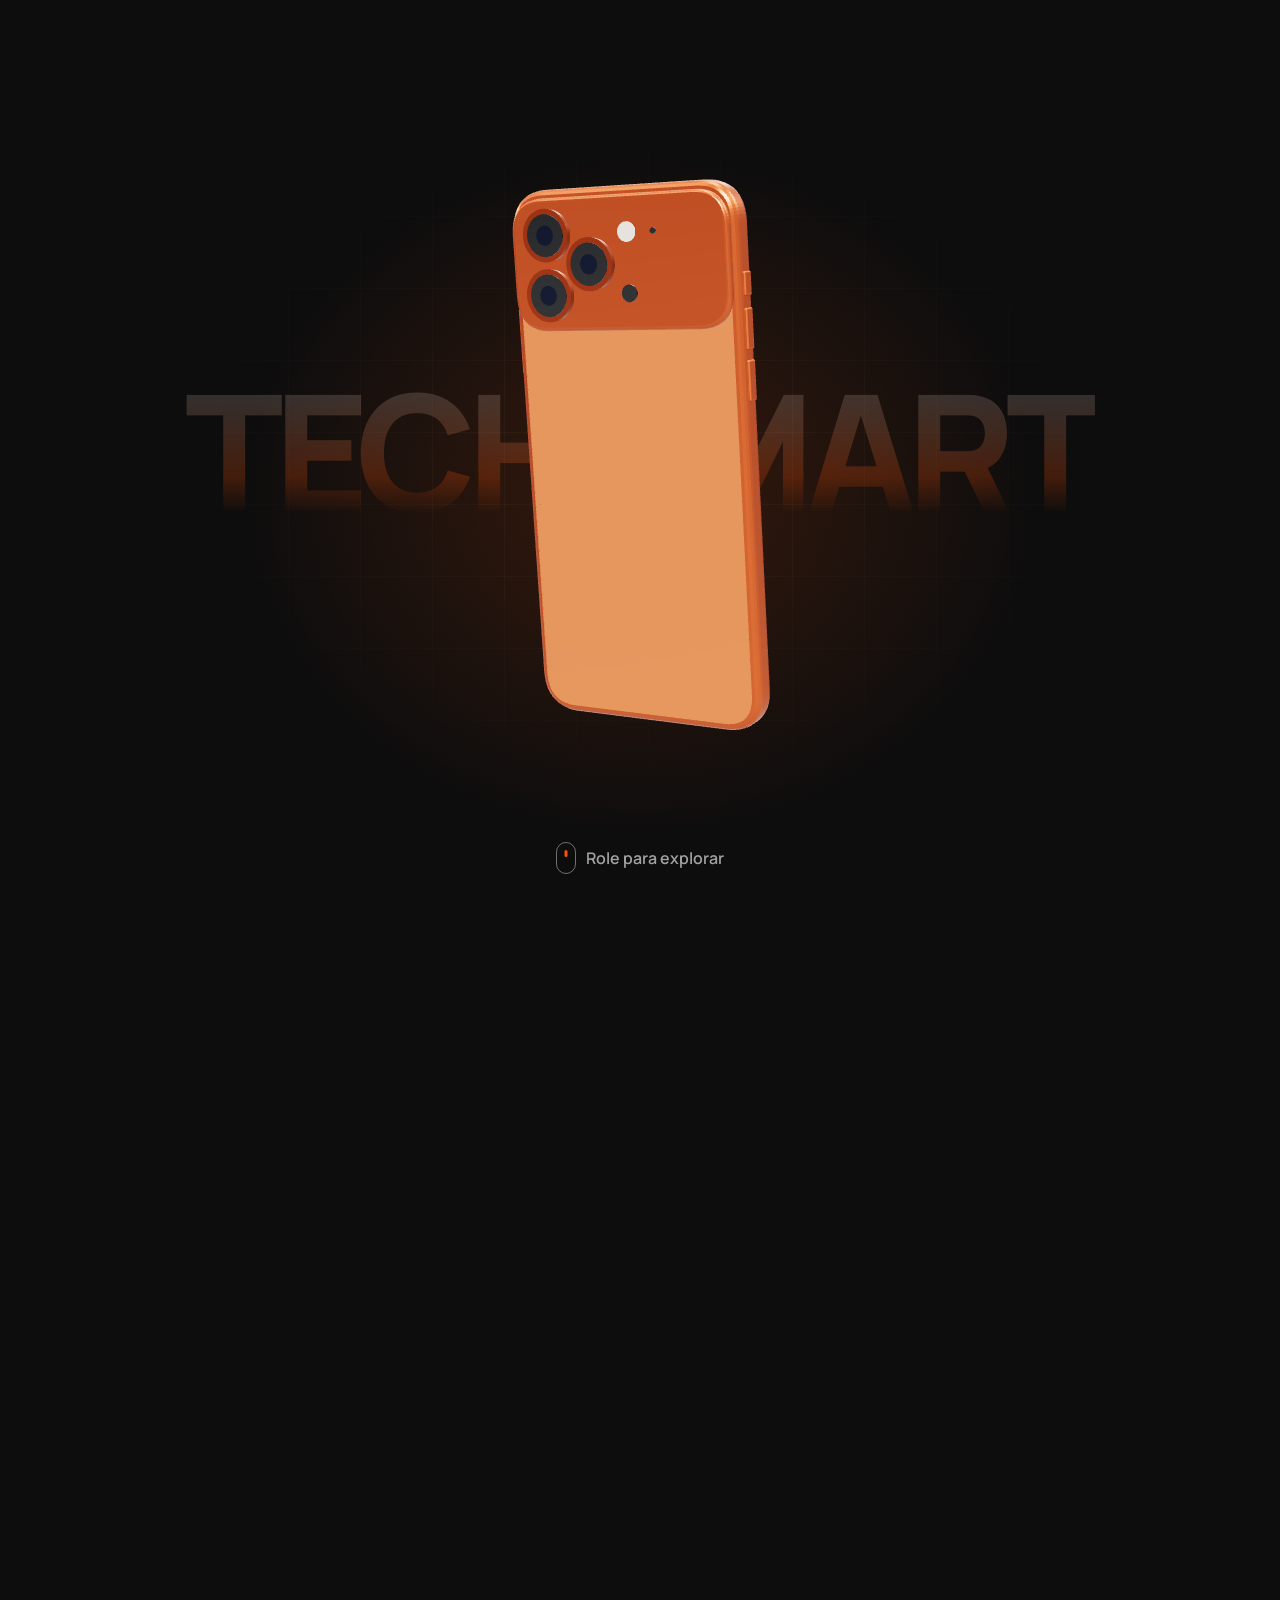
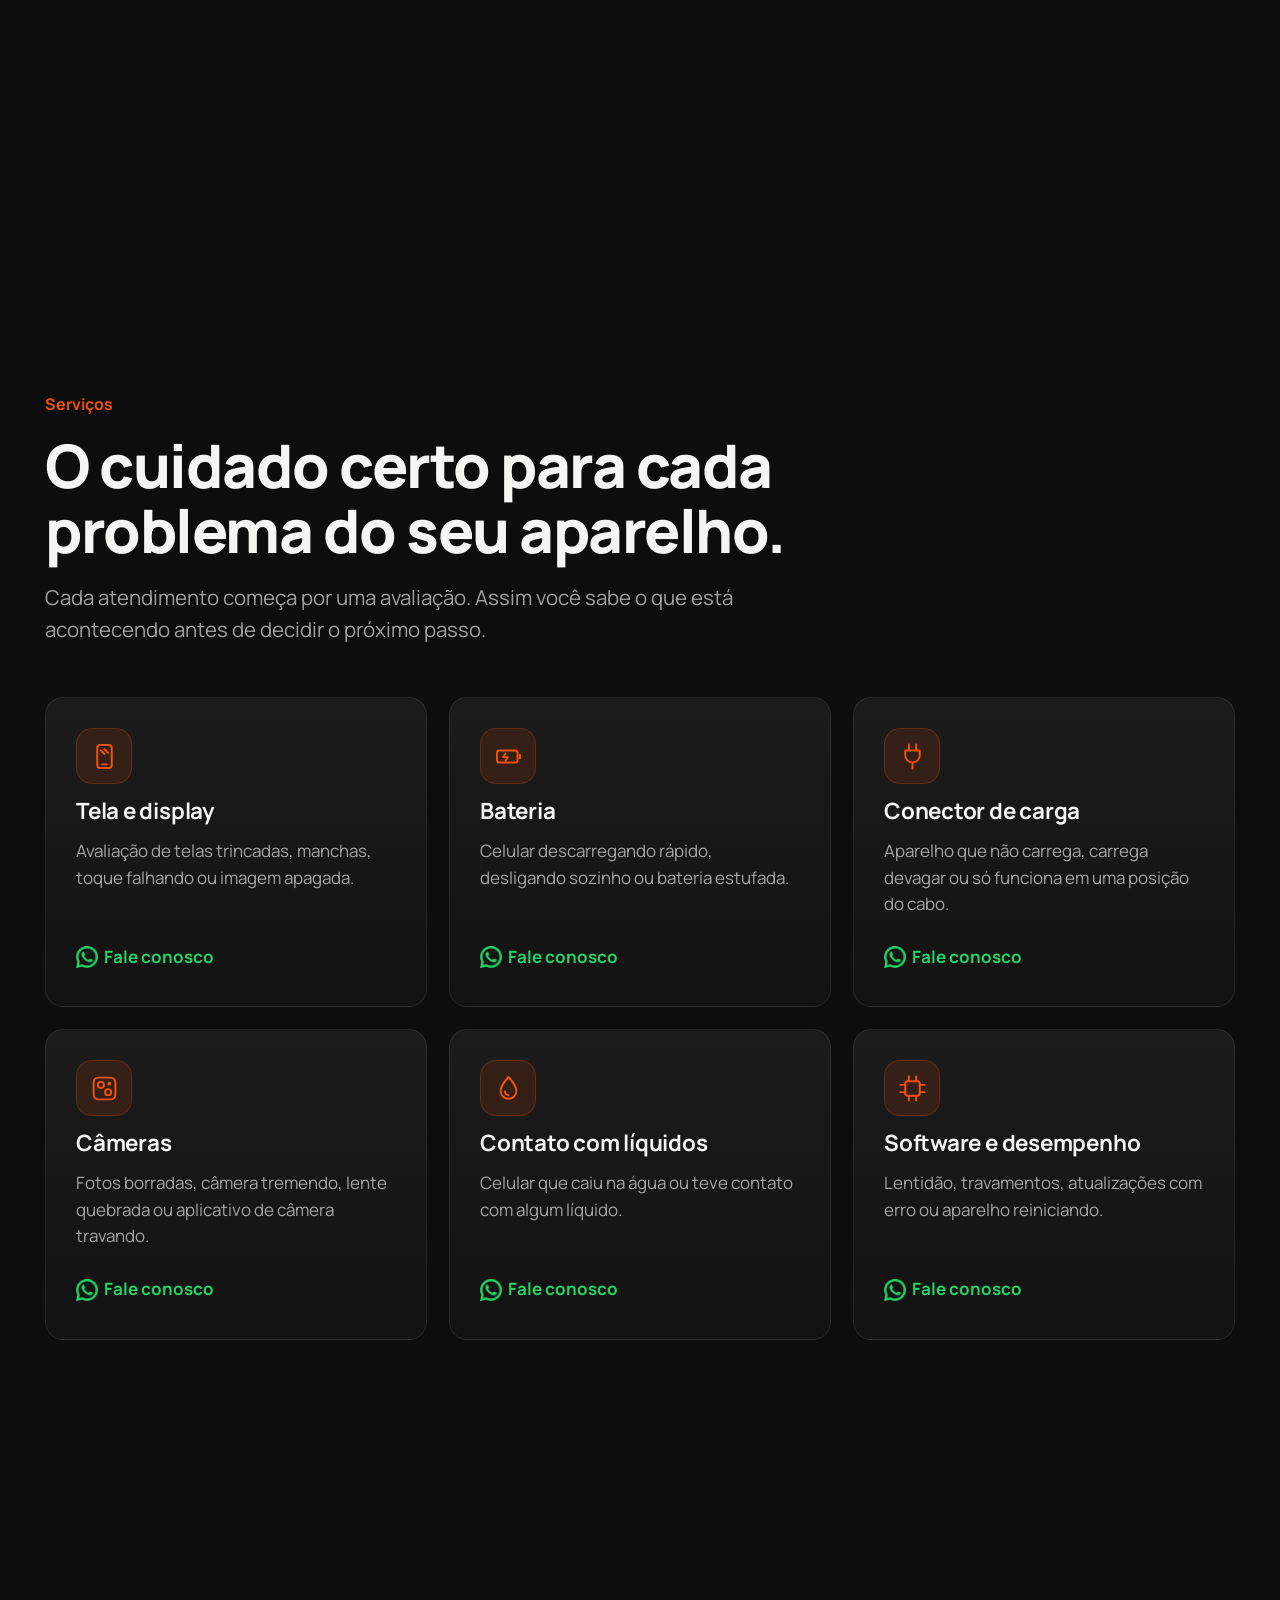
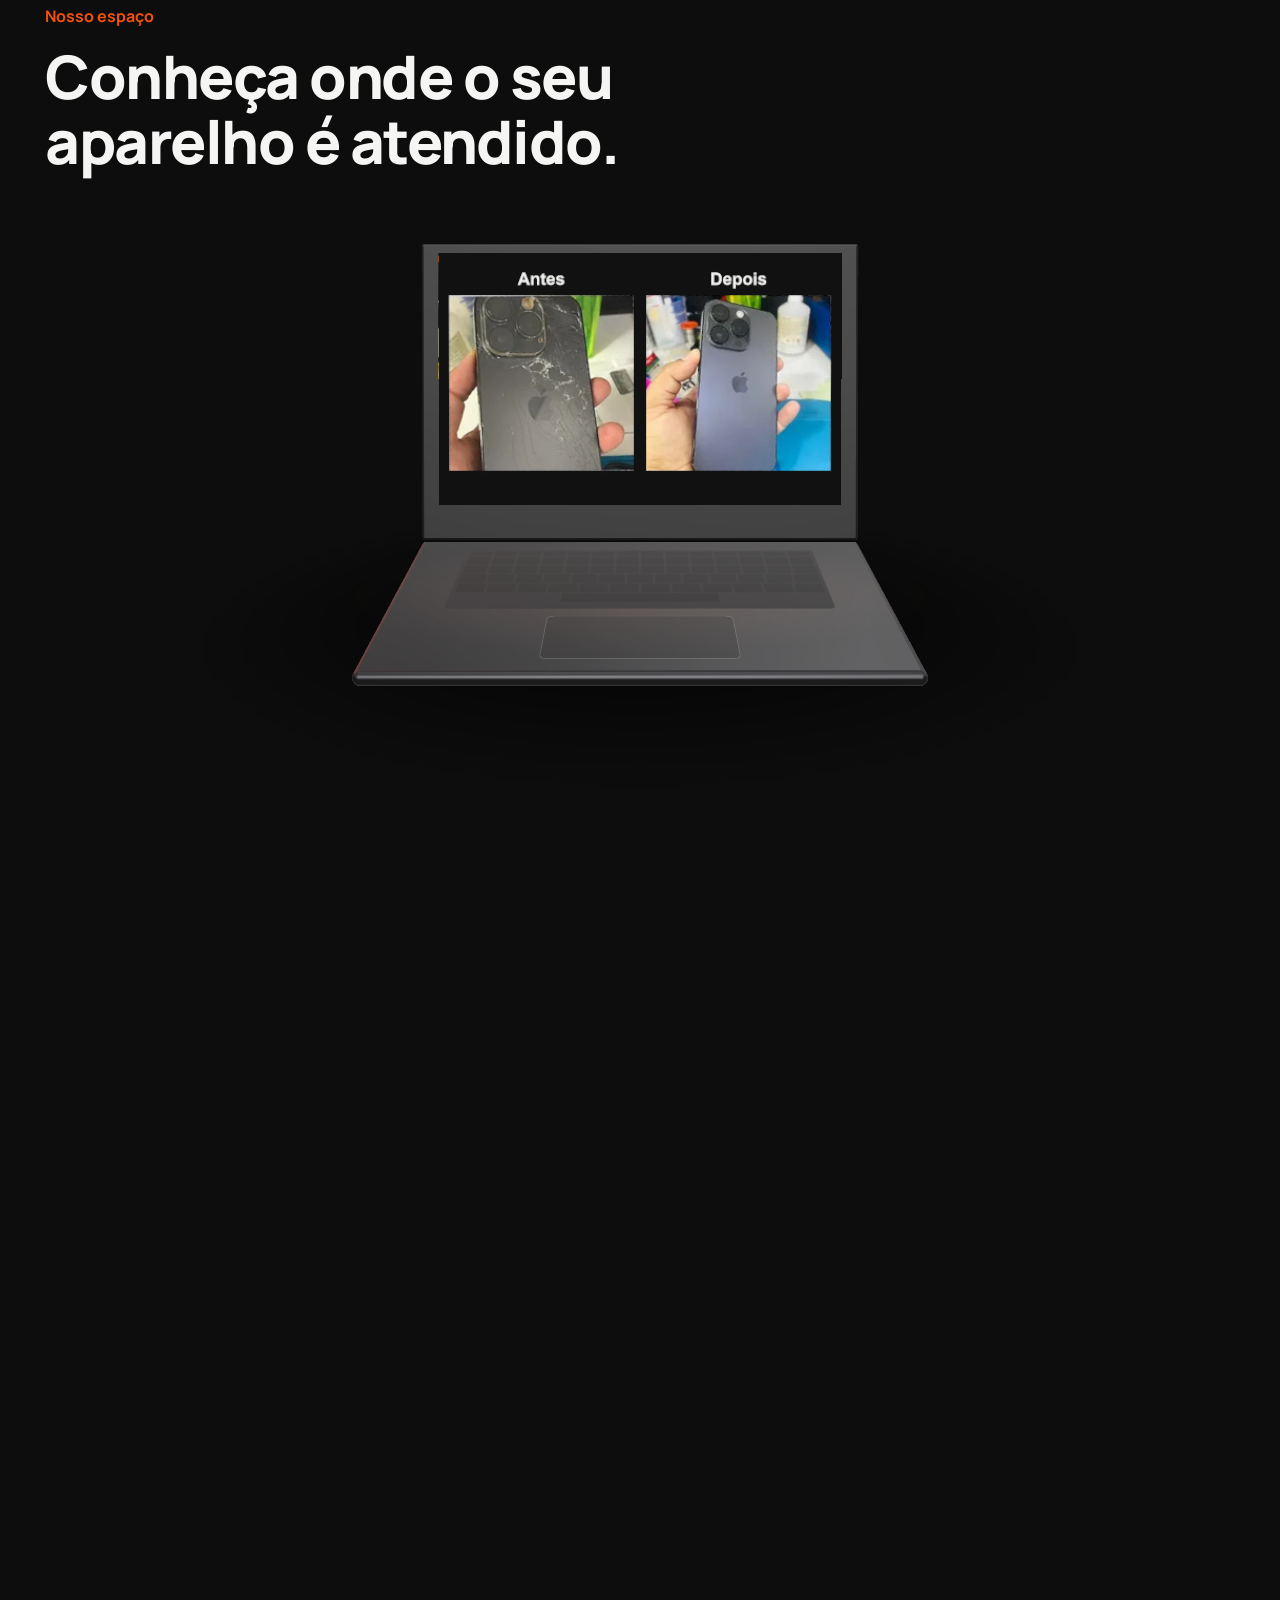
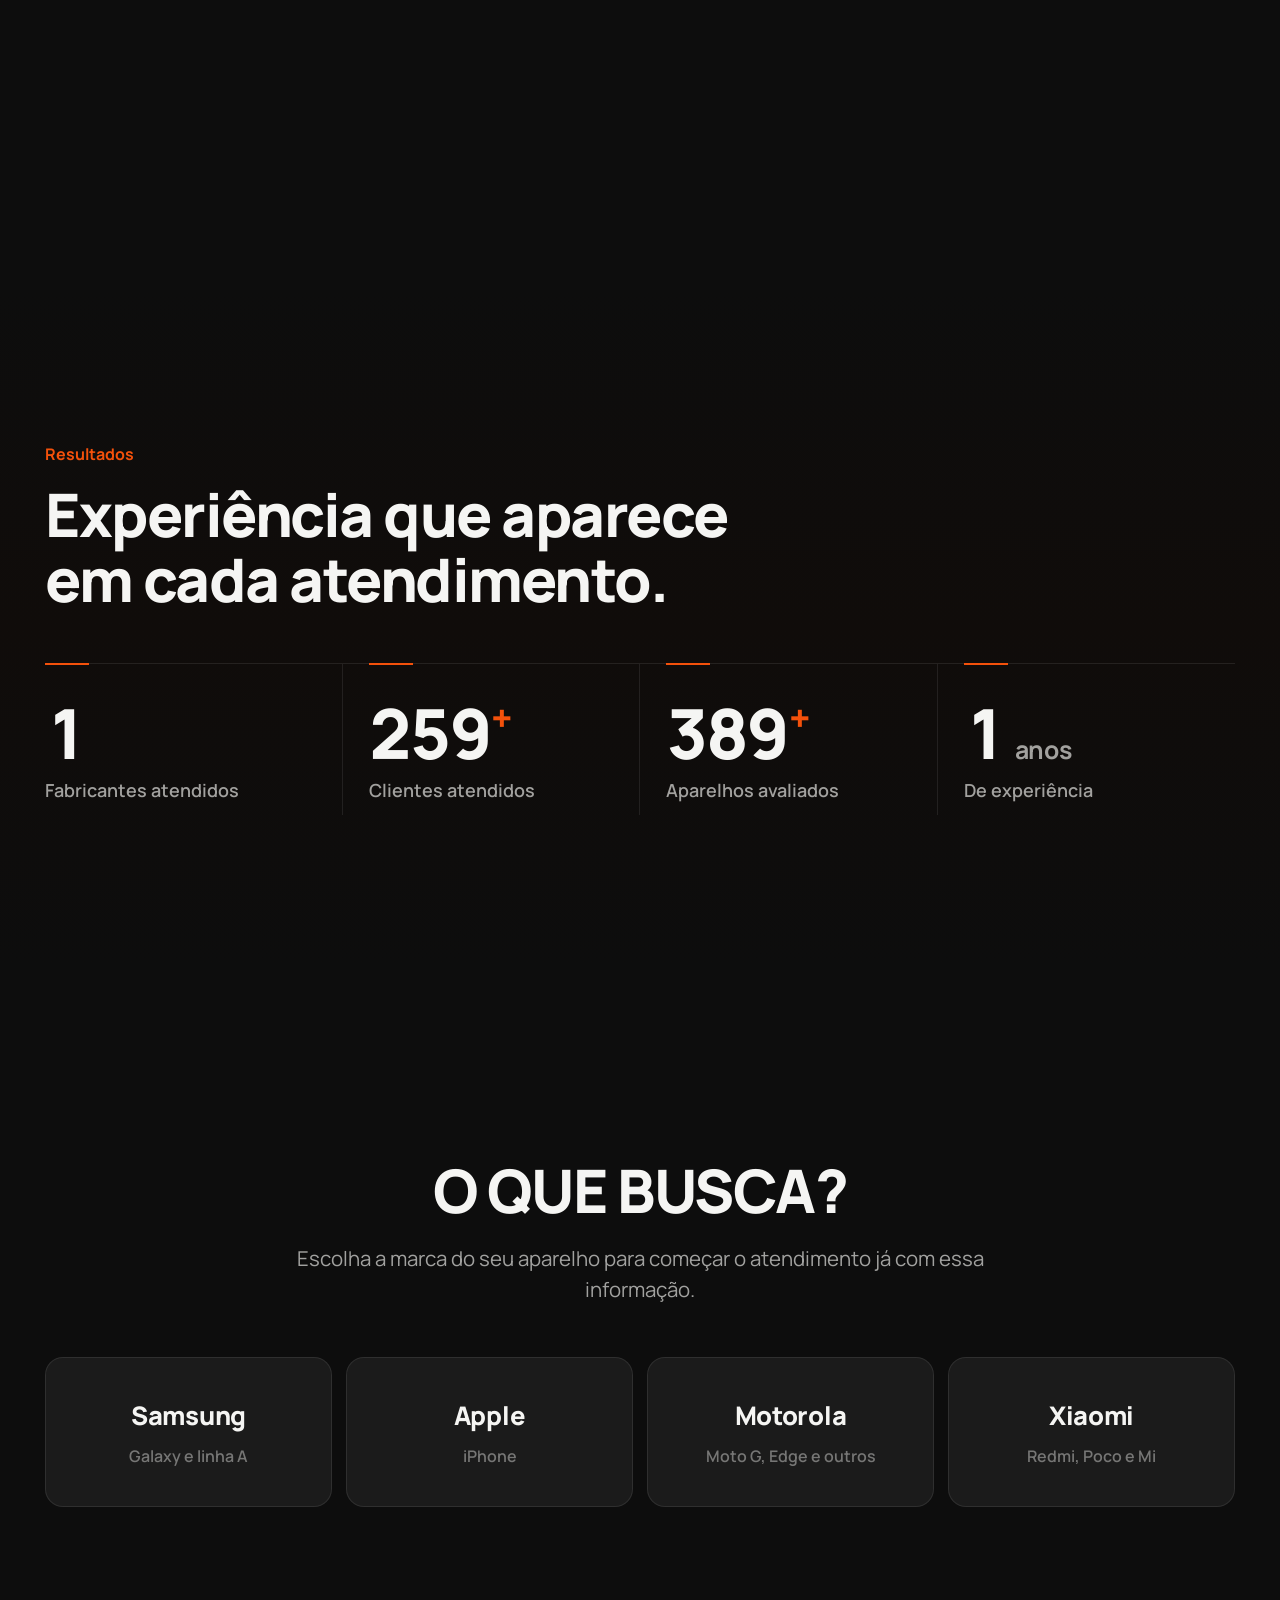
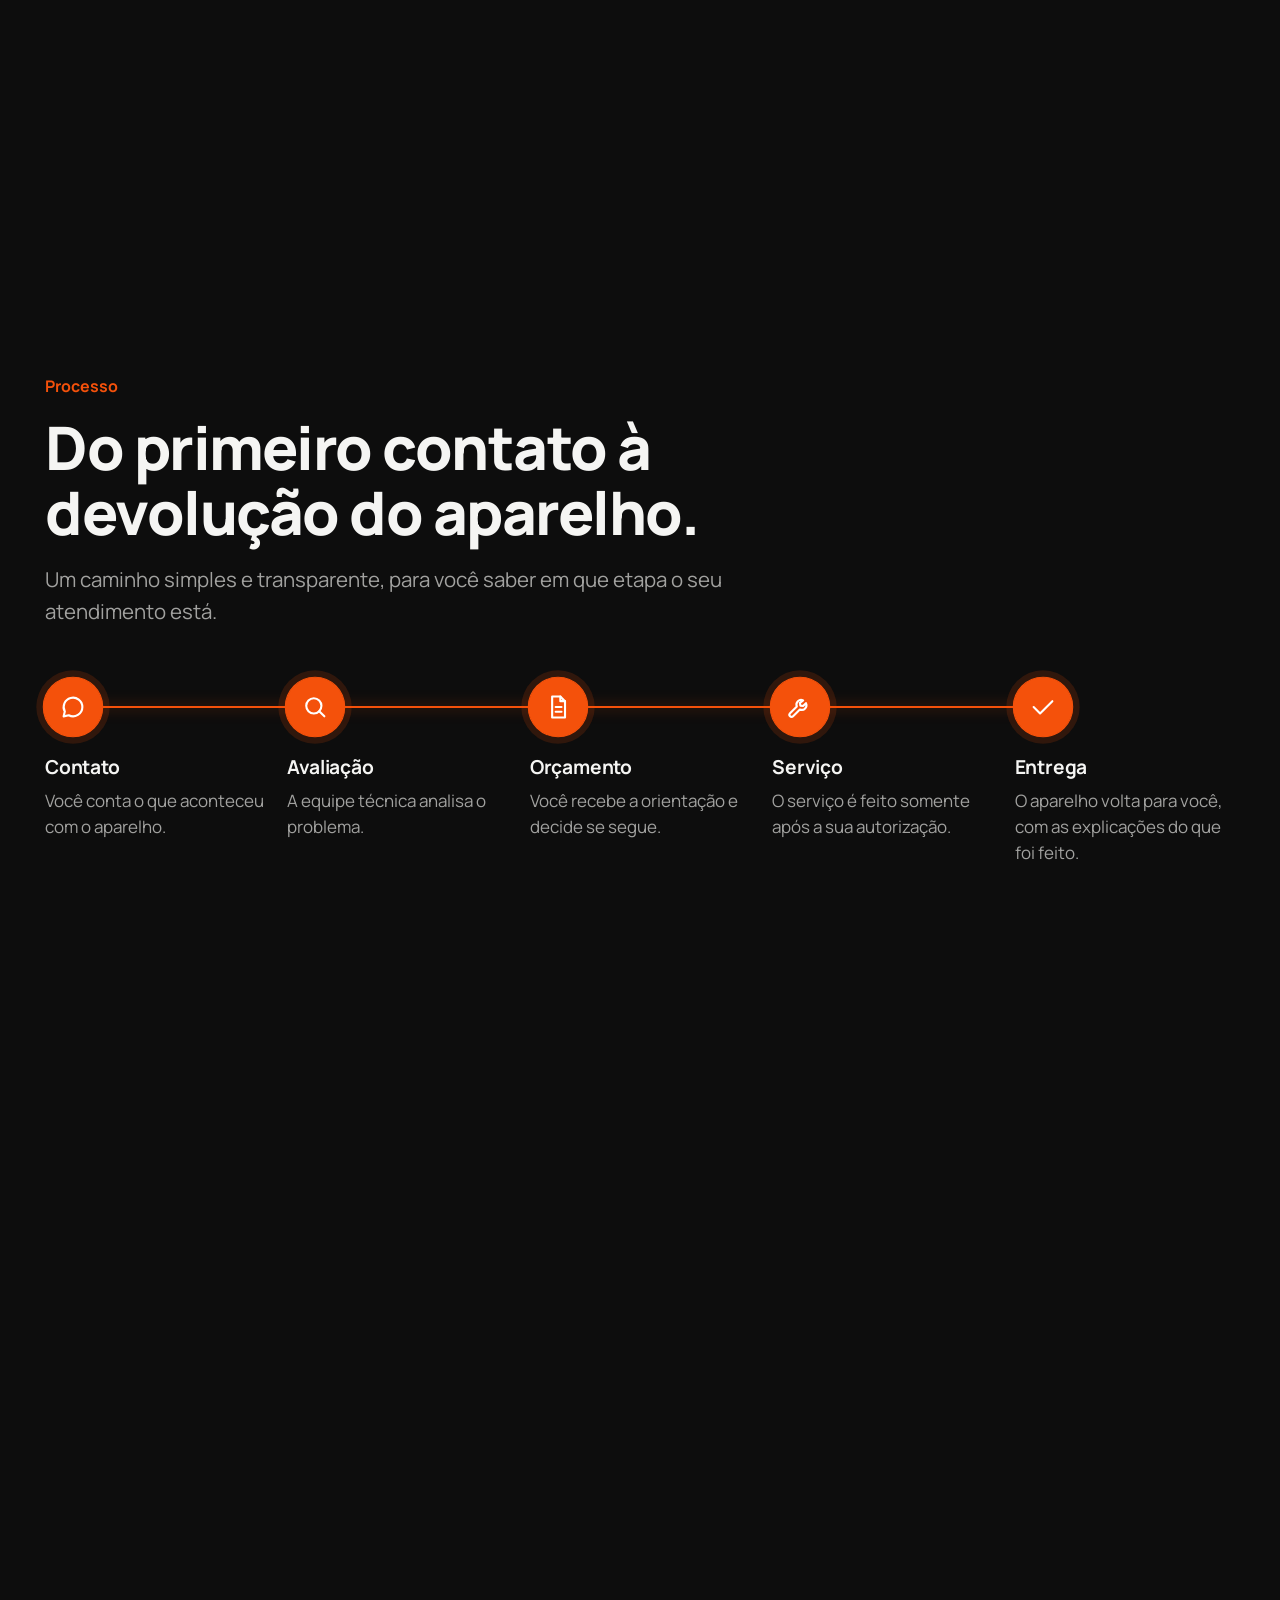
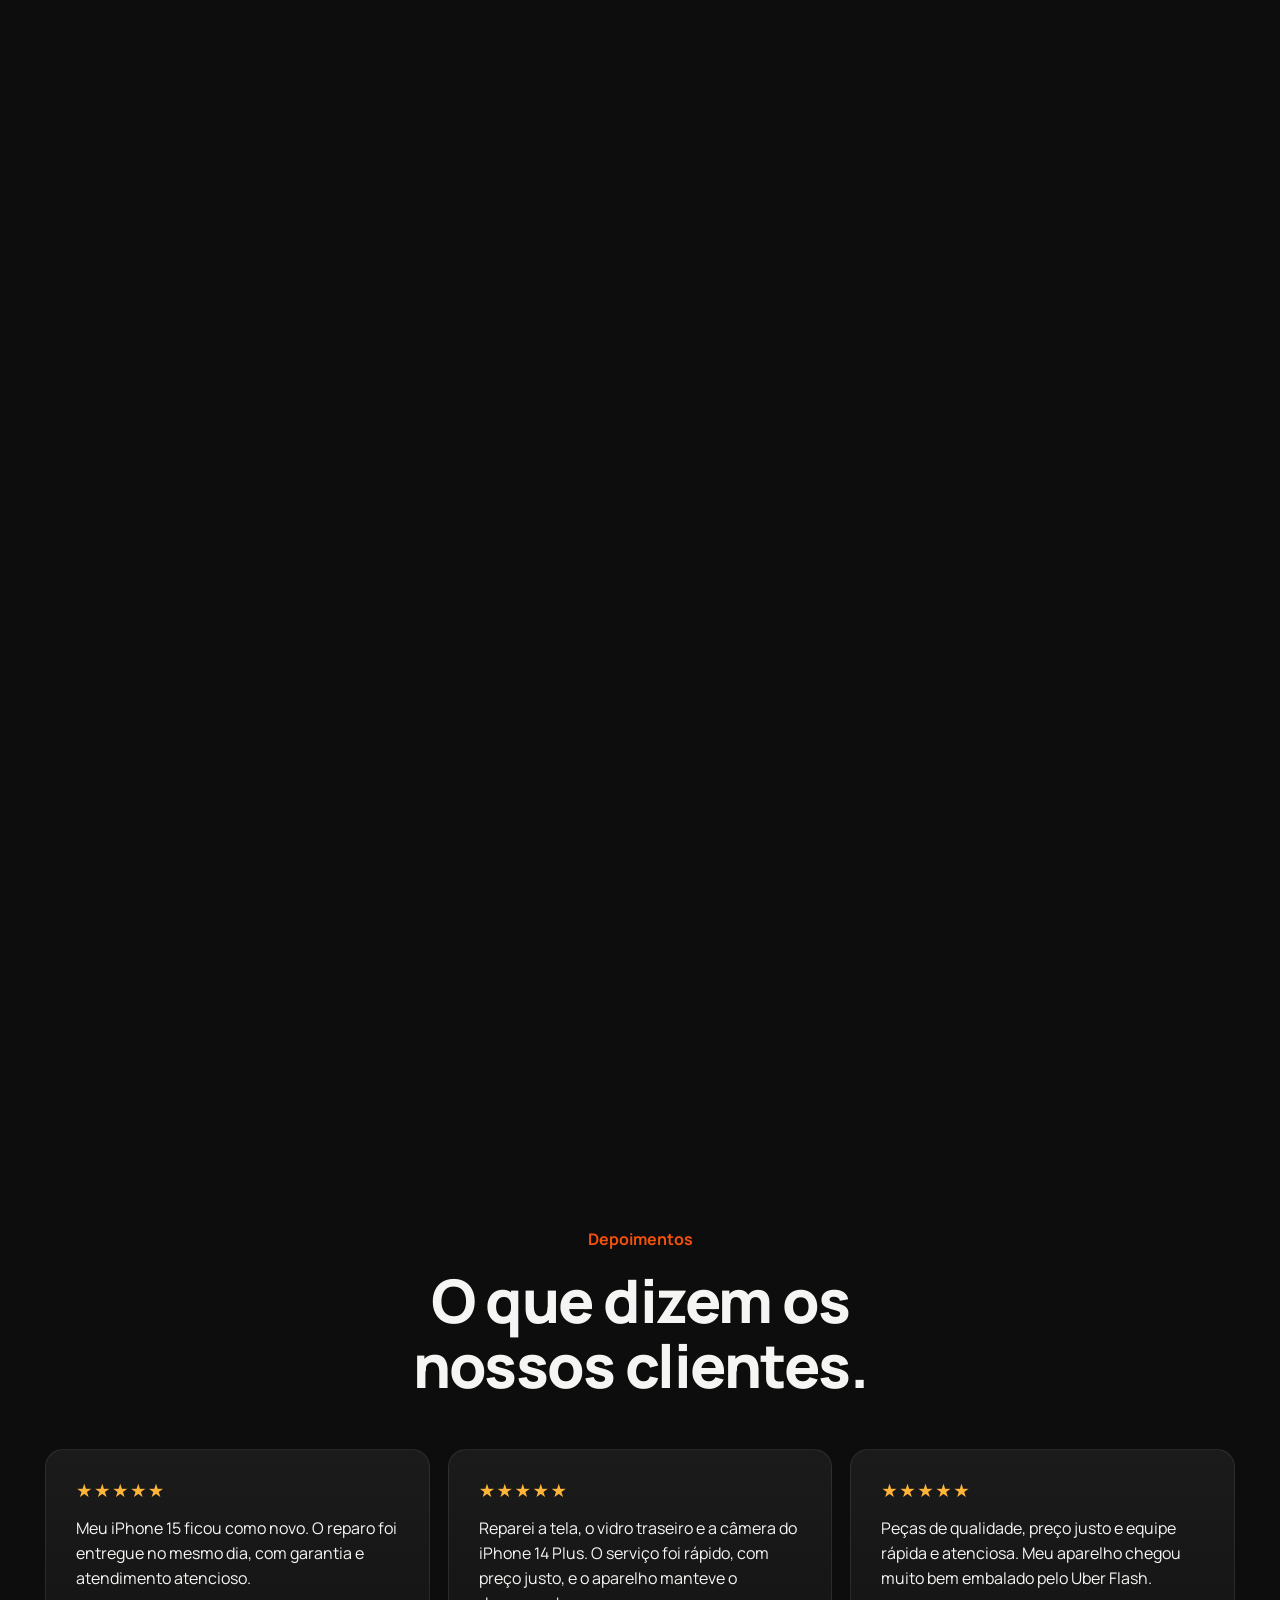
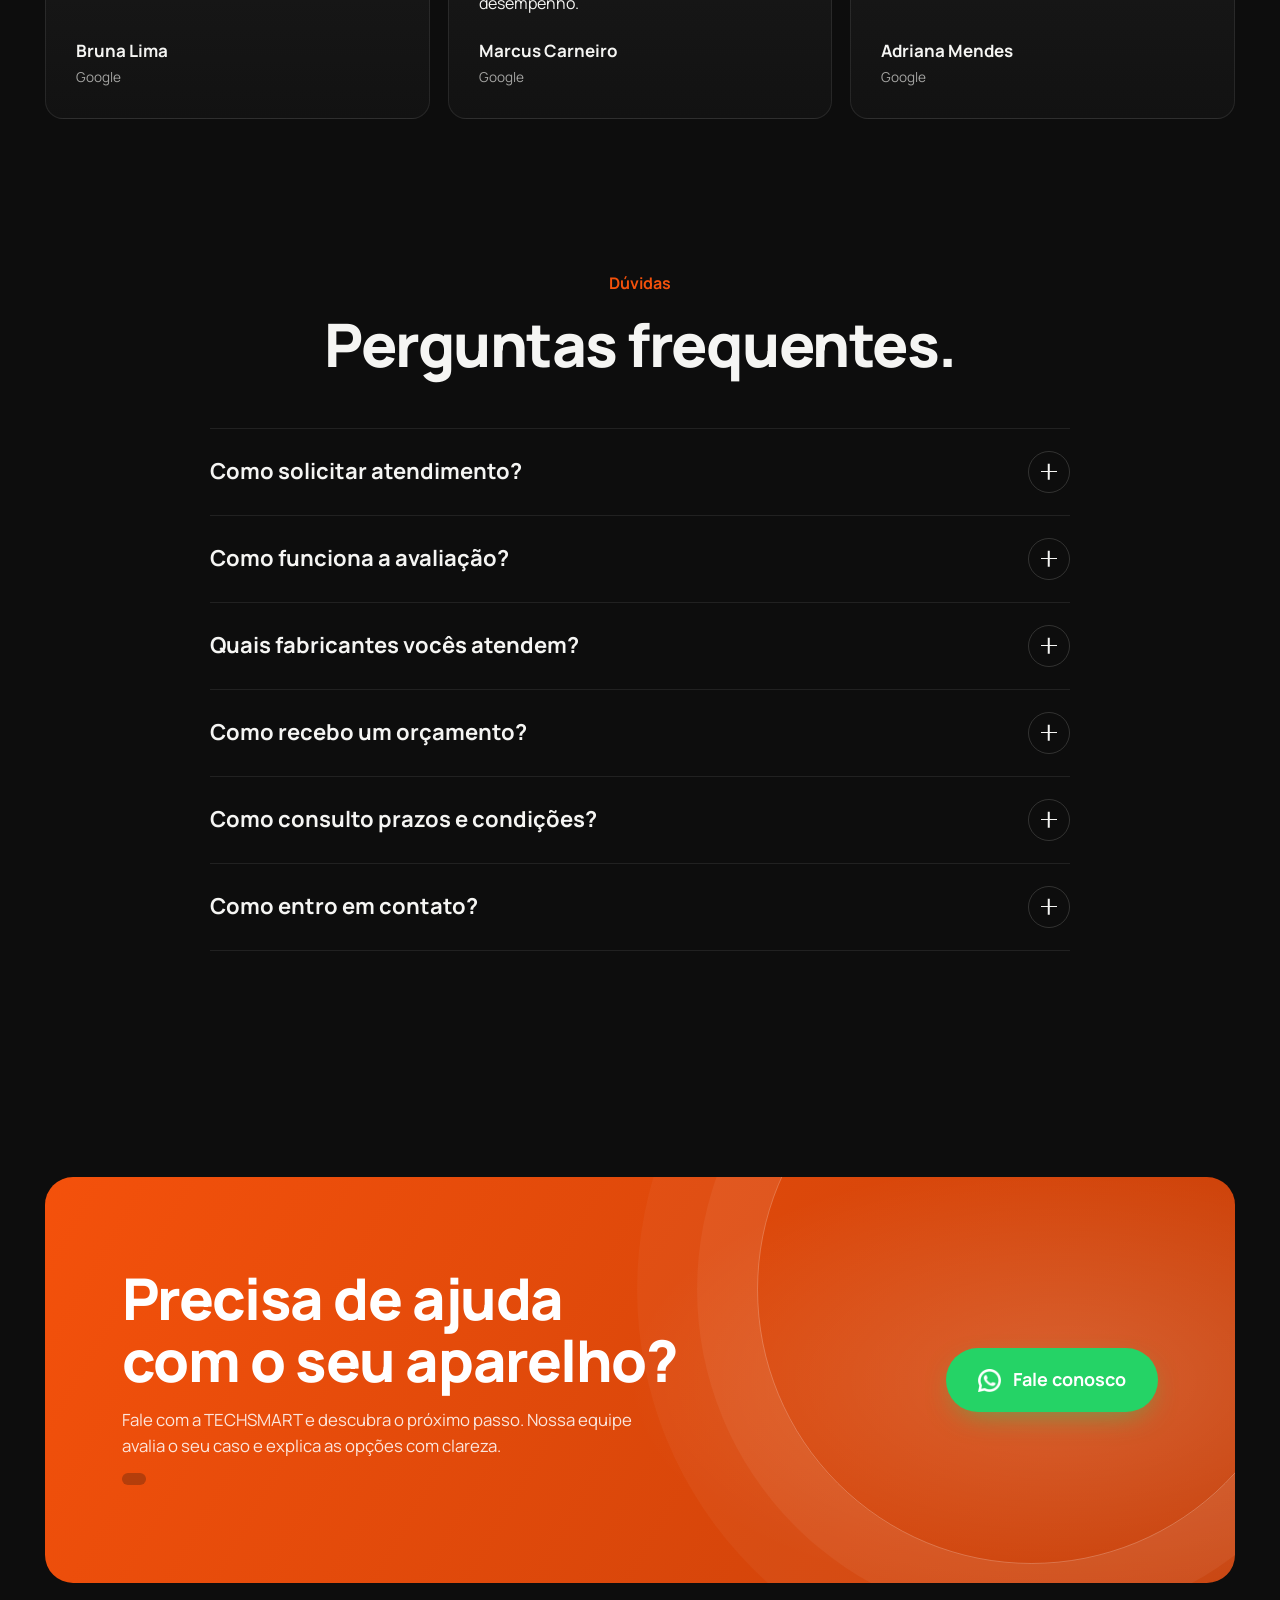
==== commit a52a698b: "Add files via upload" ====
--- a/index.html
+++ b/index.html
@@ -9,7 +9,7 @@
 <meta property="og:description" content="Assistência técnica para celulares Samsung, Apple, Motorola e Xiaomi.">
 <meta property="og:type" content="website">
 <meta name="theme-color" content="#0D0D0D">
-<link rel="stylesheet" href="assets/immutable/site.fe33176271bd35ed.css">
+<link rel="stylesheet" href="assets/immutable/site.6ce3633ca17b48b2.css">
 
 </head>
 <body class="nojs">
@@ -159,7 +159,7 @@
 
 <script src="assets/immutable/site.69bddac09d24009d.js"></script>
 
-<script type="module" src="assets/immutable/scene.1cd8021e3d14034f.js"></script>
+<script type="module" src="assets/immutable/scene.31b9378dc98fe36b.js"></script>
 
 
 
--- a/assets/immutable/site.6ce3633ca17b48b2.css
+++ b/assets/immutable/site.6ce3633ca17b48b2.css
@@ -0,0 +1 @@
+:root{color-scheme:dark;--or:#F4510B;--or-2:#FF7A3D;--bg:#0D0D0D;--bg-2:#121212;--sf:#1B1B1B;--sf-2:#242424;--ln:rgba(245,245,243,.09);--ln-2:rgba(245,245,243,.16);--tx:#F5F5F3;--mu:rgba(245,245,243,.64);--mu-2:rgba(245,245,243,.42);--heart:#14DF14;--r:18px;--r-sm:12px;--wrap:1240px;--pad:max(5vw,18px);--sec:clamp(84px,11vw,150px);--e:cubic-bezier(.2,.7,.2,1);--d1:.2s;--d2:.5s;--hd:76px;--z-hd:50;--z-fab:60;--z-ck:70}:root[data-theme=light],:root[data-theme=dark]{color-scheme:dark}*{box-sizing:border-box;min-width:0}html{scroll-padding-top:calc(var(--hd) + 12px);-webkit-text-size-adjust:100%}body{margin:0;background:var(--bg);color:var(--tx);font:16px/1.6 Manrope,system-ui,-apple-system,Segoe UI,sans-serif;overflow-x:clip;-webkit-font-smoothing:antialiased}img{max-width:100%;display:block}a{color:inherit}button{font:inherit;color:inherit}:focus-visible{outline:2px solid var(--or);outline-offset:3px;border-radius:6px}.wrap{width:min(var(--wrap),100%);margin-inline:auto;padding-inline:var(--pad)}.sec{padding-block:var(--sec);position:relative}.eb{display:inline-flex;align-items:center;gap:8px;color:var(--or);font-weight:700;font-size:.875rem;margin-bottom:14px}h1,h2,h3{margin:0;line-height:1.08;letter-spacing:-.025em;text-wrap:balance}h2{font-size:clamp(2rem,4.2vw,3.25rem);font-weight:800}h3{font-size:1.2rem;font-weight:700;letter-spacing:-.01em}.lead{color:var(--mu);font-size:clamp(1rem,1.3vw,1.125rem);max-width:58ch;margin:18px 0 0}.head{max-width:760px;margin-bottom:clamp(40px,5vw,64px)}.head.c{margin-inline:auto;text-align:center}.head.c .lead{margin-inline:auto}.btn{--h:54px;display:inline-flex;align-items:center;justify-content:center;gap:10px;height:var(--h);padding:0 26px;border-radius:999px;border:0;background:var(--or);color:#fff;font-weight:700;font-size:.95rem;text-decoration:none;cursor:pointer;transition:background var(--d1),transform var(--d1) var(--e),box-shadow var(--d1);box-shadow:0 10px 30px -12px #f4510bb3}.btn:hover{background:var(--or-2);transform:translateY(-2px)}.btn:active{transform:translateY(0)}.btn.gh{background:transparent;color:var(--tx);box-shadow:inset 0 0 0 1px var(--ln-2)}.btn.gh:hover{background:#f5f5f30f}.btn.sm{--h:44px;padding:0 18px;font-size:.875rem}.btn svg{width:18px;height:18px;flex:none}.hd{position:fixed;inset:0 0 auto;z-index:var(--z-hd);padding-top:env(safe-area-inset-top);transition:background var(--d2),border-color var(--d2),backdrop-filter var(--d2);border-bottom:1px solid transparent}.hd.on{background:#0d0d0dc7;backdrop-filter:blur(14px) saturate(1.3);-webkit-backdrop-filter:blur(14px) saturate(1.3);border-color:var(--ln)}.hd .wrap{height:var(--hd);display:flex;align-items:center;gap:24px}.logo{display:inline-flex;align-items:center;gap:10px;text-decoration:none;font-weight:800;letter-spacing:.02em;font-size:1.15rem}.logo i{width:30px;height:30px;border-radius:9px;background:var(--or);display:grid;place-items:center;font-style:normal;color:#fff;font-size:.9rem;box-shadow:0 6px 18px -6px #f4510bcc}.logo b{color:var(--or)}.nav{display:flex;gap:4px;margin-left:auto}.nav a{white-space:nowrap;padding:8px 10px;border-radius:999px;text-decoration:none;color:var(--mu);font-size:.875rem;font-weight:600;transition:color var(--d1),background var(--d1)}.nav a:hover{color:var(--tx)}.nav a.act{color:var(--tx);background:#f5f5f312}.burger{display:none;margin-left:auto;width:44px;height:44px;border-radius:50%;border:1px solid var(--ln-2);background:transparent;cursor:pointer;flex-direction:column;align-items:center;justify-content:center;padding:0}.burger span{display:block;width:18px;height:2px;background:var(--tx);border-radius:2px;transition:transform .3s var(--e),opacity .2s;box-shadow:0 0}.burger span+span{margin-top:5px}.mm{position:fixed;inset:0;z-index:calc(var(--z-hd) - 1);background:#0d0d0df7;backdrop-filter:blur(10px);display:flex;flex-direction:column;justify-content:center;gap:6px;padding:calc(var(--hd) + 20px) var(--pad) 40px;opacity:0;visibility:hidden;transition:opacity .3s,visibility .3s}.mm.open{opacity:1;visibility:visible}.mm a:not(.btn){font-size:1.6rem;font-weight:800;text-decoration:none;padding:6px 0;color:var(--mu)}.mm a.act{color:var(--tx)}.mm .btn{margin-top:18px;align-self:flex-start}body.lock{overflow:hidden}.burger[aria-expanded=true] span:first-child{transform:translateY(3.5px) rotate(45deg)}.burger[aria-expanded=true] span:last-child{transform:translateY(-3.5px) rotate(-45deg)}@media(max-width:1280px){.nav,.hd .wrap>.btn{display:none}.burger{display:flex}}.hd .wrap>.btn{white-space:nowrap;flex:none}.intro{position:relative;height:560vh;height:560svh}.intro-pin{position:sticky;top:0;height:100vh;height:100svh;overflow:hidden;isolation:isolate;background:radial-gradient(45% 55% at 50% 55%,rgba(244,81,11,.18),transparent 70%),var(--bg)}.intro-pin:after{content:"";position:absolute;inset:0;z-index:-1;background-image:linear-gradient(var(--ln) 1px,transparent 1px),linear-gradient(90deg,var(--ln) 1px,transparent 1px);background-size:72px 72px;-webkit-mask:radial-gradient(55% 55% at 50% 50%,#000,transparent 75%);mask:radial-gradient(55% 55% at 50% 50%,#000,transparent 75%);opacity:.45}.iword{position:absolute;left:50%;top:50%;translate:-50% -50%;font-weight:800;font-size:clamp(3.6rem,15vw,15rem);letter-spacing:-.055em;line-height:.8;white-space:nowrap;color:transparent;background:linear-gradient(180deg,#f5f5f329,#f4510b3d 70%,#f4510b00);-webkit-background-clip:text;background-clip:text;pointer-events:none;will-change:transform,opacity}#ph3d{position:absolute;inset:0;width:100%;height:100%;display:block}.ifb{position:absolute;inset:0;display:none;place-items:center}.intro.no3d .ifb{display:grid}.cssph{width:min(280px,58%);aspect-ratio:78/163;border-radius:44px;background:linear-gradient(160deg,#f08a4b,#c9531b);padding:9px;box-shadow:0 40px 80px -30px #000000e6,0 0 90px -20px #f4510b73;animation:fl 6s ease-in-out infinite}.cssph div{height:100%;border-radius:36px;background:radial-gradient(80% 50% at 50% 30%,rgba(244,81,11,.35),transparent),#0b0b0b;display:grid;place-items:center;font-weight:800;letter-spacing:.05em}@keyframes fl{50%{transform:translateY(-14px) rotate(-2deg)}}.ihint{position:absolute;left:50%;bottom:calc(26px + env(safe-area-inset-bottom));translate:-50% 0;display:flex;align-items:center;gap:10px;color:var(--mu);font-size:.82rem;font-weight:600;transition:opacity .4s}.ihint i{width:20px;height:32px;border-radius:12px;border:1.5px solid var(--mu-2);position:relative}.ihint i:after{content:"";position:absolute;left:50%;top:7px;width:3px;height:7px;border-radius:2px;background:var(--or);translate:-50% 0;animation:sc 1.8s var(--e) infinite}@keyframes sc{0%{opacity:0;transform:translateY(0)}30%{opacity:1}to{opacity:0;transform:translateY(10px)}}.hero{position:absolute;inset:0;display:grid;align-items:center;padding:calc(var(--hd) + 24px) 0 40px;background:radial-gradient(50% 60% at 50% 45%,rgba(244,81,11,.16),transparent 70%),var(--bg);opacity:0;visibility:hidden;will-change:opacity}.hero.on{visibility:visible}.hero-tx{text-align:center;display:flex;flex-direction:column;align-items:center}.hero h1{font-size:clamp(2.5rem,6vw,5.2rem);font-weight:800;letter-spacing:-.035em;max-width:14ch}.hero h1 em{font-style:normal;color:var(--or)}.hero .lead{font-size:clamp(1.05rem,1.4vw,1.2rem);margin-inline:auto}.hero-cta{display:flex;flex-wrap:wrap;justify-content:center;gap:12px;margin-top:34px}.hero-tx>*{transform:translateY(calc((1 - var(--hp,1)) * 22px))}.hd{transition:background var(--d2),border-color var(--d2),backdrop-filter var(--d2),opacity .5s var(--e),transform .5s var(--e)}body.in-intro .hd{opacity:0;pointer-events:none;transform:translateY(-12px)}body.in-intro .wa-fab{opacity:0;pointer-events:none}@media(max-width:900px){.intro{height:480vh;height:480svh}}[data-rv]{opacity:0;transform:translateY(18px);transition:opacity .55s var(--e),transform .55s var(--e);transition-delay:calc(var(--i,0) * 70ms)}[data-rv=l]{transform:translate(-20px)}[data-rv=r]{transform:translate(20px)}[data-rv=z]{transform:scale(.97)}[data-rv].vis,.nojs [data-rv]{opacity:1;transform:none}.sv{display:grid;grid-template-columns:repeat(3,minmax(0,1fr));gap:18px}.card{position:relative;background:linear-gradient(180deg,var(--sf),var(--bg-2));border:1px solid var(--ln);border-radius:var(--r);padding:28px;display:flex;flex-direction:column;gap:12px;transition:transform .25s var(--e),border-color .25s,box-shadow .25s}.card:hover{transform:translateY(-4px);border-color:#f4510b73;box-shadow:0 24px 50px -28px #f4510b73}.ic{width:48px;height:48px;border-radius:14px;display:grid;place-items:center;background:#f4510b1f;color:var(--or);border:1px solid rgba(244,81,11,.25)}.ic svg{width:24px;height:24px}.card p{margin:0;color:var(--mu);font-size:.95rem}.card .bn{font-size:.875rem;color:var(--tx);font-weight:600;display:flex;gap:8px;align-items:flex-start}.card .bn:before{content:"";flex:none;margin-top:8px;width:6px;height:6px;border-radius:50%;background:var(--or)}.card .lk{margin-top:auto;padding-top:6px;color:var(--or);font-weight:700;font-size:.9rem;text-decoration:none;display:inline-flex;gap:6px;align-items:center;min-height:44px}.card .lk span{transition:transform var(--d1)}.card .lk:hover span{transform:translate(4px)}@media(max-width:1000px){.sv{grid-template-columns:repeat(2,minmax(0,1fr))}}@media(max-width:620px){.sv{grid-template-columns:1fr}}.car{position:relative}#lap3d{display:none}.nes.lap{height:400vh;height:400svh;padding:0}.nes.lap .nes-pin{position:sticky;top:0;height:100vh;height:100svh;display:flex;flex-direction:column;padding-top:calc(var(--hd) + 28px);overflow:hidden}.nes.lap .nes-pin .head{margin-bottom:0}.nes.lap #lap3d{display:block;flex:1;min-height:0;width:100%}.nes.lap .car-wrap{display:none}@media(max-width:900px){.nes.lap{height:330vh;height:330svh}}.track{display:flex;gap:18px;overflow-x:auto;scroll-snap-type:x mandatory;cursor:grab;user-select:none;-webkit-user-select:none;scrollbar-width:none;padding-bottom:4px;overscroll-behavior-x:contain}.track::-webkit-scrollbar{display:none}.track.drag{cursor:grabbing;scroll-snap-type:none}.track img{pointer-events:none}.slide{flex:0 0 min(78%,820px);scroll-snap-align:center;aspect-ratio:16/10;border-radius:22px;overflow:hidden;position:relative;background:var(--sf);border:1px solid var(--ln)}.slide img{width:100%;height:100%;object-fit:cover}.ph{position:absolute;inset:0;display:grid;place-items:center;text-align:center;padding:24px;background:radial-gradient(70% 60% at 30% 20%,rgba(244,81,11,.16),transparent 70%),repeating-linear-gradient(135deg,rgba(245,245,243,.025) 0 2px,transparent 2px 14px),linear-gradient(160deg,#1d1d1d,#101010)}.ph b{display:block;font-size:clamp(1.2rem,2.4vw,1.8rem);letter-spacing:-.02em}.ph small{color:var(--mu-2);font-size:.85rem}.slide figcaption{position:absolute;left:18px;bottom:16px;padding:8px 14px;border-radius:999px;background:#0d0d0db3;backdrop-filter:blur(8px);font-weight:700;font-size:.85rem}.car-ui{display:flex;align-items:center;justify-content:space-between;gap:16px;margin-top:22px}.dots{display:flex;gap:6px}.dots button{width:28px;height:44px;border:0;background:none;cursor:pointer;display:grid;place-items:center;padding:0}.dots button:after{content:"";width:22px;height:4px;border-radius:4px;background:var(--ln-2);transition:background .3s,width .3s}.dots button[aria-current=true]:after{background:var(--or)}.arr{display:flex;gap:10px}.arr button{width:48px;height:48px;border-radius:50%;border:1px solid var(--ln-2);background:transparent;cursor:pointer;display:grid;place-items:center;transition:background var(--d1),border-color var(--d1)}.arr button:hover{background:#f4510b24;border-color:#f4510b80}.arr svg{width:18px;height:18px}.res{background:linear-gradient(180deg,var(--bg),#100c0a 50%,var(--bg))}.st{display:grid;grid-template-columns:repeat(4,minmax(0,1fr));border-top:1px solid var(--ln)}.st>div{padding:34px 26px 10px 0;border-right:1px solid var(--ln);position:relative}.st>div:last-child{border-right:0}.st>div+div{padding-left:26px}.st>div:before{content:"";position:absolute;top:-1px;left:0;height:2px;width:0;background:var(--or);transition:width 1s var(--e)}.st>div.vis:before{width:44px}.st>div+div:before{left:26px}.num{font-size:clamp(2.6rem,5.4vw,4.4rem);font-weight:800;letter-spacing:-.04em;line-height:1;font-variant-numeric:tabular-nums}.num .un{font-size:.36em;letter-spacing:-.01em;color:var(--mu);margin-left:6px;font-weight:700}.num sup{color:var(--or);font-size:.55em;vertical-align:top;margin-left:2px}.st p{margin:10px 0 0;color:var(--mu);font-weight:600}.pend{display:inline-block;margin-top:8px;font-size:.75rem;color:var(--mu-2)}@media(max-width:860px){.st{grid-template-columns:repeat(2,minmax(0,1fr))}.st>div{border-right:0;border-bottom:1px solid var(--ln);padding:28px 12px 22px 0}.st>div+div{padding-left:0}.st>div:nth-child(2n){padding-left:18px;border-left:1px solid var(--ln)}.st>div+div:before{left:0}.st>div:nth-child(2n):before{left:18px}}.bb{display:grid;grid-template-columns:repeat(4,minmax(0,1fr));gap:14px}.brand{position:relative;height:150px;border-radius:var(--r);border:1px solid var(--ln);background:var(--sf);cursor:pointer;display:flex;flex-direction:column;align-items:center;justify-content:center;gap:8px;text-decoration:none;transition:transform .25s var(--e),border-color .25s,background .25s;overflow:hidden}.brand b{font-size:clamp(1.25rem,2vw,1.6rem);font-weight:800;letter-spacing:-.01em}.brand small{color:var(--mu-2);font-size:.8rem;font-weight:600;transition:color .25s}.brand:after{content:"";position:absolute;inset:auto 0 0;height:3px;background:var(--or);transform:scaleX(0);transform-origin:left;transition:transform .35s var(--e)}.brand:hover{transform:translateY(-3px);border-color:var(--ln-2);background:var(--sf-2)}.brand:hover:after{transform:scaleX(1)}.brand[aria-pressed=true]{border-color:var(--or);background:linear-gradient(180deg,rgba(244,81,11,.14),var(--sf))}.brand[aria-pressed=true]:after{transform:scaleX(1)}.brand[aria-pressed=true] small{color:var(--or)}.fbk{margin-top:22px;min-height:28px;color:var(--mu);font-weight:600;text-align:center}.fbk b{color:var(--tx)}@media(max-width:760px){.bb{grid-template-columns:repeat(2,minmax(0,1fr))}.brand{height:118px}}.prs{position:relative}@media(min-width:901px)and (prefers-reduced-motion:no-preference){.prs{height:300vh}.prs>.wrap{position:sticky;top:0;height:100vh;display:flex;flex-direction:column;justify-content:center;padding-top:var(--hd)}}.pr{display:grid;grid-template-columns:repeat(5,minmax(0,1fr));gap:18px;position:relative;--p:0}.pr:before,.pr:after{content:"";position:absolute;left:24px;right:24px;top:23px;height:2px;background:var(--ln)}.pr:after{background:var(--or);transform:scaleX(var(--p));transform-origin:left;box-shadow:0 0 14px #f4510b99;will-change:transform}.stp h3,.stp p{opacity:.38;transform:translateY(8px);transition:opacity .7s var(--e),transform .7s var(--e)}.stp.on h3,.stp.on p{opacity:1;transform:none}.stp .n{transition:border-color .6s,background .6s,color .6s,transform .6s var(--e),box-shadow .6s}.stp.on .n{transform:scale(1.08);box-shadow:0 0 0 6px #f4510b26}.stp{position:relative;z-index:1}.stp .n{width:48px;height:48px;border-radius:50%;display:grid;place-items:center;background:var(--bg);border:1.5px solid var(--ln-2);font-weight:800;transition:border-color .4s,background .4s,color .4s}.stp.on .n{border-color:var(--or);background:var(--or);color:#fff}.stp .n svg{width:22px;height:22px}.stp .n{color:var(--mu)}.stp h3{margin:22px 0 8px;font-size:1.05rem}.stp p{margin:0;color:var(--mu);font-size:.93rem}.note{margin-top:34px;color:var(--mu-2);font-size:.85rem}@media(max-width:900px){.pr{grid-template-columns:1fr;gap:28px;padding-left:4px}.pr:before,.pr:after{inset:24px auto 24px 27px;width:2px;height:auto}.pr:after{transform:scaleY(var(--p));transform-origin:top}.stp{display:grid;grid-template-columns:48px 1fr;column-gap:20px}.stp h3{margin:10px 0 6px}.stp p{grid-column:2}}.dp{display:grid;grid-template-columns:repeat(3,minmax(0,1fr));gap:18px}.dp blockquote{margin:0}.dp .card p{color:var(--tx);font-size:1rem}.dp cite{font-style:normal;color:var(--mu);font-size:.875rem;font-weight:600}.empty{border:1px dashed var(--ln-2);border-radius:var(--r);padding:clamp(28px,5vw,52px);text-align:center;color:var(--mu);max-width:760px;margin-inline:auto}.empty b{display:block;color:var(--tx);font-size:1.15rem;margin-bottom:6px}@media(max-width:900px){.dp{grid-template-columns:1fr}}.fq{max-width:860px;margin-inline:auto;border-top:1px solid var(--ln)}.qa{border-bottom:1px solid var(--ln)}.qa button{width:100%;display:flex;align-items:center;justify-content:space-between;gap:18px;text-align:left;padding:24px 0;background:none;border:0;cursor:pointer;font-size:clamp(1rem,1.4vw,1.15rem);font-weight:700;min-height:44px}.qa .pl{flex:none;width:34px;height:34px;border-radius:50%;border:1px solid var(--ln-2);display:grid;place-items:center;transition:transform .35s var(--e),background .25s,border-color .25s}.qa .pl:before,.qa .pl:after{content:"";position:absolute;width:12px;height:1.5px;background:currentColor}.qa .pl{position:relative}.qa .pl:after{transform:rotate(90deg);transition:transform .35s var(--e)}.qa button[aria-expanded=true] .pl{background:var(--or);border-color:var(--or)}.qa button[aria-expanded=true] .pl:after{transform:rotate(0)}.qa .ans{display:grid;grid-template-rows:0fr;transition:grid-template-rows .4s var(--e)}.qa .ans>div{overflow:hidden}.qa .ans p{margin:0 0 24px;color:var(--mu);max-width:68ch}.qa button[aria-expanded=true]+.ans{grid-template-rows:1fr}.cta{padding-block:clamp(40px,6vw,80px) var(--sec)}.ban{position:relative;overflow:hidden;border-radius:28px;padding:clamp(40px,7vw,92px) clamp(24px,6vw,80px);background:radial-gradient(60% 90% at 85% 50%,rgba(255,255,255,.16),transparent 60%),linear-gradient(120deg,#f4510b,#c7400a);display:grid;grid-template-columns:minmax(0,1.3fr) auto;align-items:center;gap:32px;isolation:isolate}.ban:after{content:"";position:absolute;right:-6%;top:-40%;width:46%;aspect-ratio:1;border-radius:50%;border:1px solid rgba(255,255,255,.25);z-index:-1;box-shadow:0 0 0 60px #ffffff0d,0 0 0 120px #ffffff09}.ban h2{color:#fff;font-size:clamp(2rem,4.6vw,3.6rem)}.ban p{color:#ffffffdb;margin:16px 0 0;max-width:52ch;font-size:1.05rem}.ban .ctx{display:inline-block;margin-top:14px;padding:6px 12px;border-radius:999px;background:#0d0d0d40;color:#fff;font-weight:700;font-size:.85rem}.ban .btn{background:#0d0d0d;box-shadow:0 14px 34px -14px #000000b3}.ban .btn:hover{background:#1f1f1f}@media(max-width:800px){.ban{grid-template-columns:1fr;text-align:center}.ban p{margin-inline:auto}.ban .btn{justify-self:center}}.ft{border-top:1px solid var(--ln);padding:64px 0 calc(32px + env(safe-area-inset-bottom))}.ft-g{display:grid;grid-template-columns:minmax(0,1.4fr) repeat(3,minmax(0,1fr));gap:36px}.ft h4{margin:0 0 14px;font-size:.9rem;color:var(--tx)}.ft ul{list-style:none;margin:0;padding:0;display:grid;gap:4px}.ft li a,.ft li span{color:var(--mu);text-decoration:none;font-size:.92rem;display:inline-block;padding:5px 0;transition:color var(--d1)}.ft li a:hover{color:var(--or)}.ft-d{color:var(--mu);font-size:.95rem;max-width:36ch;margin:16px 0 0}.cred{margin-top:56px;padding-top:28px;border-top:1px solid var(--ln);display:grid;gap:6px;justify-items:center;text-align:center;font-size:.84rem;color:var(--mu)}.cred p{margin:0}.cred a{color:var(--tx);text-decoration:none;font-weight:700;transition:color var(--d1)}.cred a:hover{color:var(--heart)}.cred .sub{font-size:.76rem;color:var(--mu-2)}.heart{display:inline-block;width:14px;height:14px;vertical-align:-2px;color:var(--heart);animation:hb 1.3s ease-in-out infinite;transform-origin:50% 60%}@keyframes hb{0%,to{transform:scale(1)}15%{transform:scale(1.25)}30%{transform:scale(1)}45%{transform:scale(1.16)}60%{transform:scale(1)}}@media(max-width:900px){.ft-g{grid-template-columns:1fr 1fr}.ft-g>div:first-child{grid-column:1/-1}}@media(max-width:520px){.ft-g{grid-template-columns:1fr}}.wa-fab{position:fixed;right:max(20px,env(safe-area-inset-right));bottom:max(20px,env(safe-area-inset-bottom));z-index:var(--z-fab);width:60px;height:60px;border-radius:50%;display:grid;place-items:center;background:#25d366;color:#fff;box-shadow:0 10px 26px -10px #25d36699;transition:transform .25s var(--e)}.wa-fab:hover{transform:scale(1.07)}.btn.wa{background:#25d366;box-shadow:0 10px 30px -12px #25d366b3}.btn.wa:hover{background:#1fbe5a}.ich{display:inline-block;background:currentColor;-webkit-mask:url([data-uri]) center/contain no-repeat;mask:url([data-uri]) center/contain no-repeat}.wa-fab .ich{width:30px;height:30px}.btn .ich{width:20px;height:20px;flex:none}.btn.sm .ich,.card .lk .ich{width:18px;height:18px}.card .lk{color:#25d366}.wa-fab:before{content:"";position:absolute;inset:0;border-radius:50%;background:#25d366;z-index:-1;animation:wp 2.6s cubic-bezier(.2,.6,.3,1) infinite}@keyframes wp{0%{transform:scale(1);opacity:.4}to{transform:scale(1.55);opacity:0}}@media(max-width:640px){.wa-fab{width:54px;height:54px}}.view[hidden]{display:none}.doc{padding:calc(var(--hd) + 64px) 0 var(--sec)}.doc .wrap{max-width:820px}.doc h1{font-size:clamp(2.2rem,4.4vw,3.4rem);font-weight:800;margin:6px 0 10px}.doc h2{font-size:1.35rem;margin:38px 0 10px}.doc p,.doc li{color:var(--mu)}.doc .upd{color:var(--mu-2);font-size:.88rem}.back{display:inline-flex;align-items:center;gap:8px;color:var(--or);font-weight:700;text-decoration:none;min-height:44px}@media(prefers-reduced-motion:reduce){html{scroll-behavior:auto}*,*:before,*:after{animation:none!important;transition-duration:.01ms!important}[data-rv]{opacity:1;transform:none}.intro{height:auto}.intro-pin{position:relative}#ph3d,.iword,.ihint,.ifb{display:none!important}.hero{position:relative;opacity:1;visibility:visible}body.in-intro .hd{opacity:1;pointer-events:auto;transform:none}}@font-face{font-family:Manrope;src:url(manrope.a30ddcd349703aff.woff2) format("woff2");font-weight:200 800;font-style:normal;font-display:swap}@media(min-width:1050px){:root{--desktop-scale:1;--hd:calc(76px * var(--desktop-scale));--sec:calc(150px * var(--desktop-scale))}@supports (zoom: calc(100vw/1920px)){:root{--desktop-scale:clamp(.84, calc(100vw/1920px) ,1)}}.wrap{width:min(1048px,calc(100% - 36px));padding-inline:0;zoom:var(--desktop-scale)}.hd .wrap{height:76px}.hd .wrap>.btn,.nav{display:inline-flex}.burger{display:none}.hero{padding:0 0 16px}.hero h1{font-size:5.2rem;max-width:none;line-height:1.08}.hero h1 .video-line,.hero h1 em{display:block}.hero .lead{font-size:1.2rem;max-width:58ch}#servicos .head{max-width:750px}#servicos .card{min-height:280px}#nosso-espaco .head{max-width:570px}#processo .head{max-width:660px}.nes.lap .nes-pin{padding-top:calc(104px * var(--desktop-scale))}.nes.lap #lap3d{margin-inline:auto;width:100%;max-width:1100px}.iword{font-size:clamp(3.6rem,12.6vw,15rem)}.ihint,.wa-fab{zoom:var(--desktop-scale)}}@media(max-width:1049px){.btn,.btn.sm{font-size:1rem}.btn.sm{min-height:44px}}@media(min-width:901px)and (prefers-reduced-motion:no-preference){.prs>.wrap{height:100svh}}@media(min-width:1050px)and (prefers-reduced-motion:no-preference){.prs>.wrap{height:calc(100svh / var(--desktop-scale));padding-top:76px}}body{font-size:18px;line-height:1.55}h2{font-size:clamp(2.25rem,5vw,3.75rem)}h3{font-size:1.4rem}.eb{font-size:1rem;margin-bottom:16px}.lead{font-size:clamp(1.125rem,1.6vw,1.3125rem);margin-top:20px}.head{margin-bottom:clamp(28px,4vw,56px)}.btn{--h:64px;font-size:1.125rem;padding-inline:clamp(20px,3vw,32px);gap:12px}.btn.sm{--h:52px;font-size:1rem;padding-inline:18px;gap:9px}.btn svg,.btn .ich{width:23px;height:23px}.btn.sm svg,.btn.sm .ich{width:20px;height:20px}.logo{font-size:1.3rem}.logo i{width:36px;height:36px;font-size:1rem}.burger{width:50px;height:50px}.burger span{width:22px}.mm{overflow-y:auto;justify-content:safe center}.mm a:not(.btn){font-size:1.75rem}.hero{padding-inline:0}.hero h1{font-size:clamp(2.75rem,9.5vw,5.75rem)}.hero .lead{font-size:clamp(1.125rem,2.4vw,1.375rem)}.hero-cta{margin-top:clamp(24px,4vw,36px);gap:14px}.card{padding:clamp(22px,2.5vw,30px);gap:15px}.ic{width:56px;height:56px;border-radius:16px}.ic svg{width:29px;height:29px}.card p,.card .lk,.stp p,.ft-d,.ft li a,.ft li span{font-size:1.0625rem}.card .lk .ich{width:22px;height:22px}.sv,.pr{gap:22px}.brand b{font-size:clamp(1.35rem,2vw,1.8rem)}.brand small,.ft h4{font-size:1rem}.stp h3{font-size:1.2rem;margin-bottom:10px}.stp .n{width:56px;height:56px}.stp .n svg{width:26px;height:26px}.pr:before,.pr:after{left:28px;right:calc((100% - 88px)/5 - 28px);top:27px}.qa button{font-size:clamp(1.15rem,2vw,1.375rem);padding-block:22px}.qa .pl{width:42px;height:42px}.qa .pl:before,.qa .pl:after{width:16px}.wa-fab{width:68px;height:68px}.wa-fab .ich{width:35px;height:35px}.ihint{font-size:1rem}@media(min-width:1050px){:root{--hd:calc(88px * var(--desktop-scale))}.wrap{width:min(1190px,calc(100% - 48px))}.hd .wrap{height:88px;justify-content:center;gap:clamp(16px,2vw,32px)}.nav{gap:2px;margin-left:0}.nav a{font-size:1rem;padding-inline:8px}.hero h1{font-size:5.9rem}.hero .lead{font-size:1.375rem}#servicos .head{max-width:850px}#servicos .card{min-height:304px}#nosso-espaco .head{max-width:670px}#processo .head{max-width:755px}.nes.lap .nes-pin{padding-top:calc(112px * var(--desktop-scale))}.prs>.wrap{padding-top:88px}}@media(max-width:900px){.pr{gap:26px}.pr:before,.pr:after{left:31px;right:auto;bottom:calc(var(--last-step-height,54px) - 28px)}.stp{grid-template-columns:56px minmax(0,1fr)}}@media(max-width:620px){:root{--sec:clamp(65px,13vw,88px)}body{font-size:17px}.wrap{padding-inline:max(5vw,18px)}h2{font-size:clamp(2.1rem,9vw,3rem)}.hero{padding:clamp(24px,7svh,64px) 0 20px}.hero h1{font-size:clamp(2.45rem,9.5vw,4rem)}.hero .lead{font-size:1.125rem;line-height:1.5}.hero-cta{gap:10px}.hero-cta .btn{--h:56px;padding-inline:16px;font-size:1rem;gap:8px}.hero-cta .btn .ich{width:21px;height:21px}.brand{padding-inline:10px;overflow-wrap:anywhere}.wa-fab{width:60px;height:60px}.wa-fab .ich{width:32px;height:32px}.ihint{font-size:.9rem}}@media(max-width:620px)and (max-height:650px){.hero{padding-block:26px 12px}.hero h1{font-size:clamp(2.2rem,8.5vw,3rem)}.hero .eyebrow,.hero .eb{margin-bottom:10px}.hero .lead{margin-top:14px}.hero-cta{margin-top:18px}}@media(max-width:900px){.mm{overscroll-behavior:contain;padding-bottom:max(28px,env(safe-area-inset-bottom))}.hero,.cta,.ft{overflow-wrap:anywhere}.hd.on,.mm{-webkit-backdrop-filter:none;backdrop-filter:none;background-color:#131313}.wa-fab{bottom:max(18px,env(safe-area-inset-bottom));right:max(16px,env(safe-area-inset-right))}}@media(max-width:620px){.intro-pin:has(.hero.on) .hero{overflow-y:auto;overscroll-behavior-y:auto}}@media(prefers-reduced-motion:reduce){.intro-pin{height:auto;min-height:100svh;display:grid}.stp h3,.stp p{opacity:1;transform:none}.pr:after{--p:1}}.logo{color:var(--or);flex:none}.brand-logo{display:block;width:144px;height:auto}.ft .brand-logo{width:168px;max-width:100%}@media(max-width:1049px){.hd .brand-logo{width:120px}}.brand[data-brand=Samsung]{--brand-mask:url([data-uri])}.brand[data-brand=Apple]{--brand-mask:url([data-uri])}.brand[data-brand=Motorola]{--brand-mask:url([data-uri])}.brand[data-brand=Xiaomi]{--brand-mask:url([data-uri])}.brand:before{content:"";position:absolute;inset:14% 12%;pointer-events:none;background:#e3e6ea;mask:var(--brand-mask) center / contain no-repeat;opacity:0;transform:scale(.54);transition:opacity .26s ease,transform .48s cubic-bezier(.18,.7,.28,1)}.brand>b,.brand>small{position:relative;z-index:1}.brand:focus-visible:before{opacity:.19;transform:scale(1)}.brand[data-brand=Samsung]:before{inset:29% 11%}.brand[data-brand=Apple]:before,.brand[data-brand=Motorola]:before,.brand[data-brand=Xiaomi]:before{inset:12% 19%}@media(hover:hover)and (pointer:fine){.brand:hover:before{opacity:.19;transform:scale(1)}}.review-stars{color:#ffb43a;font-size:1.15rem;letter-spacing:.08em;line-height:1.15}.review-person{display:grid;gap:2px;margin-top:auto;padding-top:8px}.review-person strong{font-size:1.0625rem}.review-person small{color:var(--mu);font-size:.85rem}@media(min-width:769px)and (max-width:900px){#dp .dp{grid-template-columns:repeat(3,minmax(0,1fr));gap:12px}#dp .card{padding:18px}}
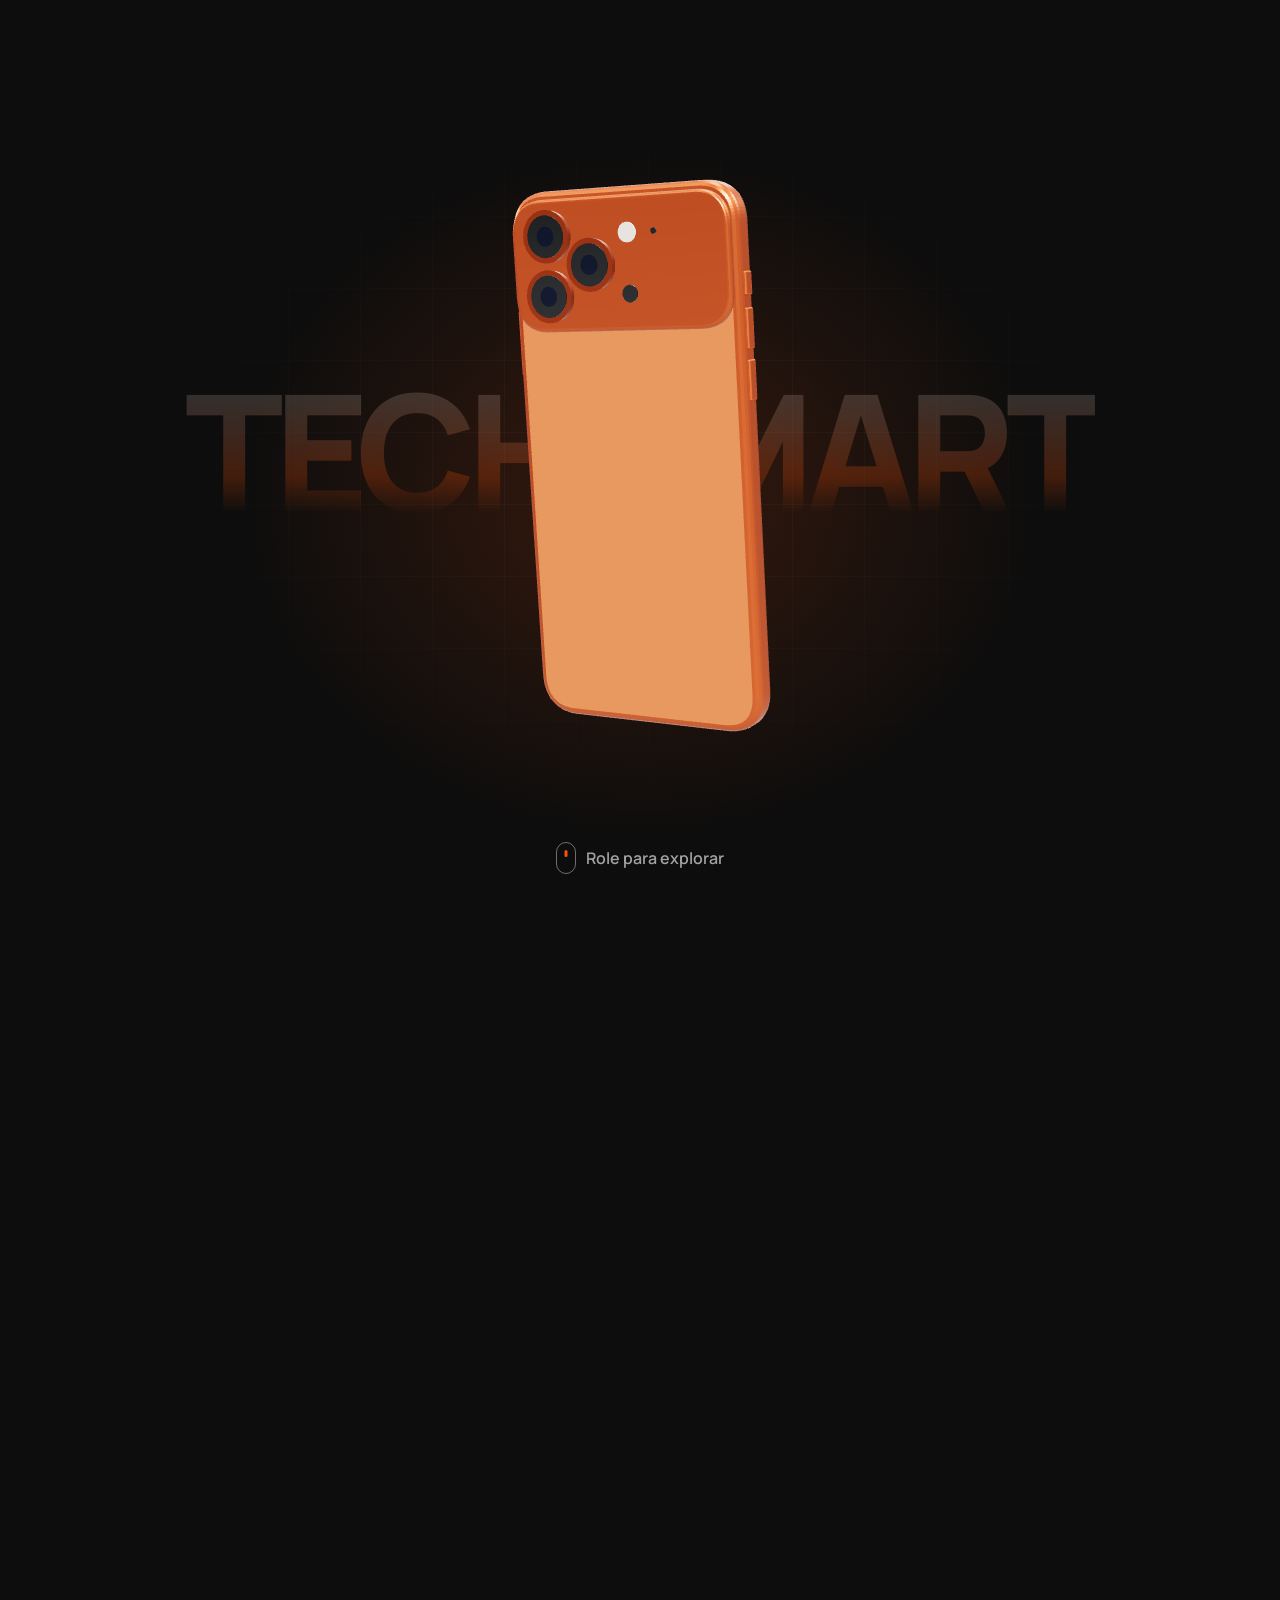
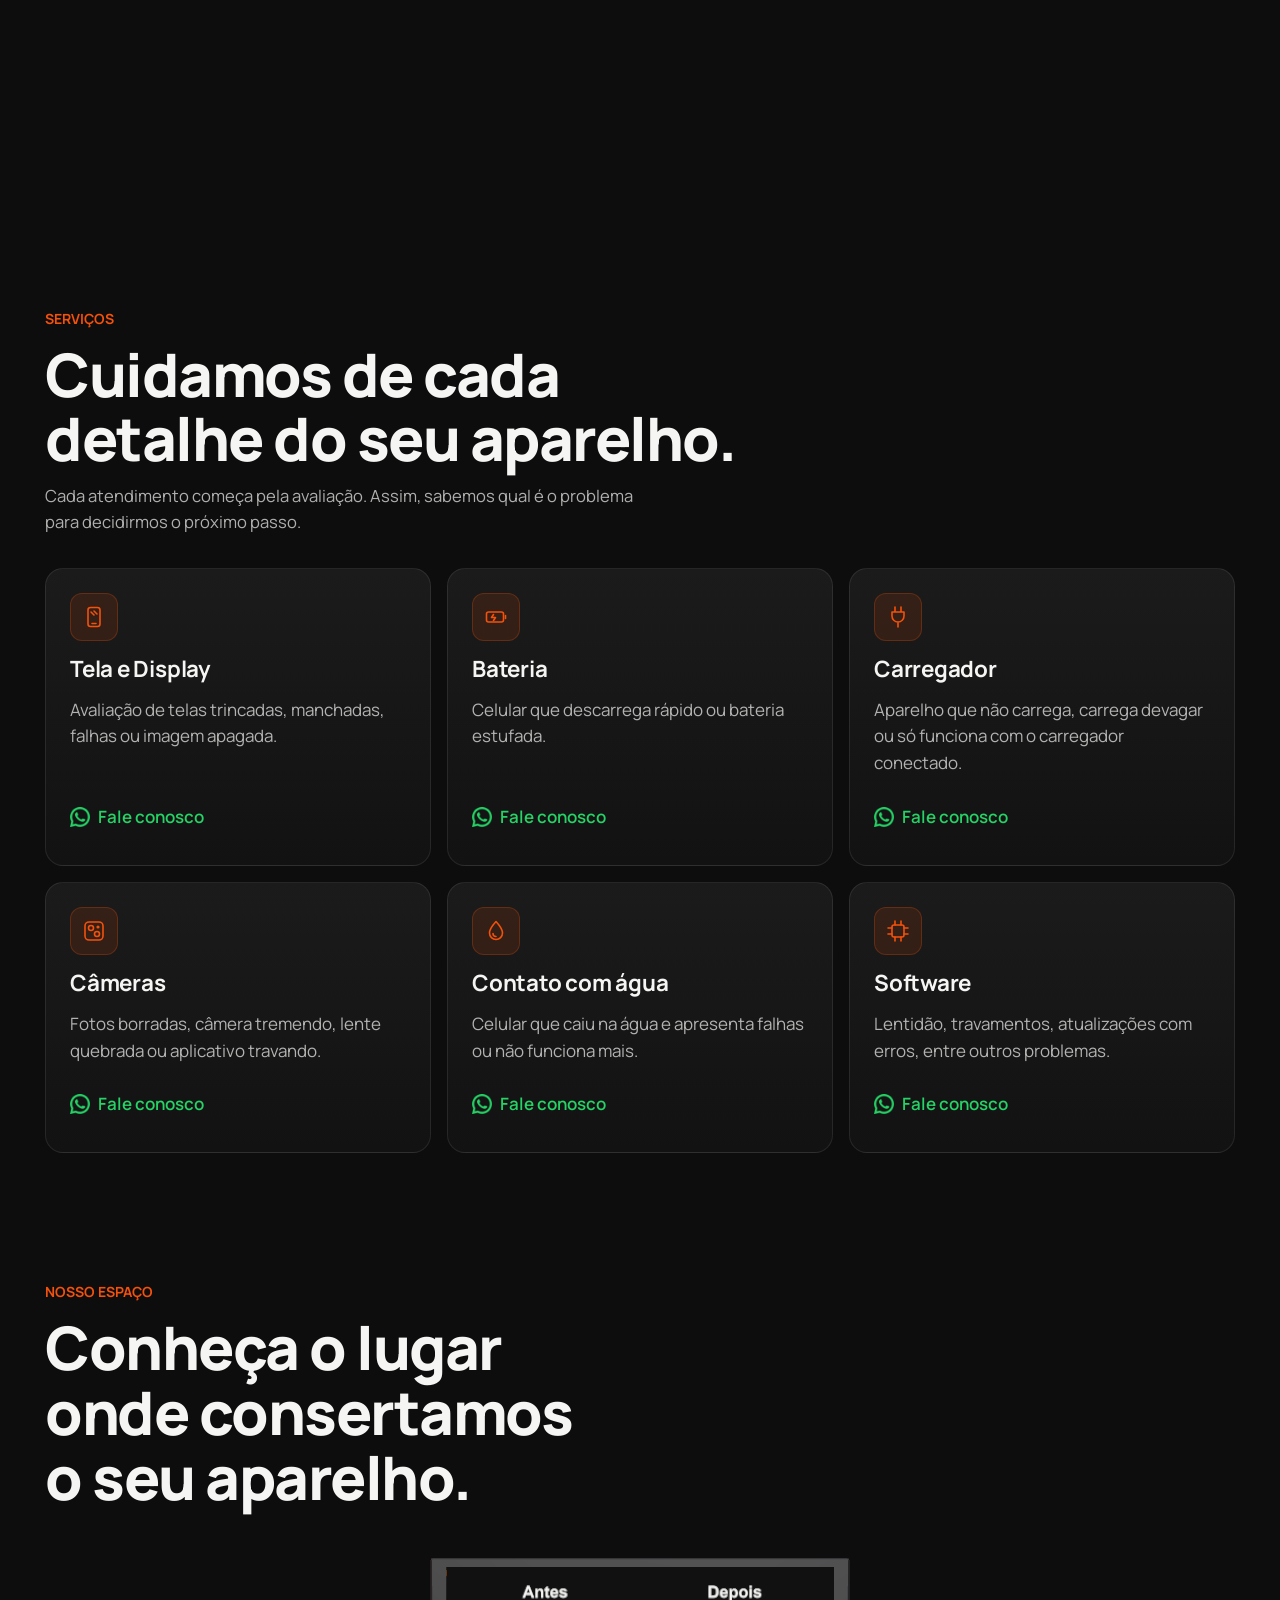
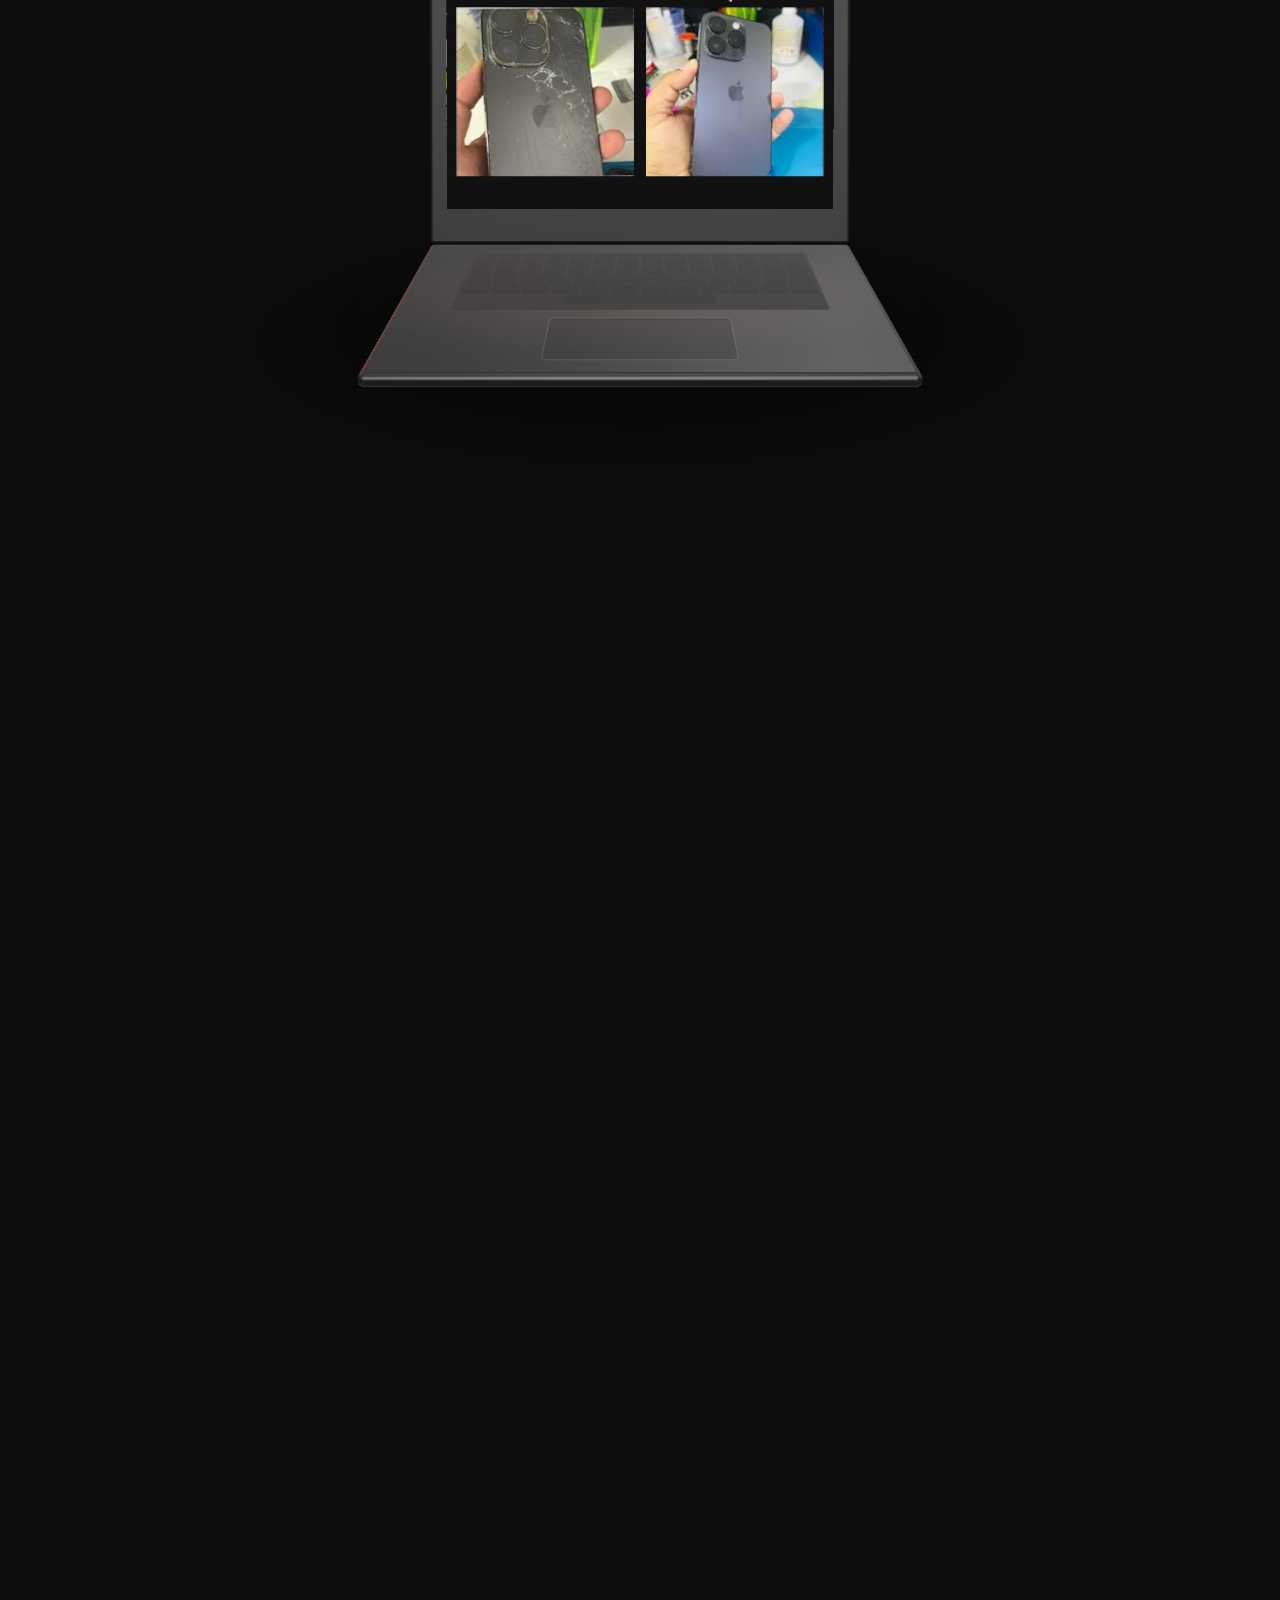
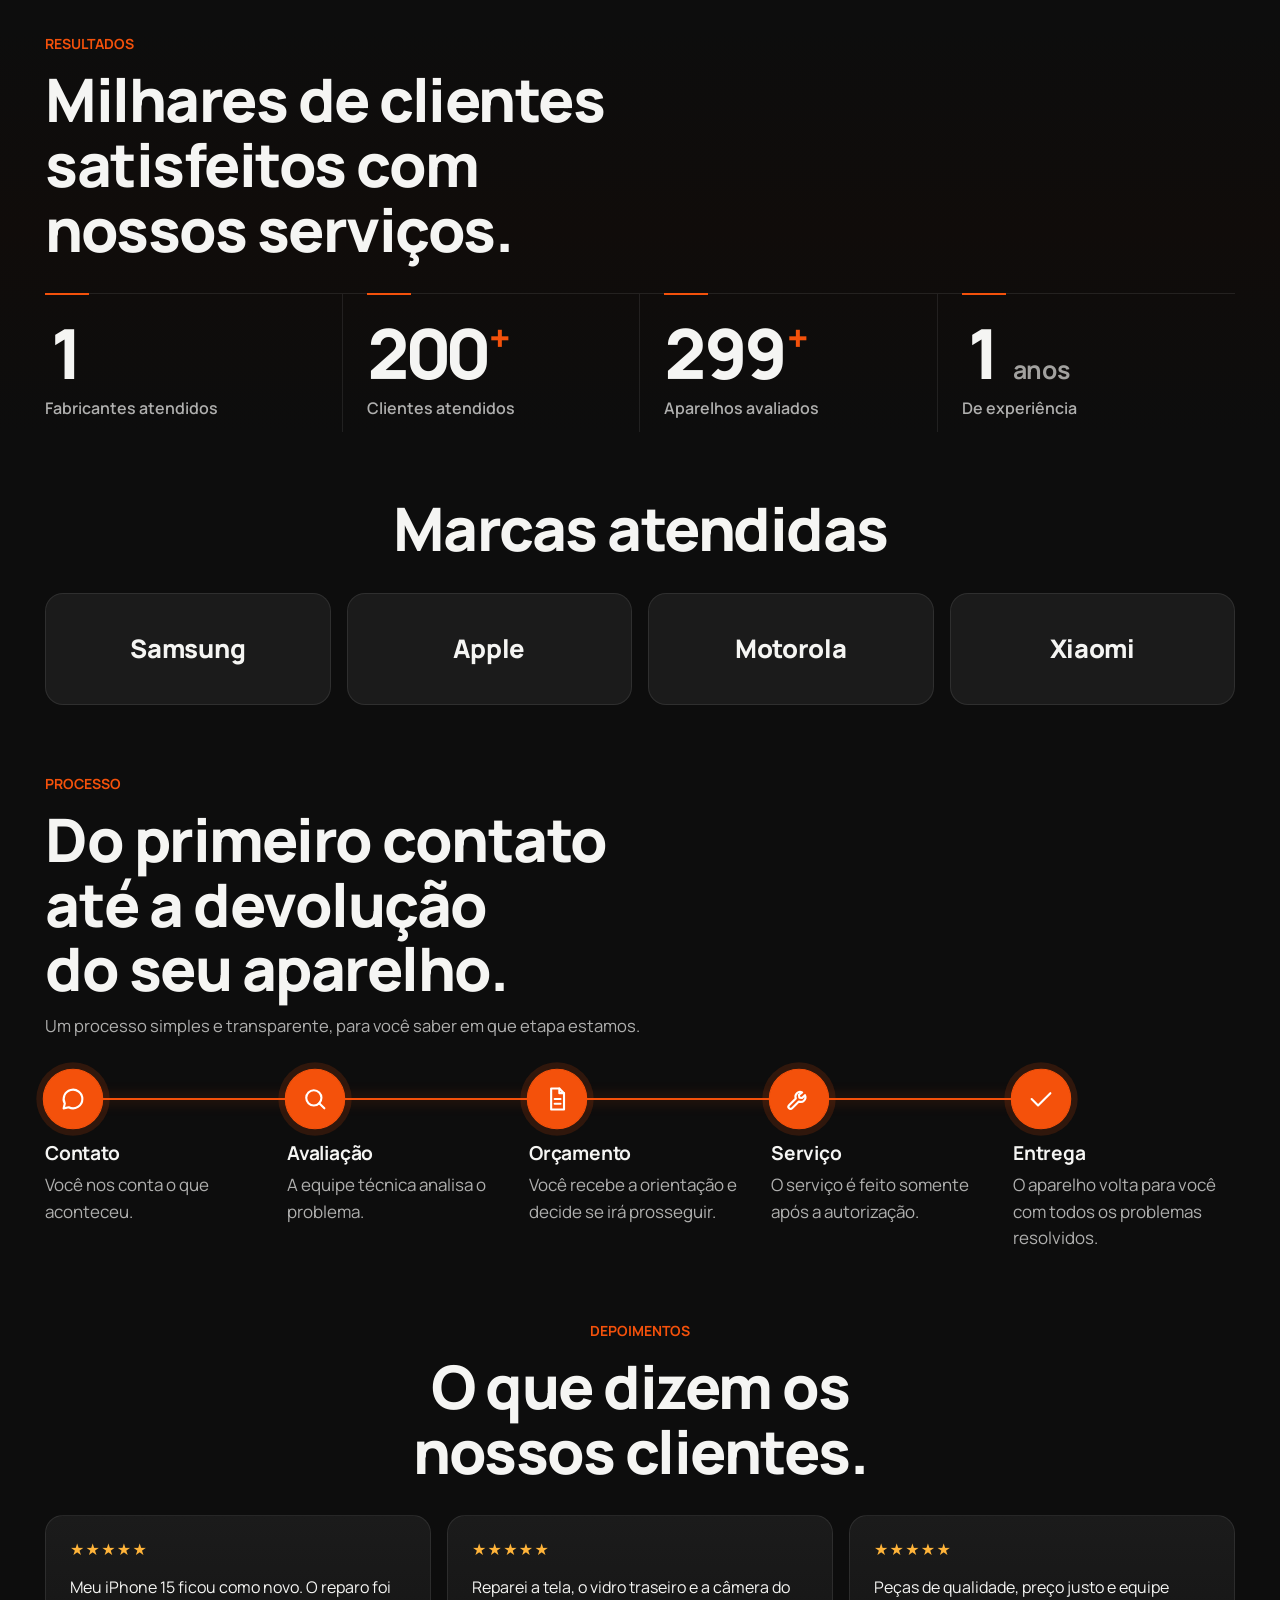
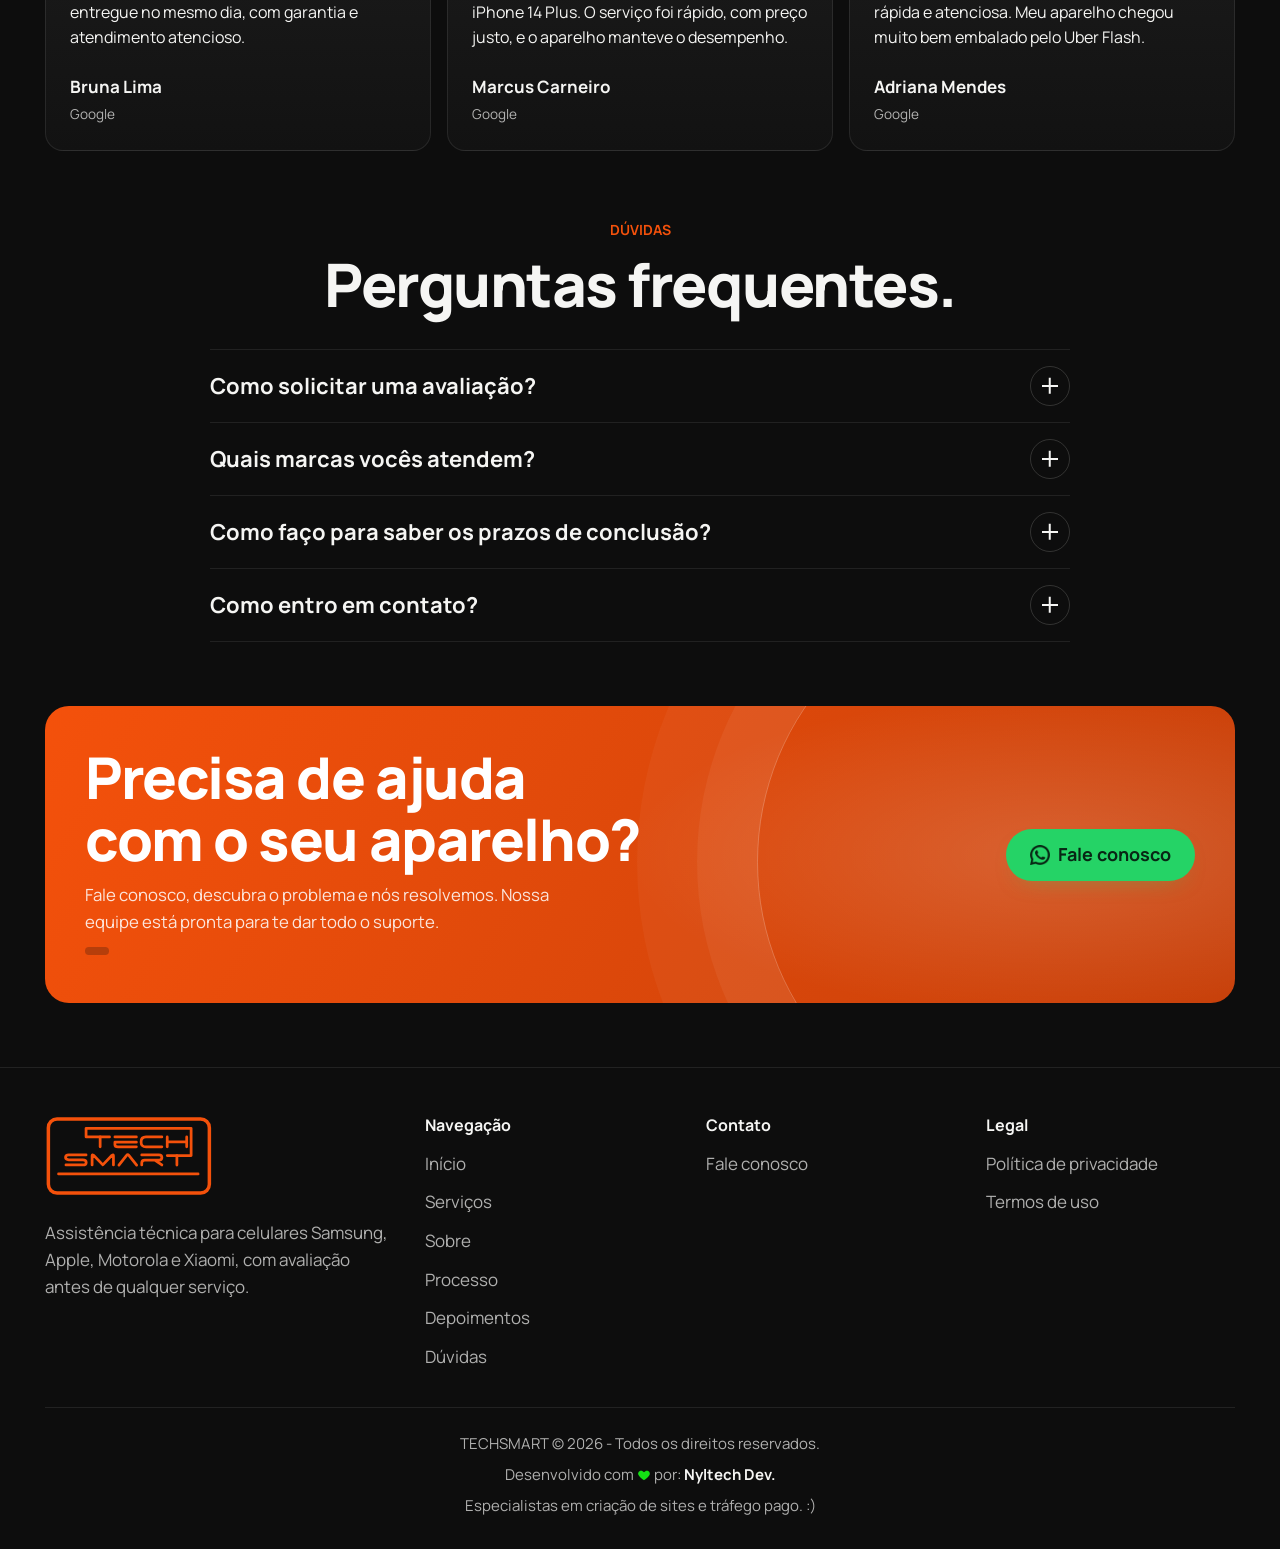
==== commit 8e1719cb: "Add files via upload" ====
--- a/index.html
+++ b/index.html
@@ -9,7 +9,7 @@
 <meta property="og:description" content="Assistência técnica para celulares Samsung, Apple, Motorola e Xiaomi.">
 <meta property="og:type" content="website">
 <meta name="theme-color" content="#0D0D0D">
-<link rel="stylesheet" href="assets/immutable/site.6ce3633ca17b48b2.css">
+<link rel="stylesheet" href="assets/immutable/site.43eb560c04df71db.css">
 
 </head>
 <body class="nojs">
@@ -36,8 +36,8 @@
       <div class="hero" id="hero">
         <div class="wrap hero-tx">
           <span class="eb">Assistência técnica de celulares</span>
-          <h1 id="h1"><span class="video-line">Seu celular nas</span> <span class="video-line">mãos de quem</span> <em>entende do assunto.</em></h1>
-          <p class="lead">Atendemos Samsung, Apple, Motorola e Xiaomi. Conte o que aconteceu com o seu aparelho e a nossa equipe orienta o melhor caminho, com avaliação antes de qualquer serviço.</p>
+          <h1 id="h1"><span class="video-line">Descomplicamos o que</span> <em>parece complicado!</em></h1>
+          <p class="lead">Atendemos Samsung, Apple, Motorola e Xiaomi. Conte-nos o problema do seu aparelho e nossa equipe avalia qual é a melhor solução.</p>
           <div class="hero-cta">
             <a class="btn wa" href="#o-que-busca" data-go="o-que-busca" data-cta="hero"><i class="ich" aria-hidden="true"></i>Fale conosco</a>
             <a class="btn gh" href="#servicos" data-go="servicos">Ver serviços</a>
@@ -49,7 +49,7 @@
 
   <section class="sec" id="servicos" aria-labelledby="t-sv">
     <div class="wrap">
-      <div class="head"><span class="eb" data-rv>Serviços</span><h2 id="t-sv" data-rv style="--i:1">O cuidado certo para cada problema do seu aparelho.</h2><p class="lead" data-rv style="--i:2">Cada atendimento começa por uma avaliação. Assim você sabe o que está acontecendo antes de decidir o próximo passo.</p></div>
+      <div class="head"><span class="eb" data-rv>Serviços</span><h2 id="t-sv" data-rv style="--i:1">Cuidamos de cada detalhe do seu aparelho.</h2><p class="lead" data-rv style="--i:2">Cada atendimento começa pela avaliação. Assim, sabemos qual é o problema para decidirmos o próximo passo.</p></div>
       <div class="sv" id="sv"></div>
     </div>
   </section>
@@ -57,7 +57,7 @@
   <section class="sec nes" id="nosso-espaco" aria-labelledby="t-ne" style="padding-top:0">
     <div class="nes-pin">
     <div class="wrap">
-      <div class="head"><span class="eb" data-rv>Nosso espaço</span><h2 id="t-ne" data-rv style="--i:1">Conheça onde o seu aparelho é atendido.</h2></div>
+      <div class="head"><span class="eb" data-rv>Nosso espaço</span><h2 id="t-ne" data-rv style="--i:1">Conheça o lugar onde consertamos o seu aparelho.</h2></div>
     </div>
     <canvas id="lap3d" aria-hidden="true"></canvas>
     <div class="wrap car-wrap">
@@ -72,14 +72,14 @@
 
   <section class="sec res" id="resultados" aria-labelledby="t-rs">
     <div class="wrap">
-      <div class="head"><span class="eb" data-rv>Resultados</span><h2 id="t-rs" data-rv style="--i:1">Experiência que aparece em cada atendimento.</h2></div>
+      <div class="head"><span class="eb" data-rv>Resultados</span><h2 id="t-rs" data-rv style="--i:1">Milhares de clientes satisfeitos com nossos serviços.</h2></div>
       <div class="st" id="st"></div>
     </div>
   </section>
 
   <section class="sec" id="o-que-busca" aria-labelledby="t-ob">
     <div class="wrap">
-      <div class="head c"><span class="eb" data-rv>Atendimento por marca</span><h2 id="t-ob" data-rv style="--i:1">O QUE BUSCA?</h2><p class="lead" data-rv style="--i:2">Escolha a marca do seu aparelho para começar o atendimento já com essa informação.</p></div>
+      <div class="head c"><h2 id="t-ob" data-rv style="--i:1">Marcas atendidas</h2></div>
       <div class="bb" id="bb" role="group" aria-label="Marca do aparelho"></div>
       <p class="fbk" id="fbk" aria-live="polite"></p>
     </div>
@@ -87,7 +87,7 @@
 
   <section class="sec prs" id="processo" aria-labelledby="t-pr" style="padding-block:0">
     <div class="wrap">
-      <div class="head"><span class="eb" data-rv>Processo</span><h2 id="t-pr" data-rv style="--i:1">Do primeiro contato à devolução do aparelho.</h2><p class="lead" data-rv style="--i:2">Um caminho simples e transparente, para você saber em que etapa o seu atendimento está.</p></div>
+      <div class="head"><span class="eb" data-rv>Processo</span><h2 id="t-pr" data-rv style="--i:1">Do primeiro contato até a devolução do seu aparelho.</h2><p class="lead" data-rv style="--i:2">Um processo simples e transparente, para você saber em que etapa estamos.</p></div>
       <ol class="pr" id="pr" style="list-style:none;margin:0;padding:0"></ol>
     </div>
   </section>
@@ -109,7 +109,7 @@
   <section class="cta" id="contato" aria-labelledby="t-ct">
     <div class="wrap">
       <div class="ban" data-rv="z">
-        <div><h2 id="t-ct">Precisa de ajuda com o seu aparelho?</h2><p>Fale com a TECHSMART e descubra o próximo passo. Nossa equipe avalia o seu caso e explica as opções com clareza.</p><span class="ctx" id="ctx" hidden></span></div>
+        <div><h2 id="t-ct">Precisa de ajuda com o seu aparelho?</h2><p>Fale conosco, descubra o problema e nós resolvemos. Nossa equipe está pronta para te dar todo o suporte.</p><span class="ctx" id="ctx" hidden></span></div>
         <a class="btn wa" id="cta-final" href="#o-que-busca" data-go="o-que-busca" data-cta="final"><i class="ich" aria-hidden="true"></i>Fale conosco</a>
       </div>
     </div>
@@ -157,9 +157,9 @@
 <a class="wa-fab" id="wa-fab" href="#o-que-busca" data-go="o-que-busca" aria-label="Fale conosco"><i class="ich" aria-hidden="true"></i></a>
 
 
-<script src="assets/immutable/site.69bddac09d24009d.js"></script>
+<script src="assets/immutable/site.f7647d70d5060798.js"></script>
 
-<script type="module" src="assets/immutable/scene.31b9378dc98fe36b.js"></script>
+<script type="module" src="assets/immutable/scene.7bea86d5a0da45ec.js"></script>
 
 
 
--- a/assets/immutable/site.43eb560c04df71db.css
+++ b/assets/immutable/site.43eb560c04df71db.css
@@ -0,0 +1 @@
+:root{color-scheme:dark;--or:#F4510B;--or-2:#FF7A3D;--bg:#0D0D0D;--bg-2:#121212;--sf:#1B1B1B;--sf-2:#242424;--ln:rgba(245,245,243,.09);--ln-2:rgba(245,245,243,.16);--tx:#F5F5F3;--mu:rgba(245,245,243,.64);--mu-2:rgba(245,245,243,.42);--heart:#14DF14;--r:18px;--r-sm:12px;--wrap:1240px;--pad:max(5vw,18px);--sec:clamp(84px,11vw,150px);--e:cubic-bezier(.2,.7,.2,1);--d1:.2s;--d2:.5s;--hd:76px;--z-hd:50;--z-fab:60;--z-ck:70}:root[data-theme=light],:root[data-theme=dark]{color-scheme:dark}*{box-sizing:border-box;min-width:0}html{scroll-padding-top:calc(var(--hd) + 12px);-webkit-text-size-adjust:100%}body{margin:0;background:var(--bg);color:var(--tx);font:16px/1.6 Manrope,system-ui,-apple-system,Segoe UI,sans-serif;overflow-x:clip;-webkit-font-smoothing:antialiased}img{max-width:100%;display:block}a{color:inherit}button{font:inherit;color:inherit}:focus-visible{outline:2px solid var(--or);outline-offset:3px;border-radius:6px}.wrap{width:min(var(--wrap),100%);margin-inline:auto;padding-inline:var(--pad)}.sec{padding-block:var(--sec);position:relative}.eb{display:inline-flex;align-items:center;gap:8px;color:var(--or);font-weight:700;font-size:.875rem;margin-bottom:14px}h1,h2,h3{margin:0;line-height:1.08;letter-spacing:-.025em;text-wrap:balance}h2{font-size:clamp(2rem,4.2vw,3.25rem);font-weight:800}h3{font-size:1.2rem;font-weight:700;letter-spacing:-.01em}.lead{color:var(--mu);font-size:clamp(1rem,1.3vw,1.125rem);max-width:58ch;margin:18px 0 0}.head{max-width:760px;margin-bottom:clamp(40px,5vw,64px)}.head.c{margin-inline:auto;text-align:center}.head.c .lead{margin-inline:auto}.btn{--h:54px;display:inline-flex;align-items:center;justify-content:center;gap:10px;height:var(--h);padding:0 26px;border-radius:999px;border:0;background:var(--or);color:#fff;font-weight:700;font-size:.95rem;text-decoration:none;cursor:pointer;transition:background var(--d1),transform var(--d1) var(--e),box-shadow var(--d1);box-shadow:0 10px 30px -12px #f4510bb3}.btn:hover{background:var(--or-2);transform:translateY(-2px)}.btn:active{transform:translateY(0)}.btn.gh{background:transparent;color:var(--tx);box-shadow:inset 0 0 0 1px var(--ln-2)}.btn.gh:hover{background:#f5f5f30f}.btn.sm{--h:44px;padding:0 18px;font-size:.875rem}.btn svg{width:18px;height:18px;flex:none}.hd{position:fixed;inset:0 0 auto;z-index:var(--z-hd);padding-top:env(safe-area-inset-top);transition:background var(--d2),border-color var(--d2),backdrop-filter var(--d2);border-bottom:1px solid transparent}.hd.on{background:#0d0d0dc7;backdrop-filter:blur(14px) saturate(1.3);-webkit-backdrop-filter:blur(14px) saturate(1.3);border-color:var(--ln)}.hd .wrap{height:var(--hd);display:flex;align-items:center;gap:24px}.logo{display:inline-flex;align-items:center;gap:10px;text-decoration:none;font-weight:800;letter-spacing:.02em;font-size:1.15rem}.logo i{width:30px;height:30px;border-radius:9px;background:var(--or);display:grid;place-items:center;font-style:normal;color:#fff;font-size:.9rem;box-shadow:0 6px 18px -6px #f4510bcc}.logo b{color:var(--or)}.nav{display:flex;gap:4px;margin-left:auto}.nav a{white-space:nowrap;padding:8px 10px;border-radius:999px;text-decoration:none;color:var(--mu);font-size:.875rem;font-weight:600;transition:color var(--d1),background var(--d1)}.nav a:hover{color:var(--tx)}.nav a.act{color:var(--tx);background:#f5f5f312}.burger{display:none;margin-left:auto;width:44px;height:44px;border-radius:50%;border:1px solid var(--ln-2);background:transparent;cursor:pointer;flex-direction:column;align-items:center;justify-content:center;padding:0}.burger span{display:block;width:18px;height:2px;background:var(--tx);border-radius:2px;transition:transform .3s var(--e),opacity .2s;box-shadow:0 0}.burger span+span{margin-top:5px}.mm{position:fixed;inset:0;z-index:calc(var(--z-hd) - 1);background:#0d0d0df7;backdrop-filter:blur(10px);display:flex;flex-direction:column;justify-content:center;gap:6px;padding:calc(var(--hd) + 20px) var(--pad) 40px;opacity:0;visibility:hidden;transition:opacity .3s,visibility .3s}.mm.open{opacity:1;visibility:visible}.mm a:not(.btn){font-size:1.6rem;font-weight:800;text-decoration:none;padding:6px 0;color:var(--mu)}.mm a.act{color:var(--tx)}.mm .btn{margin-top:18px;align-self:flex-start}body.lock{overflow:hidden}.burger[aria-expanded=true] span:first-child{transform:translateY(3.5px) rotate(45deg)}.burger[aria-expanded=true] span:last-child{transform:translateY(-3.5px) rotate(-45deg)}@media(max-width:1280px){.nav,.hd .wrap>.btn{display:none}.burger{display:flex}}.hd .wrap>.btn{white-space:nowrap;flex:none}.intro{position:relative;height:560vh;height:560svh}.intro-pin{position:sticky;top:0;height:100vh;height:100svh;overflow:hidden;isolation:isolate;background:radial-gradient(45% 55% at 50% 55%,rgba(244,81,11,.18),transparent 70%),var(--bg)}.intro-pin:after{content:"";position:absolute;inset:0;z-index:-1;background-image:linear-gradient(var(--ln) 1px,transparent 1px),linear-gradient(90deg,var(--ln) 1px,transparent 1px);background-size:72px 72px;-webkit-mask:radial-gradient(55% 55% at 50% 50%,#000,transparent 75%);mask:radial-gradient(55% 55% at 50% 50%,#000,transparent 75%);opacity:.45}.iword{position:absolute;left:50%;top:50%;translate:-50% -50%;font-weight:800;font-size:clamp(3.6rem,15vw,15rem);letter-spacing:-.055em;line-height:.8;white-space:nowrap;color:transparent;background:linear-gradient(180deg,#f5f5f329,#f4510b3d 70%,#f4510b00);-webkit-background-clip:text;background-clip:text;pointer-events:none;will-change:transform,opacity}#ph3d{position:absolute;inset:0;width:100%;height:100%;display:block}.ifb{position:absolute;inset:0;display:none;place-items:center}.intro.no3d .ifb{display:grid}.cssph{width:min(280px,58%);aspect-ratio:78/163;border-radius:44px;background:linear-gradient(160deg,#f08a4b,#c9531b);padding:9px;box-shadow:0 40px 80px -30px #000000e6,0 0 90px -20px #f4510b73;animation:fl 6s ease-in-out infinite}.cssph div{height:100%;border-radius:36px;background:radial-gradient(80% 50% at 50% 30%,rgba(244,81,11,.35),transparent),#0b0b0b;display:grid;place-items:center;font-weight:800;letter-spacing:.05em}@keyframes fl{50%{transform:translateY(-14px) rotate(-2deg)}}.ihint{position:absolute;left:50%;bottom:calc(26px + env(safe-area-inset-bottom));translate:-50% 0;display:flex;align-items:center;gap:10px;color:var(--mu);font-size:.82rem;font-weight:600;transition:opacity .4s}.ihint i{width:20px;height:32px;border-radius:12px;border:1.5px solid var(--mu-2);position:relative}.ihint i:after{content:"";position:absolute;left:50%;top:7px;width:3px;height:7px;border-radius:2px;background:var(--or);translate:-50% 0;animation:sc 1.8s var(--e) infinite}@keyframes sc{0%{opacity:0;transform:translateY(0)}30%{opacity:1}to{opacity:0;transform:translateY(10px)}}.hero{position:absolute;inset:0;display:grid;align-items:center;padding:calc(var(--hd) + 24px) 0 40px;background:radial-gradient(50% 60% at 50% 45%,rgba(244,81,11,.16),transparent 70%),var(--bg);opacity:0;visibility:hidden;will-change:opacity}.hero.on{visibility:visible}.hero-tx{text-align:center;display:flex;flex-direction:column;align-items:center}.hero h1{font-size:clamp(2.5rem,6vw,5.2rem);font-weight:800;letter-spacing:-.035em;max-width:14ch}.hero h1 em{font-style:normal;color:var(--or)}.hero .lead{font-size:clamp(1.05rem,1.4vw,1.2rem);margin-inline:auto}.hero-cta{display:flex;flex-wrap:wrap;justify-content:center;gap:12px;margin-top:34px}.hero-tx>*{transform:translateY(calc((1 - var(--hp,1)) * 22px))}.hd{transition:background var(--d2),border-color var(--d2),backdrop-filter var(--d2),opacity .5s var(--e),transform .5s var(--e)}body.in-intro .hd{opacity:0;pointer-events:none;transform:translateY(-12px)}body.in-intro .wa-fab{opacity:0;pointer-events:none}@media(max-width:900px){.intro{height:480vh;height:480svh}}[data-rv]{opacity:0;transform:translateY(18px);transition:opacity .55s var(--e),transform .55s var(--e);transition-delay:calc(var(--i,0) * 70ms)}[data-rv=l]{transform:translate(-20px)}[data-rv=r]{transform:translate(20px)}[data-rv=z]{transform:scale(.97)}[data-rv].vis,.nojs [data-rv]{opacity:1;transform:none}.sv{display:grid;grid-template-columns:repeat(3,minmax(0,1fr));gap:18px}.card{position:relative;background:linear-gradient(180deg,var(--sf),var(--bg-2));border:1px solid var(--ln);border-radius:var(--r);padding:28px;display:flex;flex-direction:column;gap:12px;transition:transform .25s var(--e),border-color .25s,box-shadow .25s}.card:hover{transform:translateY(-4px);border-color:#f4510b73;box-shadow:0 24px 50px -28px #f4510b73}.ic{width:48px;height:48px;border-radius:14px;display:grid;place-items:center;background:#f4510b1f;color:var(--or);border:1px solid rgba(244,81,11,.25)}.card p{margin:0;color:var(--mu);font-size:.95rem}.card .bn{font-size:.875rem;color:var(--tx);font-weight:600;display:flex;gap:8px;align-items:flex-start}.card .bn:before{content:"";flex:none;margin-top:8px;width:6px;height:6px;border-radius:50%;background:var(--or)}.card .lk{margin-top:auto;padding-top:6px;color:var(--or);font-weight:700;font-size:.9rem;text-decoration:none;display:inline-flex;gap:6px;align-items:center;min-height:44px}.card .lk span{transition:transform var(--d1)}.card .lk:hover span{transform:translate(4px)}@media(max-width:1000px){.sv{grid-template-columns:repeat(2,minmax(0,1fr))}}@media(max-width:620px){.sv{grid-template-columns:1fr}}.car{position:relative}#lap3d{display:none}.nes.lap{height:400vh;height:400svh;padding:0}.nes.lap .nes-pin{position:sticky;top:0;height:100vh;height:100svh;display:flex;flex-direction:column;padding-top:calc(var(--hd) + 28px);overflow:hidden}.nes.lap .nes-pin .head{margin-bottom:0}.nes.lap #lap3d{display:block;flex:1;min-height:0;width:100%}.nes.lap .car-wrap{display:none}@media(max-width:900px){.nes.lap{height:330vh;height:330svh}}.track{display:flex;gap:18px;overflow-x:auto;scroll-snap-type:x mandatory;cursor:grab;user-select:none;-webkit-user-select:none;scrollbar-width:none;padding-bottom:4px;overscroll-behavior-x:contain}.track::-webkit-scrollbar{display:none}.track.drag{cursor:grabbing;scroll-snap-type:none}.track img{pointer-events:none}.slide{flex:0 0 min(78%,820px);scroll-snap-align:center;aspect-ratio:16/10;border-radius:22px;overflow:hidden;position:relative;background:var(--sf);border:1px solid var(--ln)}.slide img{width:100%;height:100%;object-fit:cover}.ph{position:absolute;inset:0;display:grid;place-items:center;text-align:center;padding:24px;background:radial-gradient(70% 60% at 30% 20%,rgba(244,81,11,.16),transparent 70%),repeating-linear-gradient(135deg,rgba(245,245,243,.025) 0 2px,transparent 2px 14px),linear-gradient(160deg,#1d1d1d,#101010)}.ph b{display:block;font-size:clamp(1.2rem,2.4vw,1.8rem);letter-spacing:-.02em}.ph small{color:var(--mu-2);font-size:.85rem}.slide figcaption{position:absolute;left:18px;bottom:16px;padding:8px 14px;border-radius:999px;background:#0d0d0db3;backdrop-filter:blur(8px);font-weight:700;font-size:.85rem}.car-ui{display:flex;align-items:center;justify-content:space-between;gap:16px;margin-top:22px}.dots{display:flex;gap:6px}.dots button{width:28px;height:44px;border:0;background:none;cursor:pointer;display:grid;place-items:center;padding:0}.dots button:after{content:"";width:22px;height:4px;border-radius:4px;background:var(--ln-2);transition:background .3s,width .3s}.dots button[aria-current=true]:after{background:var(--or)}.arr{display:flex;gap:10px}.arr button{width:48px;height:48px;border-radius:50%;border:1px solid var(--ln-2);background:transparent;cursor:pointer;display:grid;place-items:center;transition:background var(--d1),border-color var(--d1)}.arr button:hover{background:#f4510b24;border-color:#f4510b80}.arr svg{width:18px;height:18px}.res{background:linear-gradient(180deg,var(--bg),#100c0a 50%,var(--bg))}.st{display:grid;grid-template-columns:repeat(4,minmax(0,1fr));border-top:1px solid var(--ln)}.st>div{padding:34px 26px 10px 0;border-right:1px solid var(--ln);position:relative}.st>div:last-child{border-right:0}.st>div+div{padding-left:26px}.st>div:before{content:"";position:absolute;top:-1px;left:0;height:2px;width:0;background:var(--or);transition:width 1s var(--e)}.st>div.vis:before{width:44px}.st>div+div:before{left:26px}.num{font-size:clamp(2.6rem,5.4vw,4.4rem);font-weight:800;letter-spacing:-.04em;line-height:1;font-variant-numeric:tabular-nums}.num .un{font-size:.36em;letter-spacing:-.01em;color:var(--mu);margin-left:6px;font-weight:700}.num sup{color:var(--or);font-size:.55em;vertical-align:top;margin-left:2px}.st p{margin:10px 0 0;color:var(--mu);font-weight:600}.pend{display:inline-block;margin-top:8px;font-size:.75rem;color:var(--mu-2)}@media(max-width:860px){.st{grid-template-columns:repeat(2,minmax(0,1fr))}.st>div{border-right:0;border-bottom:1px solid var(--ln);padding:28px 12px 22px 0}.st>div+div{padding-left:0}.st>div:nth-child(2n){padding-left:18px;border-left:1px solid var(--ln)}.st>div+div:before{left:0}.st>div:nth-child(2n):before{left:18px}}.bb{display:grid;grid-template-columns:repeat(4,minmax(0,1fr));gap:14px}.brand{position:relative;height:150px;border-radius:var(--r);border:1px solid var(--ln);background:var(--sf);cursor:pointer;display:flex;flex-direction:column;align-items:center;justify-content:center;gap:8px;text-decoration:none;transition:transform .25s var(--e),border-color .25s,background .25s;overflow:hidden}.brand b{font-size:clamp(1.25rem,2vw,1.6rem);font-weight:800;letter-spacing:-.01em}.brand small{color:var(--mu-2);font-size:.8rem;font-weight:600;transition:color .25s}.brand:after{content:"";position:absolute;inset:auto 0 0;height:3px;background:var(--or);transform:scaleX(0);transform-origin:left;transition:transform .35s var(--e)}.brand:hover{transform:translateY(-3px);border-color:var(--ln-2);background:var(--sf-2)}.brand:hover:after{transform:scaleX(1)}.brand[aria-pressed=true]{border-color:var(--or);background:linear-gradient(180deg,rgba(244,81,11,.14),var(--sf))}.brand[aria-pressed=true]:after{transform:scaleX(1)}.brand[aria-pressed=true] small{color:var(--or)}.fbk{margin-top:22px;min-height:28px;color:var(--mu);font-weight:600;text-align:center}.fbk b{color:var(--tx)}@media(max-width:760px){.bb{grid-template-columns:repeat(2,minmax(0,1fr))}.brand{height:118px}}.prs{position:relative}@media(min-width:901px)and (prefers-reduced-motion:no-preference){.prs{height:300vh}.prs>.wrap{position:sticky;top:0;height:100vh;display:flex;flex-direction:column;justify-content:center;padding-top:var(--hd)}}.pr{display:grid;grid-template-columns:repeat(5,minmax(0,1fr));gap:18px;position:relative;--p:0}.pr:before,.pr:after{content:"";position:absolute;left:24px;right:24px;top:23px;height:2px;background:var(--ln)}.pr:after{background:var(--or);transform:scaleX(var(--p));transform-origin:left;box-shadow:0 0 14px #f4510b99;will-change:transform}.stp h3,.stp p{opacity:.38;transform:translateY(8px);transition:opacity .7s var(--e),transform .7s var(--e)}.stp.on h3,.stp.on p{opacity:1;transform:none}.stp .n{transition:border-color .6s,background .6s,color .6s,transform .6s var(--e),box-shadow .6s}.stp.on .n{transform:scale(1.08);box-shadow:0 0 0 6px #f4510b26}.stp{position:relative;z-index:1}.stp .n{width:48px;height:48px;border-radius:50%;display:grid;place-items:center;background:var(--bg);border:1.5px solid var(--ln-2);font-weight:800;transition:border-color .4s,background .4s,color .4s}.stp.on .n{border-color:var(--or);background:var(--or);color:#fff}.stp .n svg{width:22px;height:22px}.stp .n{color:var(--mu)}.stp h3{margin:22px 0 8px;font-size:1.05rem}.stp p{margin:0;color:var(--mu);font-size:.93rem}.note{margin-top:34px;color:var(--mu-2);font-size:.85rem}@media(max-width:900px){.pr{grid-template-columns:1fr;gap:28px;padding-left:4px}.pr:before,.pr:after{inset:24px auto 24px 27px;width:2px;height:auto}.pr:after{transform:scaleY(var(--p));transform-origin:top}.stp{display:grid;grid-template-columns:48px 1fr;column-gap:20px}.stp h3{margin:10px 0 6px}.stp p{grid-column:2}}.dp{display:grid;grid-template-columns:repeat(3,minmax(0,1fr));gap:18px}.dp blockquote{margin:0}.dp .card p{color:var(--tx);font-size:1rem}.dp cite{font-style:normal;color:var(--mu);font-size:.875rem;font-weight:600}.empty{border:1px dashed var(--ln-2);border-radius:var(--r);padding:clamp(28px,5vw,52px);text-align:center;color:var(--mu);max-width:760px;margin-inline:auto}.empty b{display:block;color:var(--tx);font-size:1.15rem;margin-bottom:6px}@media(max-width:900px){.dp{grid-template-columns:1fr}}.fq{max-width:860px;margin-inline:auto;border-top:1px solid var(--ln)}.qa{border-bottom:1px solid var(--ln)}.qa button{width:100%;display:flex;align-items:center;justify-content:space-between;gap:18px;text-align:left;padding:24px 0;background:none;border:0;cursor:pointer;font-size:clamp(1rem,1.4vw,1.15rem);font-weight:700;min-height:44px}.qa .pl{flex:none;width:34px;height:34px;border-radius:50%;border:1px solid var(--ln-2);display:grid;place-items:center;transition:transform .35s var(--e),background .25s,border-color .25s}.qa .pl:before,.qa .pl:after{content:"";position:absolute;width:12px;height:1.5px;background:currentColor}.qa .pl{position:relative}.qa .pl:after{transform:rotate(90deg);transition:transform .35s var(--e)}.qa button[aria-expanded=true] .pl{background:var(--or);border-color:var(--or)}.qa button[aria-expanded=true] .pl:after{transform:rotate(0)}.qa .ans{display:grid;grid-template-rows:0fr;transition:grid-template-rows .4s var(--e)}.qa .ans>div{overflow:hidden}.qa .ans p{margin:0 0 24px;color:var(--mu);max-width:68ch}.qa button[aria-expanded=true]+.ans{grid-template-rows:1fr}.cta{padding-block:clamp(40px,6vw,80px) var(--sec)}.ban{position:relative;overflow:hidden;border-radius:28px;padding:clamp(40px,7vw,92px) clamp(24px,6vw,80px);background:radial-gradient(60% 90% at 85% 50%,rgba(255,255,255,.16),transparent 60%),linear-gradient(120deg,#f4510b,#c7400a);display:grid;grid-template-columns:minmax(0,1.3fr) auto;align-items:center;gap:32px;isolation:isolate}.ban:after{content:"";position:absolute;right:-6%;top:-40%;width:46%;aspect-ratio:1;border-radius:50%;border:1px solid rgba(255,255,255,.25);z-index:-1;box-shadow:0 0 0 60px #ffffff0d,0 0 0 120px #ffffff09}.ban h2{color:#fff;font-size:clamp(2rem,4.6vw,3.6rem)}.ban p{color:#ffffffdb;margin:16px 0 0;max-width:52ch;font-size:1.05rem}.ban .ctx{display:inline-block;margin-top:14px;padding:6px 12px;border-radius:999px;background:#0d0d0d40;color:#fff;font-weight:700;font-size:.85rem}.ban .btn{background:#0d0d0d;box-shadow:0 14px 34px -14px #000000b3}.ban .btn:hover{background:#1f1f1f}@media(max-width:800px){.ban{grid-template-columns:1fr;text-align:center}.ban p{margin-inline:auto}.ban .btn{justify-self:center}}.ft{border-top:1px solid var(--ln);padding:64px 0 calc(32px + env(safe-area-inset-bottom))}.ft-g{display:grid;grid-template-columns:minmax(0,1.4fr) repeat(3,minmax(0,1fr));gap:36px}.ft h4{margin:0 0 14px;font-size:.9rem;color:var(--tx)}.ft ul{list-style:none;margin:0;padding:0;display:grid;gap:4px}.ft li a,.ft li span{color:var(--mu);text-decoration:none;font-size:.92rem;display:inline-block;padding:5px 0;transition:color var(--d1)}.ft li a:hover{color:var(--or)}.ft-d{color:var(--mu);font-size:.95rem;max-width:36ch;margin:16px 0 0}.cred{margin-top:56px;padding-top:28px;border-top:1px solid var(--ln);display:grid;gap:6px;justify-items:center;text-align:center;font-size:.84rem;color:var(--mu)}.cred p{margin:0}.cred a{color:var(--tx);text-decoration:none;font-weight:700;transition:color var(--d1)}.cred a:hover{color:var(--heart)}.cred .sub{font-size:.76rem;color:var(--mu-2)}.heart{display:inline-block;width:14px;height:14px;vertical-align:-2px;color:var(--heart);animation:hb 1.3s ease-in-out infinite;transform-origin:50% 60%}@keyframes hb{0%,to{transform:scale(1)}15%{transform:scale(1.25)}30%{transform:scale(1)}45%{transform:scale(1.16)}60%{transform:scale(1)}}@media(max-width:900px){.ft-g{grid-template-columns:1fr 1fr}.ft-g>div:first-child{grid-column:1/-1}}@media(max-width:520px){.ft-g{grid-template-columns:1fr}}.wa-fab{position:fixed;right:max(20px,env(safe-area-inset-right));bottom:max(20px,env(safe-area-inset-bottom));z-index:var(--z-fab);width:60px;height:60px;border-radius:50%;display:grid;place-items:center;background:#25d366;color:#fff;box-shadow:0 10px 26px -10px #25d36699;transition:transform .25s var(--e)}.wa-fab:hover{transform:scale(1.07)}.btn.wa{background:#25d366;box-shadow:0 10px 30px -12px #25d366b3}.btn.wa:hover{background:#1fbe5a}.ich{display:inline-block;background:currentColor;-webkit-mask:url([data-uri]) center/contain no-repeat;mask:url([data-uri]) center/contain no-repeat}.wa-fab .ich{width:30px;height:30px}.btn .ich{width:20px;height:20px;flex:none}.btn.sm .ich,.card .lk .ich{width:18px;height:18px}.card .lk{color:#25d366}.wa-fab:before{content:"";position:absolute;inset:0;border-radius:50%;background:#25d366;z-index:-1;animation:wp 2.6s cubic-bezier(.2,.6,.3,1) infinite}@keyframes wp{0%{transform:scale(1);opacity:.4}to{transform:scale(1.55);opacity:0}}@media(max-width:640px){.wa-fab{width:54px;height:54px}}.view[hidden]{display:none}.doc{padding:calc(var(--hd) + 64px) 0 var(--sec)}.doc .wrap{max-width:820px}.doc h1{font-size:clamp(2.2rem,4.4vw,3.4rem);font-weight:800;margin:6px 0 10px}.doc h2{font-size:1.35rem;margin:38px 0 10px}.doc p,.doc li{color:var(--mu)}.doc .upd{color:var(--mu-2);font-size:.88rem}.back{display:inline-flex;align-items:center;gap:8px;color:var(--or);font-weight:700;text-decoration:none;min-height:44px}@media(prefers-reduced-motion:reduce){html{scroll-behavior:auto}*,*:before,*:after{animation:none!important;transition-duration:.01ms!important}[data-rv]{opacity:1;transform:none}.intro{height:auto}.intro-pin{position:relative}#ph3d,.iword,.ihint,.ifb{display:none!important}.hero{position:relative;opacity:1;visibility:visible}body.in-intro .hd{opacity:1;pointer-events:auto;transform:none}}@font-face{font-family:Manrope;src:url(manrope.a30ddcd349703aff.woff2) format("woff2");font-weight:200 800;font-style:normal;font-display:swap}@media(min-width:1050px){:root{--desktop-scale:1;--hd:calc(76px * var(--desktop-scale));--sec:calc(150px * var(--desktop-scale))}@supports (zoom: calc(100vw/1920px)){:root{--desktop-scale:clamp(.84, calc(100vw/1920px) ,1)}}.wrap{width:min(1048px,calc(100% - 36px));padding-inline:0;zoom:var(--desktop-scale)}.hd .wrap{height:76px}.hd .wrap>.btn,.nav{display:inline-flex}.burger{display:none}.hero{padding:0 0 16px}.hero h1{font-size:5.2rem;max-width:none;line-height:1.08}.hero h1 .video-line,.hero h1 em{display:block}.hero .lead{font-size:1.2rem;max-width:58ch}#servicos .head{max-width:750px}#servicos .card{min-height:280px}#nosso-espaco .head{max-width:570px}#processo .head{max-width:660px}.nes.lap .nes-pin{padding-top:calc(104px * var(--desktop-scale))}.nes.lap #lap3d{margin-inline:auto;width:100%;max-width:1100px}.iword{font-size:clamp(3.6rem,12.6vw,15rem)}.ihint,.wa-fab{zoom:var(--desktop-scale)}}@media(max-width:1049px){.btn,.btn.sm{font-size:1rem}.btn.sm{min-height:44px}}@media(min-width:901px)and (prefers-reduced-motion:no-preference){.prs>.wrap{height:100svh}}@media(min-width:1050px)and (prefers-reduced-motion:no-preference){.prs>.wrap{height:calc(100svh / var(--desktop-scale));padding-top:76px}}h2{font-size:clamp(2.25rem,5vw,3.75rem)}h3{font-size:1.4rem}.eb{font-size:1rem;margin-bottom:16px}.lead{font-size:clamp(1.125rem,1.6vw,1.3125rem);margin-top:20px}.head{margin-bottom:clamp(28px,4vw,56px)}.btn{--h:64px;font-size:1.125rem;padding-inline:clamp(20px,3vw,32px);gap:12px}.btn.sm{--h:52px;font-size:1rem;padding-inline:18px;gap:9px}.btn svg,.btn .ich{width:23px;height:23px}.btn.sm svg,.btn.sm .ich{width:20px;height:20px}.logo{font-size:1.3rem}.logo i{width:36px;height:36px;font-size:1rem}.burger{width:50px;height:50px}.burger span{width:22px}.mm{overflow-y:auto;justify-content:safe center}.mm a:not(.btn){font-size:1.75rem}.hero{padding-inline:0}.hero h1{font-size:clamp(2.75rem,9.5vw,5.75rem)}.hero-cta{margin-top:clamp(24px,4vw,36px);gap:14px}.card{padding:clamp(22px,2.5vw,30px);gap:15px}.ic{width:56px;height:56px;border-radius:16px}.ic svg{width:29px;height:29px}.card p,.card .lk,.stp p,.ft-d,.ft li a,.ft li span{font-size:1.0625rem}.card .lk .ich{width:22px;height:22px}.sv,.pr{gap:22px}.brand b{font-size:clamp(1.35rem,2vw,1.8rem)}.brand small,.ft h4{font-size:1rem}.stp h3{font-size:1.2rem;margin-bottom:10px}.stp .n{width:56px;height:56px}.stp .n svg{width:26px;height:26px}.pr:before,.pr:after{left:28px;right:calc((100% - 88px)/5 - 28px);top:27px}.qa button{font-size:clamp(1.15rem,2vw,1.375rem);padding-block:22px}.qa .pl{width:42px;height:42px}.qa .pl:before,.qa .pl:after{width:16px}.wa-fab{width:68px;height:68px}.wa-fab .ich{width:35px;height:35px}.ihint{font-size:1rem}@media(min-width:1050px){:root{--hd:calc(88px * var(--desktop-scale))}.wrap{width:min(1190px,calc(100% - 48px))}.hd .wrap{height:88px;justify-content:center;gap:clamp(16px,2vw,32px)}.nav{gap:2px;margin-left:0}.nav a{font-size:1rem;padding-inline:8px}.hero h1{font-size:5.9rem}.hero .lead{font-size:1.375rem}#servicos .head{max-width:850px}#servicos .card{min-height:304px}#nosso-espaco .head{max-width:670px}#processo .head{max-width:755px}.nes.lap .nes-pin{padding-top:calc(112px * var(--desktop-scale))}.prs>.wrap{padding-top:88px}}@media(max-width:900px){.pr{gap:26px}.pr:before,.pr:after{left:31px;right:auto;bottom:calc(var(--last-step-height,54px) - 28px)}.stp{grid-template-columns:56px minmax(0,1fr)}}@media(max-width:620px){:root{--sec:clamp(65px,13vw,88px)}body{font-size:17px}.wrap{padding-inline:max(5vw,18px)}h2{font-size:clamp(2.1rem,9vw,3rem)}.hero{padding:clamp(24px,7svh,64px) 0 20px}.hero h1{font-size:clamp(2.45rem,9.5vw,4rem)}.hero .lead{font-size:1.125rem;line-height:1.5}.hero-cta{gap:10px}.hero-cta .btn{--h:56px;padding-inline:16px;font-size:1rem;gap:8px}.hero-cta .btn .ich{width:21px;height:21px}.brand{padding-inline:10px;overflow-wrap:anywhere}.wa-fab{width:60px;height:60px}.wa-fab .ich{width:32px;height:32px}.ihint{font-size:.9rem}}@media(max-width:620px)and (max-height:650px){.hero{padding-block:26px 12px}.hero h1{font-size:clamp(2.2rem,8.5vw,3rem)}.hero .eyebrow,.hero .eb{margin-bottom:10px}.hero .lead{margin-top:14px}.hero-cta{margin-top:18px}}@media(max-width:900px){.mm{overscroll-behavior:contain;padding-bottom:max(28px,env(safe-area-inset-bottom))}.hero,.cta,.ft{overflow-wrap:anywhere}.hd.on,.mm{-webkit-backdrop-filter:none;backdrop-filter:none;background-color:#131313}.wa-fab{bottom:max(18px,env(safe-area-inset-bottom));right:max(16px,env(safe-area-inset-right))}}@media(max-width:620px){.intro-pin:has(.hero.on) .hero{overflow-y:auto;overscroll-behavior-y:auto}}@media(prefers-reduced-motion:reduce){.intro-pin{height:auto;min-height:100svh;display:grid}.stp h3,.stp p{opacity:1;transform:none}.pr:after{--p:1}}.logo{color:var(--or);flex:none}.brand-logo{display:block;width:144px;height:auto}.ft .brand-logo{width:168px;max-width:100%}@media(max-width:1049px){.hd .brand-logo{width:120px}}.brand[data-brand=Samsung]{--brand-mask:url([data-uri])}.brand[data-brand=Apple]{--brand-mask:url([data-uri])}.brand[data-brand=Motorola]{--brand-mask:url([data-uri])}.brand[data-brand=Xiaomi]{--brand-mask:url([data-uri])}.brand:before{content:"";position:absolute;inset:14% 12%;pointer-events:none;background:#e3e6ea;mask:var(--brand-mask) center / contain no-repeat;opacity:0;transform:scale(.54);transition:opacity .26s ease,transform .48s cubic-bezier(.18,.7,.28,1)}.brand>b,.brand>small{position:relative;z-index:1}.brand:focus-visible:before{opacity:.19;transform:scale(1)}.brand[data-brand=Samsung]:before{inset:29% 11%}.brand[data-brand=Apple]:before,.brand[data-brand=Motorola]:before,.brand[data-brand=Xiaomi]:before{inset:12% 19%}@media(hover:hover)and (pointer:fine){.brand:hover:before{opacity:.19;transform:scale(1)}}.review-stars{color:#ffb43a;font-size:1.15rem;letter-spacing:.08em;line-height:1.15}.review-person{display:grid;gap:2px;margin-top:auto;padding-top:8px}.review-person small{color:var(--mu);font-size:.85rem}@media(min-width:769px)and (max-width:900px){#dp .dp{grid-template-columns:repeat(3,minmax(0,1fr));gap:12px}#dp .card{padding:18px}}.faq-contact{color:var(--or-2);font-weight:800;text-decoration-line:underline;text-decoration-color:var(--or);text-underline-offset:.19em;text-decoration-thickness:1.5px}@media(max-width:620px){.hero h1{font-size:clamp(1.95rem,8.6vw,3.6rem);max-width:18ch}}:root{--space-1: 4px;--space-2: 8px;--space-3: 12px;--space-4: 16px;--space-5: 20px;--space-6: 24px;--space-8: 32px;--space-10: 40px;--space-12: 48px;--space-16: 64px;--space-20: 80px;--space-24: 96px;--space-page: var(--space-6);--sec: var(--space-24);--size-hero: clamp(2.5rem, 4.6vw, 3.5rem);--size-title: clamp(2rem, 3.3vw, 2.625rem);--size-card-title: clamp(1.5rem, 2.2vw, 1.75rem);--size-subtitle: clamp(1.125rem, 1.7vw, 1.375rem);--size-body: 1.125rem;--size-small: 1rem;--size-meta: .9375rem;--size-control: 1.0625rem;--weight-body: 400;--weight-medium: 500;--weight-action: 600;--weight-title: 700;--line-title: 1.16;--line-body: 1.57;--track-title: -.03em;--control-small: 40px;--control-default: 48px;--control-primary: 52px;--radius-card: 18px;--radius-panel: 24px;--radius-icon: 12px;--radius-pill: 999px;--layout-width: 1190px;--layout-text: 68ch;--shadow-action: 0 10px 24px -16px rgba(37,211,102,.55);--mute-readable: rgba(245,245,243,.7);--rule: 1px solid var(--ln)}body{font-size:var(--size-body);font-weight:var(--weight-body);line-height:var(--line-body)}.wrap{width:min(var(--layout-width),100%);padding-inline:var(--space-page)}h1,h2,h3{font-weight:var(--weight-title);line-height:var(--line-title);letter-spacing:var(--track-title)}.hero h1,.doc h1{font-size:var(--size-hero);font-weight:var(--weight-title);line-height:var(--line-title)}h2,.ban h2{font-size:var(--size-title);font-weight:var(--weight-title)}h3{font-size:var(--size-card-title);font-weight:var(--weight-title)}.ft h4{font-size:1.125rem;line-height:var(--line-title);font-weight:var(--weight-title)}.eb{font-size:var(--size-small);font-weight:var(--weight-action);margin-bottom:var(--space-3)}.view .eb{text-transform:uppercase}.lead,.hero .lead,.ban p{font-size:var(--size-subtitle);line-height:var(--line-body);margin-top:var(--space-4)}.lead,.hero .lead{color:var(--mute-readable);max-width:60ch}.head{margin-bottom:var(--space-10)}.hero h1{max-width:min(22ch,100%)}.hero-cta{margin-top:var(--space-8);gap:var(--space-3)}.btn,.hero-cta .btn,.btn.sm{--h:var(--control-default);font-size:var(--size-control);font-weight:var(--weight-action);line-height:1.2;gap:var(--space-2);padding-inline:var(--space-6);border-radius:var(--radius-pill)}.btn.wa,.hero-cta .btn.wa{--h:var(--control-primary);box-shadow:var(--shadow-action);color:#082614}.hero-cta .btn.gh{--h:var(--control-primary)}.btn.sm{--h:var(--control-small);min-height:var(--control-small);padding-inline:var(--space-4)}.btn .ich,.btn svg,.btn.sm .ich,.btn.sm svg,.hero-cta .btn .ich{width:20px;height:20px}.hd .wrap{gap:var(--space-6)}.nav{gap:var(--space-1)}.nav a{font-size:var(--size-small);font-weight:var(--weight-action);padding:var(--space-2) var(--space-3)}.burger{width:var(--control-default);height:var(--control-default)}.mm{gap:var(--space-2)}.mm a:not(.btn){font-size:1.375rem;line-height:1.35;padding-block:var(--space-2)}.sv,.bb,.dp,#dp .dp{gap:var(--space-4)}.card,#dp .card{padding:var(--space-6);gap:var(--space-4);border:var(--rule);border-radius:var(--radius-card)}#servicos .card{min-height:unset}.ic{width:48px;height:48px;border-radius:var(--radius-icon)}.ic svg{width:24px;height:24px}.card p,.stp p,.ft-d,.ft li a,.ft li span{font-size:var(--size-body);line-height:var(--line-body);color:var(--mute-readable)}.card .lk{min-height:var(--control-default);font-size:var(--size-control);font-weight:var(--weight-action);gap:var(--space-2);padding-top:0}.card .lk .ich{width:20px;height:20px}.brand{height:120px;padding-inline:var(--space-3);border:var(--rule);border-radius:var(--radius-card)}.brand b{font-size:var(--size-card-title);font-weight:var(--weight-title)}.fbk{margin-top:var(--space-4)}.st>div{padding:var(--space-8) var(--space-6) var(--space-3) 0}.st>div+div{padding-left:var(--space-6)}.st>div+div:before{left:var(--space-6)}.st p{margin-top:var(--space-2);font-size:var(--size-small);color:var(--mute-readable)}.num{font-size:clamp(2.25rem,4.8vw,3.5rem);font-weight:var(--weight-title)}.pr{--step-gap:var(--space-5);--step-marker:56px;gap:var(--step-gap)}.pr:before,.pr:after{left:calc(var(--step-marker) / 2);right:calc((100% - 4 * var(--step-gap)) / 5 - var(--step-marker) / 2)}.stp .n{width:var(--step-marker);height:var(--step-marker)}.stp h3{margin:var(--space-4) 0 var(--space-2);font-size:1.1875rem}.review-person{gap:var(--space-1);padding-top:var(--space-2)}.review-person strong{font-size:var(--size-body);font-weight:var(--weight-title)}.review-person small,.cred,.cred .sub,.doc .upd{font-size:var(--size-meta);color:var(--mute-readable)}.review-stars{font-size:1rem}.track,.car-ui,.arr{gap:var(--space-3)}.car-ui{margin-top:var(--space-4)}.slide{border-radius:var(--radius-card)}.arr button{width:var(--control-default);height:var(--control-default)}.dots button{height:var(--control-default)}.qa button{font-size:1.1875rem;font-weight:var(--weight-action);line-height:1.4;gap:var(--space-4);padding-block:var(--space-4);min-height:var(--control-primary)}.qa .pl{width:40px;height:40px}.qa .ans p{margin-bottom:var(--space-6);color:var(--mute-readable);max-width:var(--layout-text)}.cta{padding-block:var(--space-12) var(--sec)}.ban{padding:var(--space-12);gap:var(--space-8);border-radius:var(--radius-panel)}.ban .ctx{margin-top:var(--space-3);padding:var(--space-1) var(--space-3);font-size:var(--size-small)}.ft{padding-block:var(--space-16) calc(var(--space-8) + env(safe-area-inset-bottom))}.ft-g{gap:var(--space-8)}.ft h4{margin-bottom:var(--space-3)}.ft ul{gap:var(--space-1)}.ft li a,.ft li span{padding-block:var(--space-1)}.ft-d{margin-top:var(--space-4)}.cred{margin-top:var(--space-12);padding-top:var(--space-6);gap:var(--space-2)}.wa-fab{width:56px;height:56px}.wa-fab .ich{width:28px;height:28px}.ihint{font-size:var(--size-small)}.doc{padding:calc(var(--hd) + var(--space-12)) 0 var(--sec)}.doc h2{margin:var(--space-8) 0 var(--space-2);font-size:1.375rem}.doc p,.doc li{color:var(--mute-readable)}@media(min-width:1050px){.wrap{width:min(var(--layout-width),calc(100% - 2 * var(--space-page)));padding-inline:0}.hero h1{max-width:none}.btn,.btn.sm,.hero-cta .btn{height:calc(var(--h) / var(--desktop-scale));font-size:calc(var(--size-control) / var(--desktop-scale))}.nav a{font-size:calc(var(--size-small) / var(--desktop-scale))}.nes.lap .nes-pin{padding-top:calc((88px + var(--space-6)) * var(--desktop-scale))}}@media(max-width:900px){:root{--sec:var(--space-20)}.pr{--step-gap:var(--space-6)}.pr:before,.pr:after{left:31px;right:auto;bottom:calc(var(--last-step-height,56px) - var(--step-marker) / 2)}.stp{column-gap:var(--space-4)}.stp h3{margin-top:var(--space-2)}}@media(max-width:860px){.st>div{padding:var(--space-6) var(--space-3) var(--space-4) 0}.st>div+div{padding-left:0}.st>div+div:before{left:0}.st>div:nth-child(2n){padding-left:var(--space-4)}.st>div:nth-child(2n):before{left:var(--space-4)}}@media(max-width:620px){:root{--space-page:var(--space-4);--sec:var(--space-16);--size-hero:clamp(2.0625rem,8.65vw,2.75rem)}.head{margin-bottom:var(--space-8)}.hero .lead{font-size:var(--size-subtitle)}.hero-cta{margin-top:var(--space-6);gap:var(--space-2)}.hero-cta .btn{padding-inline:var(--space-4)}.btn.sm,.nav a,.mm a{min-height:44px}.card,#dp .card{padding:var(--space-5);gap:var(--space-3)}.brand{height:108px}.brand b{font-size:1.375rem}.ban{padding:var(--space-6);gap:var(--space-5)}.ft-g{gap:var(--space-6)}}:root{--section-gap:var(--space-16);--heading-gap:var(--space-8)}.sec{padding-block:0}#v-home>.sec:not(.nes.lap){margin-block-start:var(--section-gap)}#v-home>.sec+.sec.nes.lap{margin-block-start:var(--space-3)}.head{margin-bottom:var(--heading-gap)}.lead,.hero .lead,.ban p{margin-top:var(--space-3)}.hero-cta{margin-top:var(--space-6)}.fbk:empty{display:none}.brand{height:112px}.st>div{padding-top:var(--space-6)}.cta{padding-block:var(--section-gap)}.ban{padding:var(--space-10)}.ft{padding-top:var(--space-12)}.cred{margin-top:var(--space-8)}.prs{height:auto}.prs>.wrap{position:static;height:auto;min-height:0;padding-top:0}@media(max-width:900px){:root{--section-gap:var(--space-12);--heading-gap:var(--space-6)}}@media(max-width:620px){:root{--section-gap:var(--space-10);--heading-gap:var(--space-5);--size-body:1.0625rem}.brand{height:96px}.ban{padding:var(--space-6)}.ft{padding-top:var(--space-8)}}body{font-size:18px;line-height:1.55}h1,h2,h3{line-height:1.08;letter-spacing:-.025em}h2{font-size:clamp(2.25rem,5vw,3.75rem);font-weight:800}h3{font-size:1.4rem;font-weight:700;letter-spacing:-.01em}.hero h1{font-size:clamp(2.75rem,9.5vw,5.75rem);font-weight:800;letter-spacing:-.035em;line-height:1.08}.hero .lead{font-size:clamp(1.125rem,2.4vw,1.375rem)}.lead{font-size:clamp(1rem,1.3vw,1.125rem)}.eb{font-size:.875rem;font-weight:700}.ft h4{font-size:1rem;font-weight:700}.ft-d,.ft li a,.ft li span,.card p,.stp p{font-size:1.0625rem}.stp h3{font-size:1.2rem}.brand b{font-size:clamp(1.35rem,2vw,1.8rem);font-weight:800}.num{font-size:clamp(2.6rem,5.4vw,4.4rem);font-weight:800}.qa button{font-size:clamp(1.15rem,2vw,1.375rem);font-weight:700}.ban h2{font-size:clamp(2rem,4.6vw,3.6rem);font-weight:800}.ban p{font-size:1.05rem}.review-person strong{font-size:1.0625rem}.review-person small{font-size:.85rem}.btn,.hero-cta .btn{font-size:1.125rem;font-weight:700}.btn.sm{font-size:1rem;font-weight:700}@media(min-width:1050px){.hero h1{font-size:5.9rem}.hero .lead{font-size:1.375rem}.nav a{font-size:1rem;font-weight:600}}@media(max-width:620px){body{font-size:17px}h2{font-size:clamp(2.1rem,9vw,3rem)}.hero h1{font-size:clamp(1.95rem,8.6vw,3.6rem);max-width:18ch}.hero .lead{font-size:1.125rem}.hero-cta .btn{font-size:1rem}.brand b{font-size:1.35rem}}
